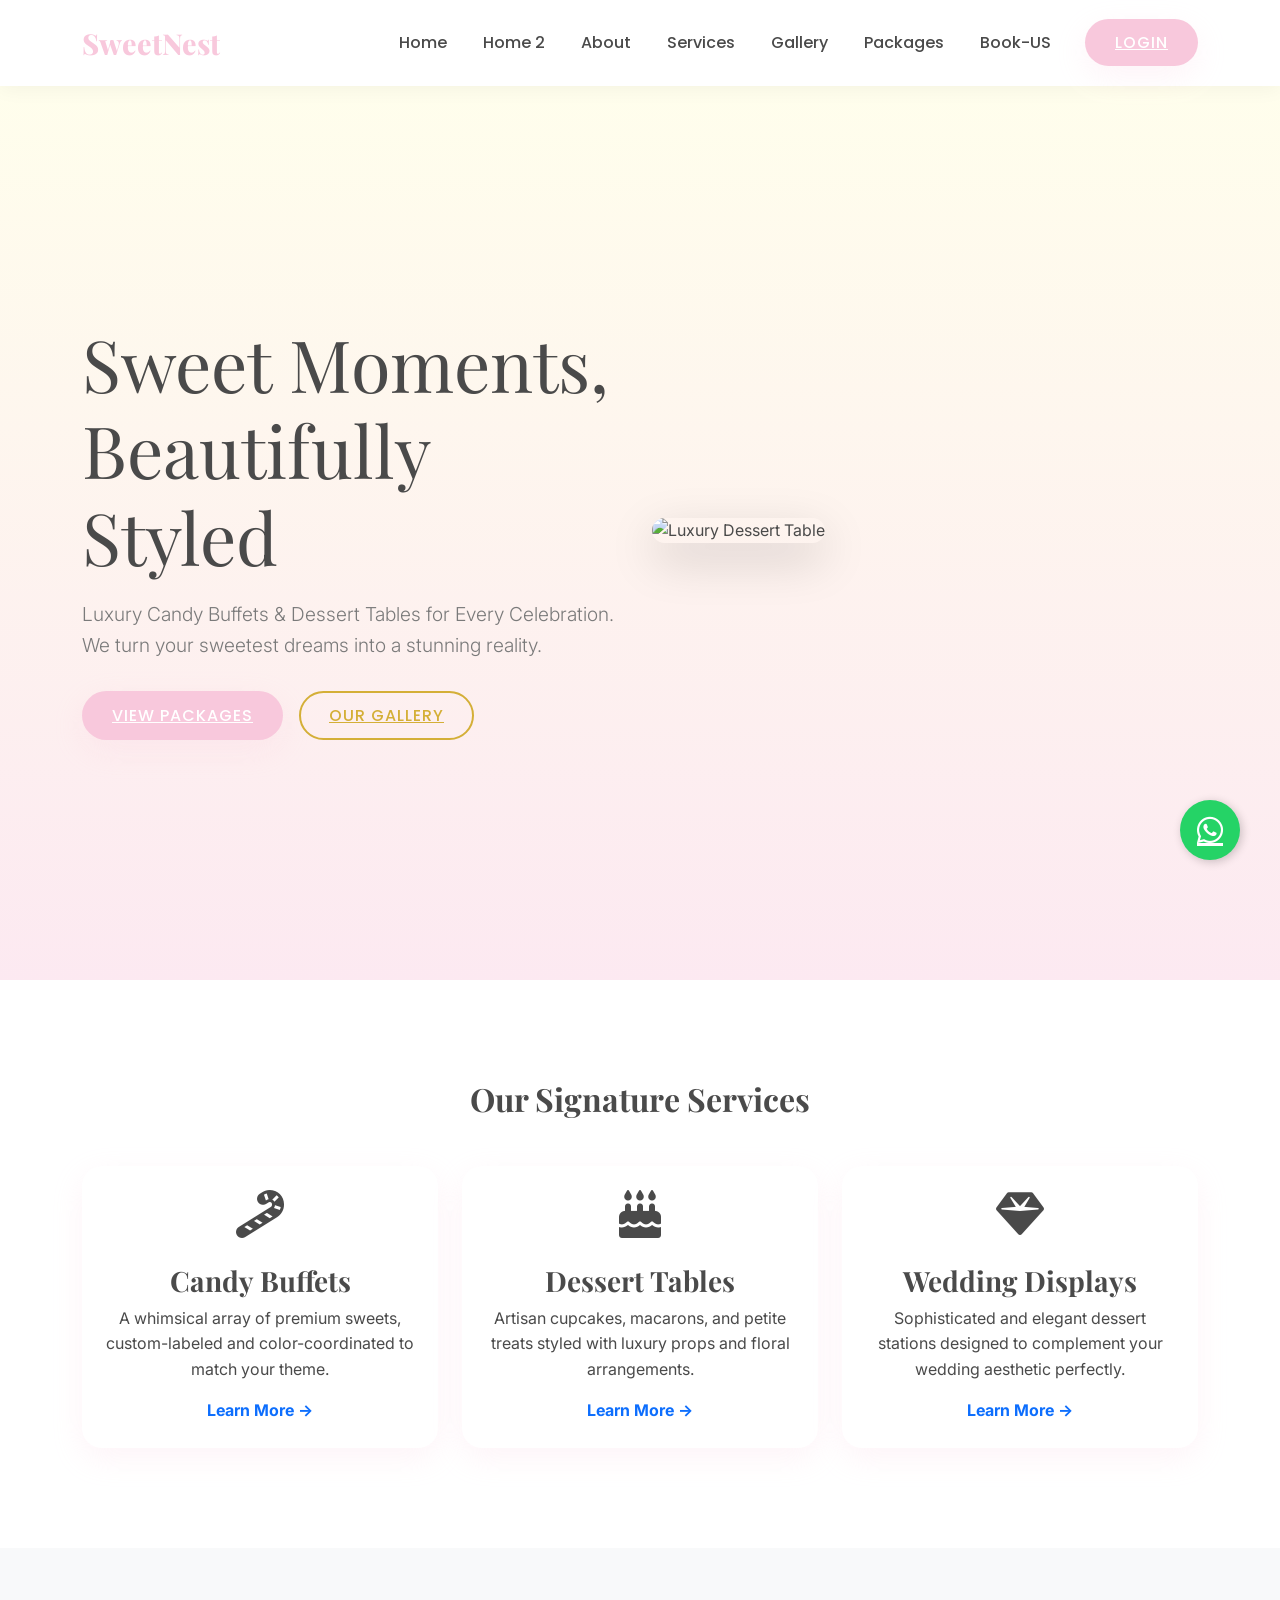
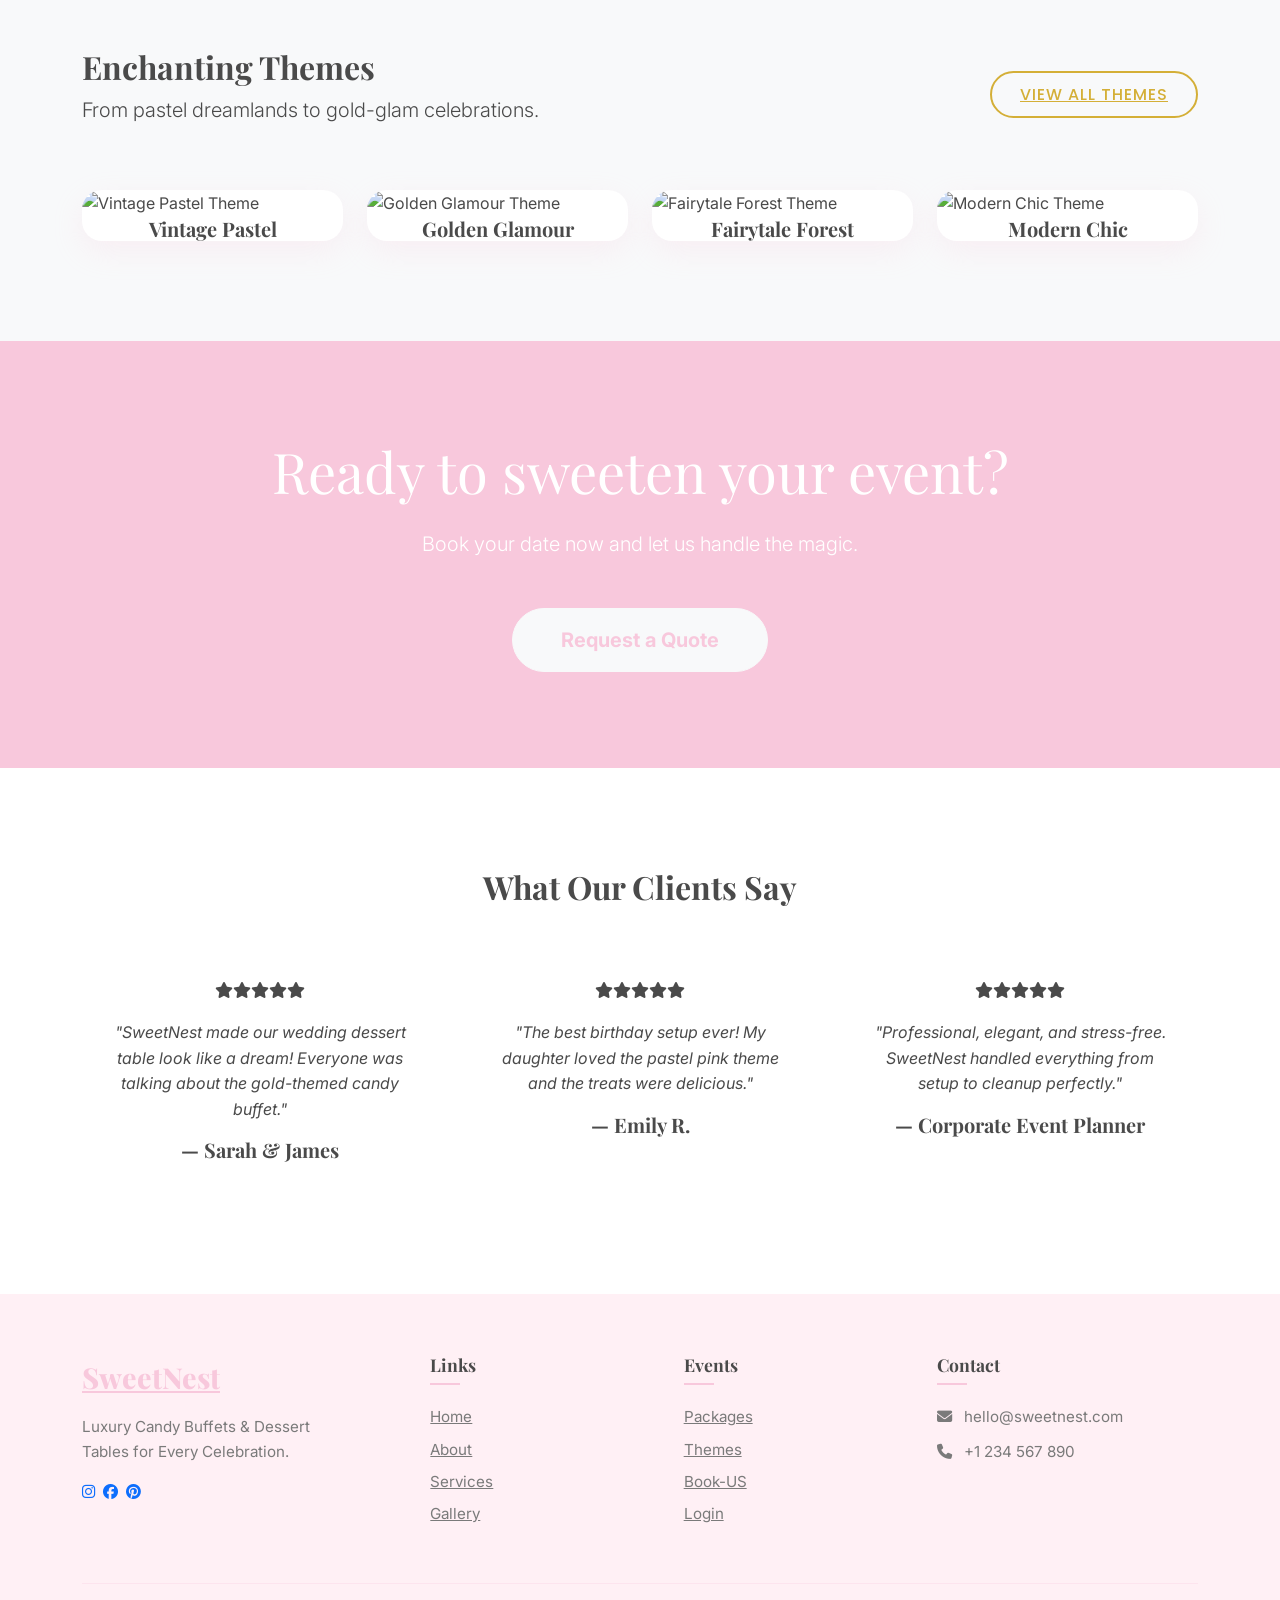
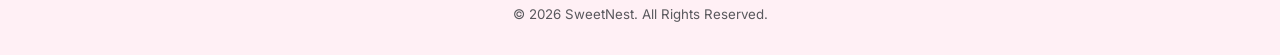
==== index.html @ 3cf1e905 "first Commit" ====
<!DOCTYPE html>
<html lang="en">
<head>
    <meta charset="UTF-8">
    <meta name="viewport" content="width=device-width, initial-scale=1.0">
    <title>SweetNest | Luxury Candy Buffets & Dessert Tables</title>
    <meta name="description" content="Luxury Candy Buffets & Dessert Tables for Every Celebration. Premium catering for weddings, birthdays, and corporate events.">
    
    <!-- Bootstrap 5 CSS -->
    <link href="https://cdn.jsdelivr.net/npm/bootstrap@5.3.0/dist/css/bootstrap.min.css" rel="stylesheet">
    
    <!-- Font Awesome -->
    <link rel="stylesheet" href="https://cdnjs.cloudflare.com/ajax/libs/font-awesome/6.4.0/css/all.min.css">
    
    <!-- Custom CSS -->
    <link rel="stylesheet" href="assets/css/style.css">
</head>
<body>

    <!-- Navbar -->
    <nav class="navbar navbar-expand-lg fixed-top">
        <div class="container">
            <a class="navbar-brand" href="index.html">SweetNest</a>
            <button class="navbar-toggler" type="button" data-bs-toggle="collapse" data-bs-target="#navbarNav">
                <span class="navbar-toggler-icon"></span>
            </button>
            <div class="collapse navbar-collapse" id="navbarNav">
                <ul class="navbar-nav ms-auto align-items-center">
                    <li class="nav-item"><a class="nav-link active" href="index.html">Home</a></li>
                    <li class="nav-item"><a class="nav-link" href="index2.html">Home 2</a></li>
                    <li class="nav-item"><a class="nav-link" href="about.html">About</a></li>
                    <li class="nav-item"><a class="nav-link" href="services.html">Services</a></li>
                    <li class="nav-item"><a class="nav-link" href="gallery.html">Gallery</a></li>
                    <li class="nav-item"><a class="nav-link" href="packages.html">Packages</a></li>
                    <li class="nav-item"><a class="nav-link" href="contact.html">Book-US</a></li>
                    <li class="nav-item ms-lg-3">
                        <a href="login.html" class="btn-luxury">Login</a>
                    </li>
                </ul>
            </div>
        </div>
    </nav>

    <!-- Hero Section -->
    <header class="hero">
        <div class="container">
            <div class="row align-items-center">
                <div class="col-lg-6 hero-content">
                    <h1 class="display-1">Sweet Moments, <br><span class="text-primary-pink">Beautifully Styled</span></h1>
                    <p class="lead">Luxury Candy Buffets & Dessert Tables for Every Celebration. We turn your sweetest dreams into a stunning reality.</p>
                    <div class="d-flex gap-3">
                        <a href="packages.html" class="btn-luxury">View Packages</a>
                        <a href="gallery.html" class="btn-luxury-outline">Our Gallery</a>
                    </div>
                </div>
                <div class="col-lg-6 d-none d-lg-block">
                    <div class="position-relative">
                        <img src="https://images.unsplash.com/photo-1535141192574-5d4897c12636?auto=format&fit=crop&q=80&w=800" alt="Luxury Dessert Table" class="img-fluid rounded-pill shadow-lg floating-candy">
                    </div>
                </div>
            </div>
        </div>
    </header>

    <!-- Featured Services -->
    <section class="services-featured">
        <div class="container text-center">
            <h2 class="mb-5">Our Signature Services</h2>
            <div class="row g-4">
                <div class="col-md-4">
                    <div class="luxury-card p-4 h-100">
                        <div class="icon-box mb-4">
                            <i class="fas fa-candy-cane fa-3x text-primary-pink"></i>
                        </div>
                        <h3>Candy Buffets</h3>
                        <p>A whimsical array of premium sweets, custom-labeled and color-coordinated to match your theme.</p>
                        <a href="services.html" class="text-gold text-decoration-none fw-bold">Learn More →</a>
                    </div>
                </div>
                <div class="col-md-4">
                    <div class="luxury-card p-4 h-100">
                        <div class="icon-box mb-4">
                            <i class="fas fa-birthday-cake fa-3x text-primary-pink"></i>
                        </div>
                        <h3>Dessert Tables</h3>
                        <p>Artisan cupcakes, macarons, and petite treats styled with luxury props and floral arrangements.</p>
                        <a href="services.html" class="text-gold text-decoration-none fw-bold">Learn More →</a>
                    </div>
                </div>
                <div class="col-md-4">
                    <div class="luxury-card p-4 h-100">
                        <div class="icon-box mb-4">
                            <i class="fas fa-gem fa-3x text-primary-pink"></i>
                        </div>
                        <h3>Wedding Displays</h3>
                        <p>Sophisticated and elegant dessert stations designed to complement your wedding aesthetic perfectly.</p>
                        <a href="services.html" class="text-gold text-decoration-none fw-bold">Learn More →</a>
                    </div>
                </div>
            </div>
        </div>
    </section>

    <!-- Themes Carousel -->
    <section class="themes bg-light">
        <div class="container">
            <div class="row align-items-center mb-5">
                <div class="col-md-8">
                    <h2>Enchanting Themes</h2>
                    <p class="lead">From pastel dreamlands to gold-glam celebrations.</p>
                </div>
                <div class="col-md-4 text-md-end">
                    <a href="themes.html" class="btn-luxury-outline">View All Themes</a>
                </div>
            </div>
            
            <div class="row g-4">
                <div class="col-md-6 col-lg-3">
                    <div class="luxury-card">
                        <img src="https://images.unsplash.com/photo-1519225421980-715cb0215aed?auto=format&fit=crop&q=80&w=400" class="card-img-top" alt="Vintage Pastel Theme">
                        <div class="card-body text-center">
                            <h5 class="card-title">Vintage Pastel</h5>
                        </div>
                    </div>
                </div>
                <div class="col-md-6 col-lg-3">
                    <div class="luxury-card">
                        <img src="https://images.unsplash.com/photo-1464349095431-e9a21285b5f3?auto=format&fit=crop&q=80&w=400" class="card-img-top" alt="Golden Glamour Theme">
                        <div class="card-body text-center">
                            <h5 class="card-title">Golden Glamour</h5>
                        </div>
                    </div>
                </div>
                <div class="col-md-6 col-lg-3">
                    <div class="luxury-card">
                        <img src="https://images.unsplash.com/photo-1513151233558-d860c5398176?auto=format&fit=crop&q=80&w=400" class="card-img-top" alt="Fairytale Forest Theme">
                        <div class="card-body text-center">
                            <h5 class="card-title">Fairytale Forest</h5>
                        </div>
                    </div>
                </div>
                <div class="col-md-6 col-lg-3">
                    <div class="luxury-card">
                        <img src="https://images.unsplash.com/photo-1530103862676-fa8c91bbe17d?auto=format&fit=crop&q=80&w=400" class="card-img-top" alt="Modern Chic Theme">
                        <div class="card-body text-center">
                            <h5 class="card-title">Modern Chic</h5>
                        </div>
                    </div>
                </div>
            </div>
        </div>
    </section>

    <!-- Booking CTA -->
    <section class="cta-section text-center py-5" style="background-color: var(--primary-pink); color: white;">
        <div class="container py-5">
            <h2 class="display-4 text-white mb-4">Ready to sweeten your event?</h2>
            <p class="lead mb-5">Book your date now and let us handle the magic.</p>
            <a href="contact.html" class="btn btn-light btn-lg rounded-pill px-5 py-3 fw-bold" style="color: var(--primary-pink);">Request a Quote</a>
        </div>
    </section>

    <!-- Testimonials -->
    <section class="testimonials">
        <div class="container">
            <h2 class="text-center mb-5">What Our Clients Say</h2>
            <div class="row g-4">
                <div class="col-md-4">
                    <div class="testimonial-card p-4 text-center">
                        <div class="stars mb-3 text-gold">
                            <i class="fas fa-star"></i><i class="fas fa-star"></i><i class="fas fa-star"></i><i class="fas fa-star"></i><i class="fas fa-star"></i>
                        </div>
                        <p class="fst-italic">"SweetNest made our wedding dessert table look like a dream! Everyone was talking about the gold-themed candy buffet."</p>
                        <h5 class="mt-3">— Sarah & James</h5>
                    </div>
                </div>
                <div class="col-md-4">
                    <div class="testimonial-card p-4 text-center">
                        <div class="stars mb-3 text-gold">
                            <i class="fas fa-star"></i><i class="fas fa-star"></i><i class="fas fa-star"></i><i class="fas fa-star"></i><i class="fas fa-star"></i>
                        </div>
                        <p class="fst-italic">"The best birthday setup ever! My daughter loved the pastel pink theme and the treats were delicious."</p>
                        <h5 class="mt-3">— Emily R.</h5>
                    </div>
                </div>
                <div class="col-md-4">
                    <div class="testimonial-card p-4 text-center">
                        <div class="stars mb-3 text-gold">
                            <i class="fas fa-star"></i><i class="fas fa-star"></i><i class="fas fa-star"></i><i class="fas fa-star"></i><i class="fas fa-star"></i>
                        </div>
                        <p class="fst-italic">"Professional, elegant, and stress-free. SweetNest handled everything from setup to cleanup perfectly."</p>
                        <h5 class="mt-3">— Corporate Event Planner</h5>
                    </div>
                </div>
            </div>
        </div>
    </section>

    <!-- Compact Footer -->
    <footer>
        <div class="container">
            <div class="row g-4 justify-content-between">
                <div class="col-lg-3">
                    <a href="index.html" class="footer-logo">SweetNest</a>
                    <p>Luxury Candy Buffets & Dessert Tables for Every Celebration.</p>
                    <div class="social-links d-flex gap-2 mt-3">
                        <a href="#" class="text-primary-pink"><i class="fab fa-instagram"></i></a>
                        <a href="#" class="text-primary-pink"><i class="fab fa-facebook"></i></a>
                        <a href="#" class="text-primary-pink"><i class="fab fa-pinterest"></i></a>
                    </div>
                </div>
                <div class="col-lg-2">
                    <h5>Links</h5>
                    <ul class="list-unstyled">
                        <li><a href="index.html">Home</a></li>
                        <li><a href="about.html">About</a></li>
                        <li><a href="services.html">Services</a></li>
                        <li><a href="gallery.html">Gallery</a></li>
                    </ul>
                </div>
                <div class="col-lg-2">
                    <h5>Events</h5>
                    <ul class="list-unstyled">
                        <li><a href="packages.html">Packages</a></li>
                        <li><a href="themes.html">Themes</a></li>
                        <li><a href="contact.html">Book-US</a></li>
                        <li><a href="login.html">Login</a></li>
                    </ul>
                </div>
                <div class="col-lg-3">
                    <h5>Contact</h5>
                    <p><i class="fas fa-envelope me-2 text-primary-pink"></i> hello@sweetnest.com</p>
                    <p><i class="fas fa-phone me-2 text-primary-pink"></i> +1 234 567 890</p>
                </div>
            </div>
            <div class="footer-bottom text-center">
                <p class="mb-0 small text-muted">&copy; 2026 SweetNest. All Rights Reserved.</p>
            </div>
        </div>
    </footer>

    <!-- WhatsApp Floating Button -->
    <a href="https://wa.me/1234567890" class="whatsapp-float" target="_blank">
        <i class="fab fa-whatsapp"></i>
    </a>

    <!-- Scripts -->
    <script src="https://cdn.jsdelivr.net/npm/bootstrap@5.3.0/dist/js/bootstrap.bundle.min.js"></script>
    <script src="assets/js/main.js"></script>
</body>
</html>
---- assets/css/style.css ----
/* 
   SweetNest - Luxury Candy Buffets & Dessert Tables 
   Design System: Luxury Pastel
*/

@import url('https://fonts.googleapis.com/css2?family=Playfair+Display:ital,wght@0,400..900;1,400..900&family=Poppins:wght@300;400;500;600;700&family=Inter:wght@300;400;500;600&display=swap');

:root {
    --primary-pink: #F8C8DC;
    --soft-pink: #FFF0F5;
    --cream-white: #FFFDD0;
    --gold: #D4AF37;
    --gold-hover: #B8860B;
    --text-dark: #4A4A4A;
    --text-muted: #7A7A7A;
    --white: #FFFFFF;
    
    --font-heading: 'Playfair Display', serif;
    --font-subheading: 'Poppins', sans-serif;
    --font-body: 'Inter', sans-serif;
    
    --transition: all 0.3s ease;
    --shadow-soft: 0 10px 30px rgba(248, 200, 220, 0.2);
    --shadow-hover: 0 15px 40px rgba(248, 200, 220, 0.4);
}

/* General Styles */
body {
    font-family: var(--font-body);
    color: var(--text-dark);
    background-color: var(--white);
    line-height: 1.6;
    overflow-x: hidden;
}

h1, h2, h3, h4, h5, h6 {
    font-family: var(--font-heading);
    font-weight: 700;
    color: var(--text-dark);
}

.heading-poppins {
    font-family: var(--font-subheading);
}

/* Luxury Section Spacing */
section {
    padding: 100px 0;
}

@media (max-width: 768px) {
    section {
        padding: 60px 0;
    }
}

/* Custom Buttons */
.btn-luxury {
    background-color: var(--primary-pink);
    color: var(--white);
    border: none;
    padding: 12px 30px;
    border-radius: 50px;
    font-family: var(--font-subheading);
    font-weight: 500;
    transition: var(--transition);
    text-transform: uppercase;
    letter-spacing: 1px;
    box-shadow: var(--shadow-soft);
}

.btn-luxury:hover {
    background-color: var(--white);
    color: var(--primary-pink);
    transform: translateY(-3px);
    box-shadow: var(--shadow-hover);
}

.btn-luxury-outline {
    background-color: transparent;
    color: var(--gold);
    border: 2px solid var(--gold);
    padding: 10px 28px;
    border-radius: 50px;
    font-family: var(--font-subheading);
    font-weight: 500;
    transition: var(--transition);
    text-transform: uppercase;
    letter-spacing: 1px;
}

.btn-luxury-outline:hover {
    background-color: var(--gold);
    color: var(--white);
    transform: translateY(-3px);
}

/* Navbar Customization */
.navbar {
    padding: 15px 0;
    transition: var(--transition);
    background-color: var(--white); /* Always visible, not transparent */
    box-shadow: 0 2px 20px rgba(0,0,0,0.05);
}

body {
    padding-top: 80px; /* Prevent content overlap with sticky header */
}

.nav-link {
    font-family: var(--font-subheading);
    font-weight: 500;
    color: var(--text-dark) !important;
    margin: 0 10px;
    position: relative;
    white-space: nowrap; /* Prevent text wrapping in menu */
}

.navbar-nav {
    flex-wrap: nowrap; /* Ensure navbar items stay on one line */
}

@media (max-width: 1200px) {
    .nav-link {
        margin: 0 5px;
        font-size: 0.9rem;
    }
}

.nav-link::after {
    content: '';
    position: absolute;
    bottom: 0;
    left: 50%;
    width: 0;
    height: 2px;
    background-color: var(--primary-pink);
    transition: var(--transition);
    transform: translateX(-50%);
}

.nav-link:hover::after {
    width: 100%;
}

.navbar-brand {
    font-family: var(--font-heading);
    font-size: 1.8rem;
    font-weight: 800;
    color: var(--primary-pink) !important;
}

/* Hero Section */
.hero {
    height: 100vh;
    display: flex;
    align-items: center;
    background: linear-gradient(rgba(255, 253, 208, 0.4), rgba(248, 200, 220, 0.4)), url('../images/hero-bg.jpg');
    background-size: cover;
    background-position: center;
    position: relative;
}

.hero-content h1 {
    font-size: 4.5rem;
    margin-bottom: 20px;
}

.hero-content p {
    font-size: 1.2rem;
    margin-bottom: 30px;
    color: var(--text-muted);
}

@media (max-width: 768px) {
    .hero-content h1 {
        font-size: 2.5rem;
    }
}

/* Card Styles */
.luxury-card {
    border: none;
    border-radius: 20px;
    overflow: hidden;
    transition: var(--transition);
    box-shadow: var(--shadow-soft);
    background-color: var(--white);
}

.luxury-card:hover {
    transform: translateY(-10px);
    box-shadow: var(--shadow-hover);
}

.luxury-card img {
    transition: var(--transition);
}

.luxury-card:hover img {
    transform: scale(1.1);
}

/* Floating Elements Animation */
@keyframes float {
    0% { transform: translateY(0px); }
    50% { transform: translateY(-20px); }
    100% { transform: translateY(0px); }
}

.floating-candy {
    animation: float 6s ease-in-out infinite;
}

/* WhatsApp Floating Button */
.whatsapp-float {
    position: fixed;
    bottom: 40px;
    right: 40px;
    background-color: #25d366;
    color: white;
    width: 60px;
    height: 60px;
    border-radius: 50px;
    display: flex;
    align-items: center;
    justify-content: center;
    font-size: 30px;
    box-shadow: 2px 2px 10px rgba(0,0,0,0.2);
    z-index: 1000;
    transition: var(--transition);
}

.whatsapp-float:hover {
    transform: scale(1.1);
    color: white;
}

/* Compact & Elegant Footer */
footer {
    background-color: var(--soft-pink);
    padding: 60px 0 30px;
    font-size: 0.95rem;
}

.footer-logo {
    font-family: var(--font-heading);
    font-size: 1.8rem;
    color: var(--primary-pink);
    margin-bottom: 15px;
    display: block;
    font-weight: 800;
}

footer h5 {
    font-size: 1.1rem;
    margin-bottom: 20px;
    position: relative;
    padding-bottom: 10px;
}

footer h5::after {
    content: '';
    position: absolute;
    bottom: 0;
    left: 0;
    width: 30px;
    height: 2px;
    background-color: var(--primary-pink);
}

footer p {
    color: var(--text-muted);
    margin-bottom: 10px;
}

footer .list-unstyled li {
    margin-bottom: 8px;
}

footer .list-unstyled a {
    color: var(--text-muted);
    transition: var(--transition);
}

footer .list-unstyled a:hover {
    color: var(--primary-pink);
    padding-left: 5px;
}

.footer-bottom {
    border-top: 1px solid rgba(248, 200, 220, 0.3);
    margin-top: 40px;
    padding-top: 20px;
}
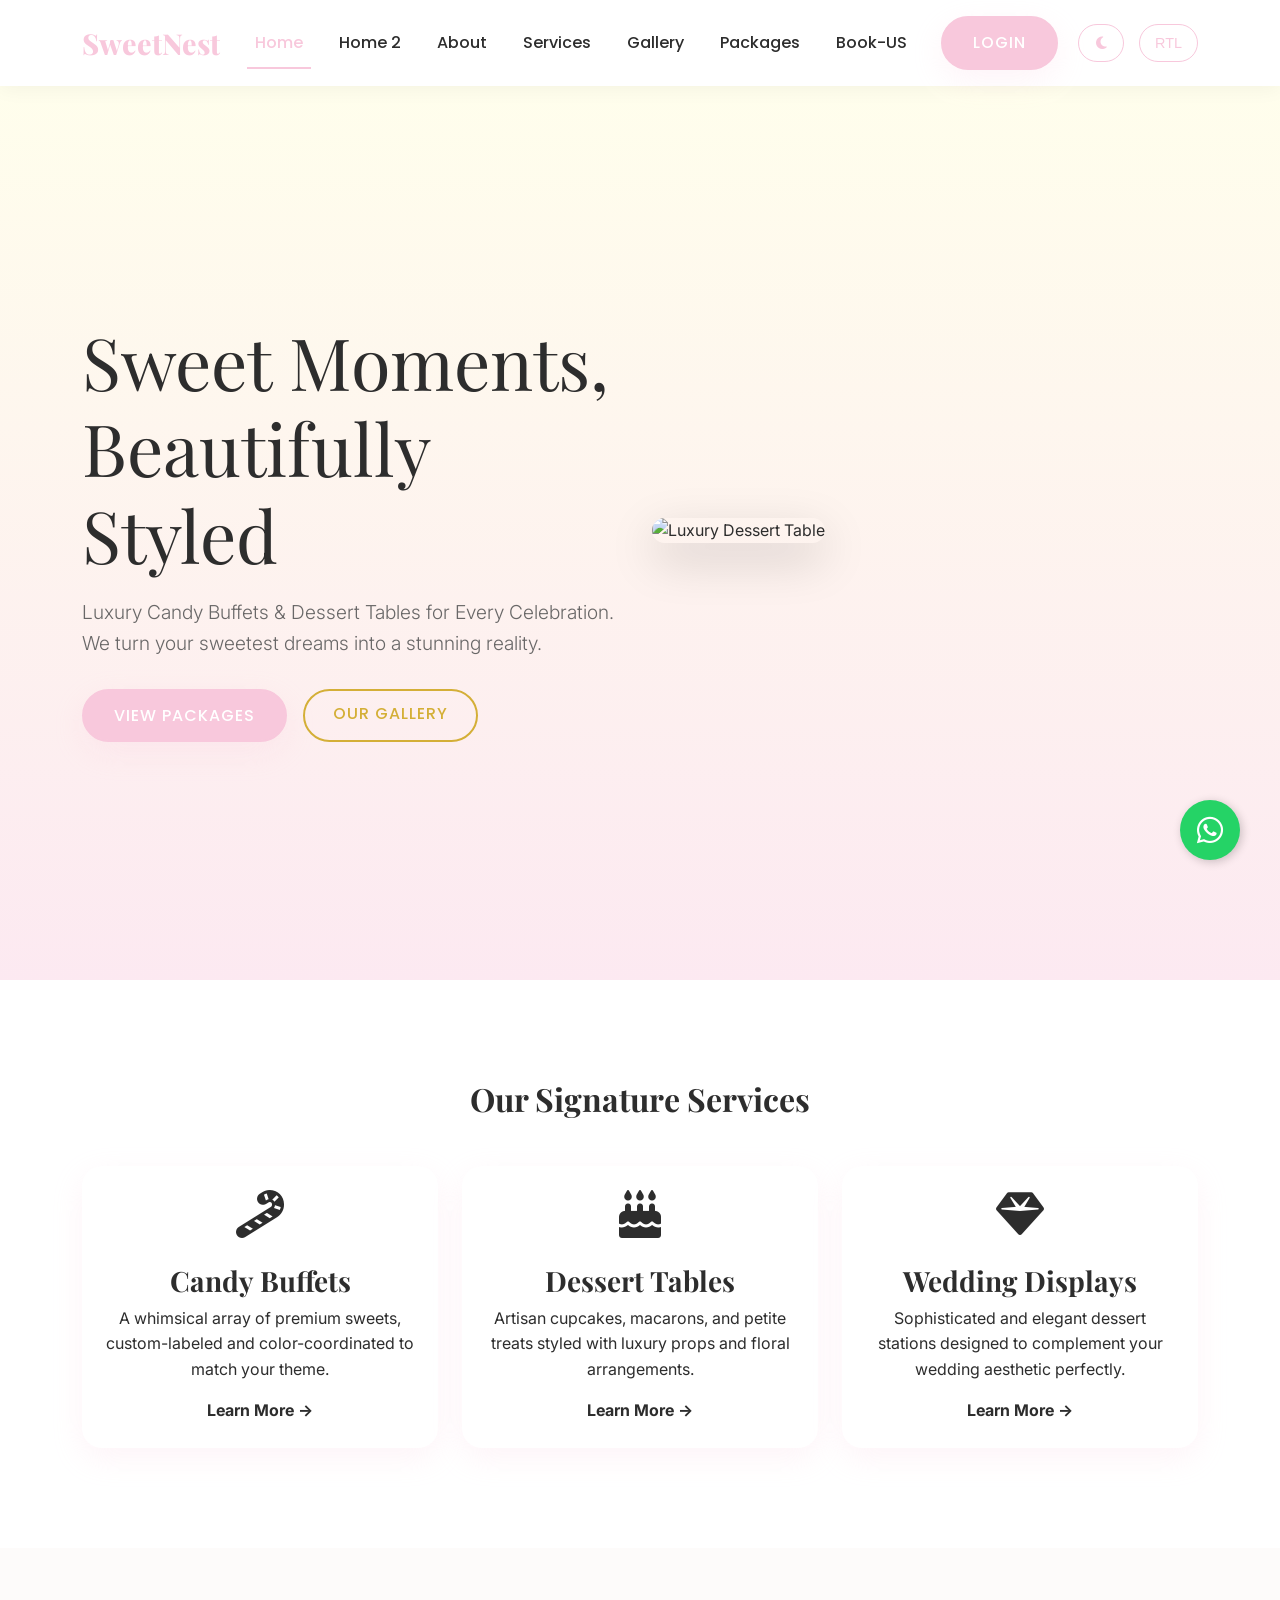
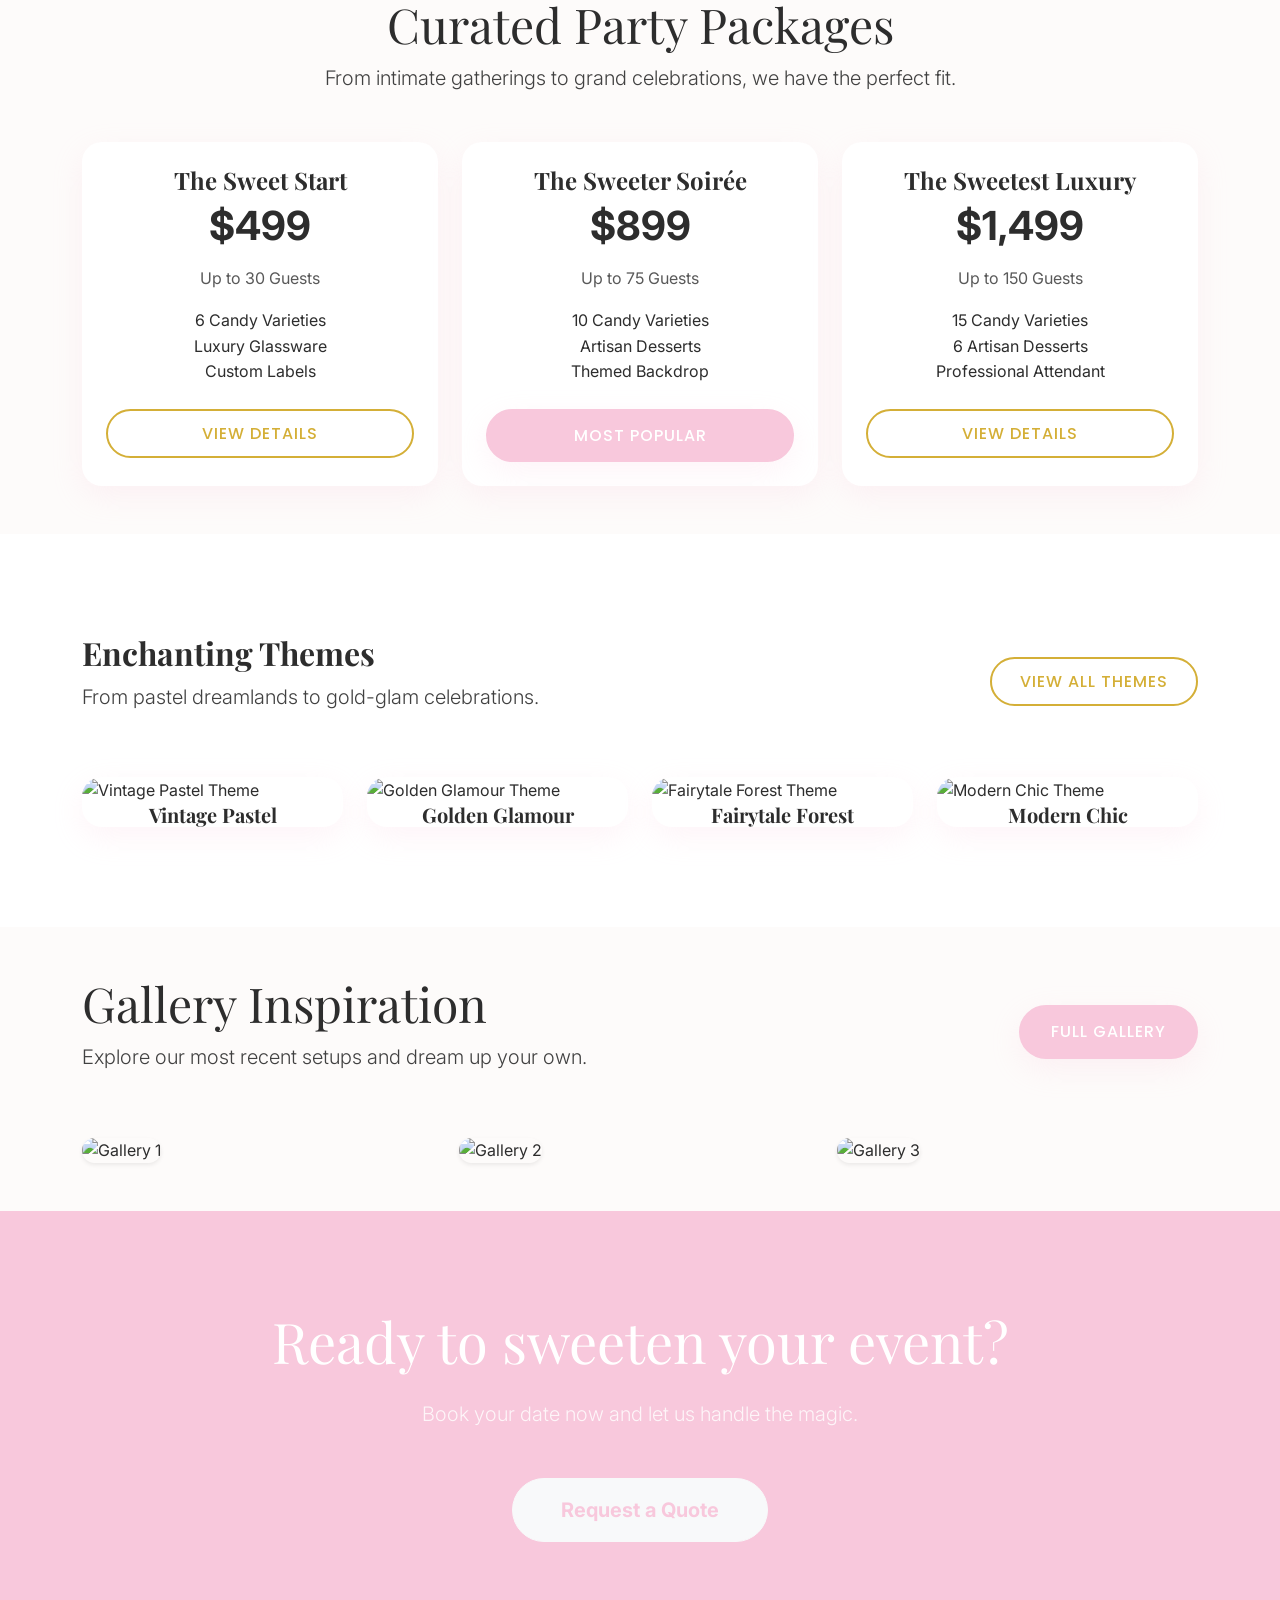
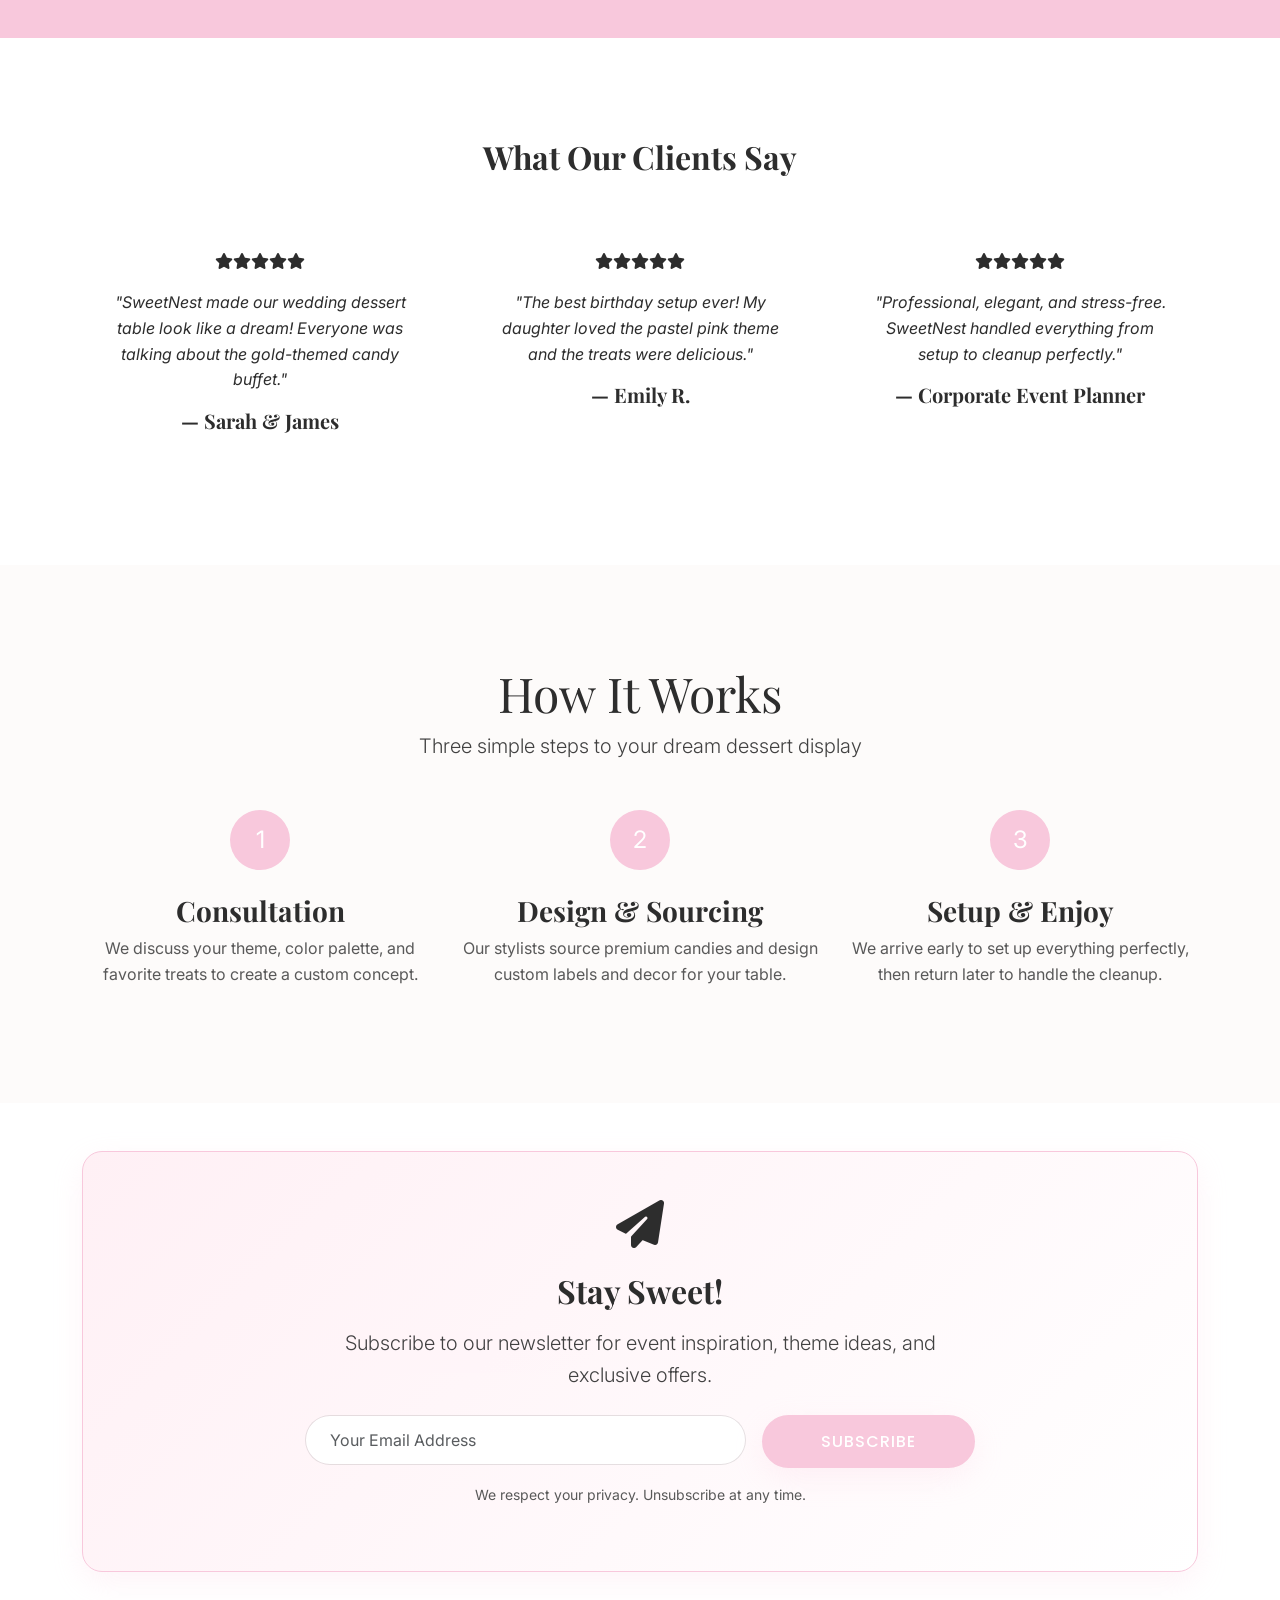
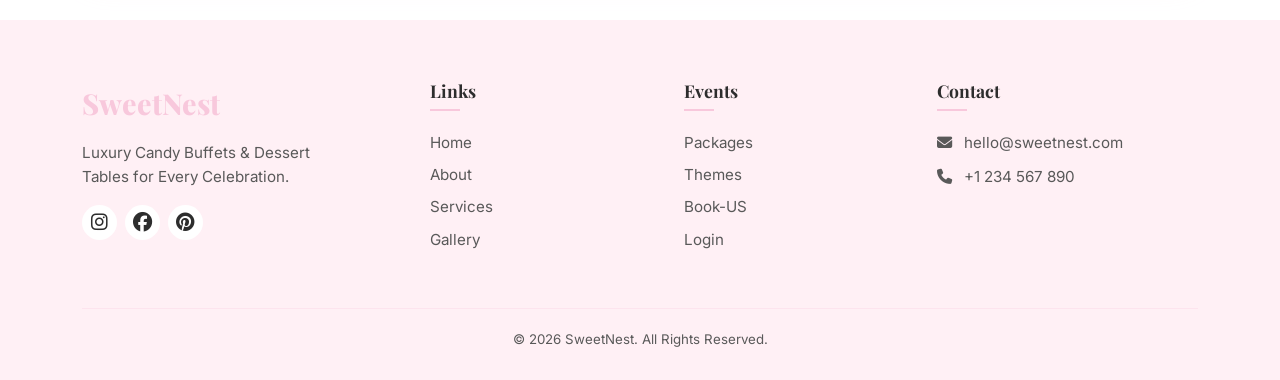
==== commit 775deb7b: "30CentCreation" ====
--- a/index.html
+++ b/index.html
@@ -36,6 +36,17 @@
                     <li class="nav-item ms-lg-3">
                         <a href="login.html" class="btn-luxury">Login</a>
                     </li>
+                    <li class="nav-item">
+                        <div class="toggle-group">
+                            <button id="theme-toggle" class="theme-toggle" title="Toggle Theme">
+                                <i class="fas fa-moon"></i>
+                                <i class="fas fa-sun"></i>
+                            </button>
+                            <button id="rtl-toggle" class="rtl-toggle" title="Toggle RTL">
+                                <span>RTL</span>
+                            </button>
+                        </div>
+                    </li>
                 </ul>
             </div>
         </div>
@@ -101,8 +112,59 @@
         </div>
     </section>
 
+    <!-- Signature Packages Preview -->
+    <section class="packages-preview bg-light py-5">
+        <div class="container">
+            <div class="text-center mb-5">
+                <h2 class="display-5">Curated Party Packages</h2>
+                <p class="lead">From intimate gatherings to grand celebrations, we have the perfect fit.</p>
+            </div>
+            <div class="row g-4">
+                <div class="col-lg-4">
+                    <div class="luxury-card p-4 h-100 text-center">
+                        <h4 class="text-primary-pink">The Sweet Start</h4>
+                        <p class="price display-6 fw-bold">$499</p>
+                        <p class="text-muted">Up to 30 Guests</p>
+                        <ul class="list-unstyled mb-4">
+                            <li>6 Candy Varieties</li>
+                            <li>Luxury Glassware</li>
+                            <li>Custom Labels</li>
+                        </ul>
+                        <a href="packages.html" class="btn-luxury-outline w-100">View Details</a>
+                    </div>
+                </div>
+                <div class="col-lg-4">
+                    <div class="luxury-card p-4 h-100 text-center border-primary-pink">
+                        <h4 class="text-primary-pink">The Sweeter Soirée</h4>
+                        <p class="price display-6 fw-bold">$899</p>
+                        <p class="text-muted">Up to 75 Guests</p>
+                        <ul class="list-unstyled mb-4">
+                            <li>10 Candy Varieties</li>
+                            <li>Artisan Desserts</li>
+                            <li>Themed Backdrop</li>
+                        </ul>
+                        <a href="packages.html" class="btn-luxury w-100">Most Popular</a>
+                    </div>
+                </div>
+                <div class="col-lg-4">
+                    <div class="luxury-card p-4 h-100 text-center">
+                        <h4 class="text-primary-pink">The Sweetest Luxury</h4>
+                        <p class="price display-6 fw-bold">$1,499</p>
+                        <p class="text-muted">Up to 150 Guests</p>
+                        <ul class="list-unstyled mb-4">
+                            <li>15 Candy Varieties</li>
+                            <li>6 Artisan Desserts</li>
+                            <li>Professional Attendant</li>
+                        </ul>
+                        <a href="packages.html" class="btn-luxury-outline w-100">View Details</a>
+                    </div>
+                </div>
+            </div>
+        </div>
+    </section>
+
     <!-- Themes Carousel -->
-    <section class="themes bg-light">
+    <section class="themes">
         <div class="container">
             <div class="row align-items-center mb-5">
                 <div class="col-md-8">
@@ -151,11 +213,37 @@
         </div>
     </section>
 
+    <!-- Recent Gallery Peek -->
+    <section class="gallery-peek bg-light py-5">
+        <div class="container">
+            <div class="row align-items-center mb-5">
+                <div class="col-md-8">
+                    <h2 class="display-5">Gallery Inspiration</h2>
+                    <p class="lead">Explore our most recent setups and dream up your own.</p>
+                </div>
+                <div class="col-md-4 text-md-end">
+                    <a href="gallery.html" class="btn-luxury">Full Gallery</a>
+                </div>
+            </div>
+            <div class="row g-3">
+                <div class="col-md-4">
+                    <img src="https://images.unsplash.com/photo-1535141192574-5d4897c12636?auto=format&fit=crop&q=80&w=600" alt="Gallery 1" class="img-fluid rounded-4 shadow-sm">
+                </div>
+                <div class="col-md-4">
+                    <img src="https://images.unsplash.com/photo-1515934751635-c81c6bc9a2d8?auto=format&fit=crop&q=80&w=600" alt="Gallery 2" class="img-fluid rounded-4 shadow-sm">
+                </div>
+                <div class="col-md-4">
+                    <img src="https://images.unsplash.com/photo-1534073828943-f801091bb18c?auto=format&fit=crop&q=80&w=600" alt="Gallery 3" class="img-fluid rounded-4 shadow-sm">
+                </div>
+            </div>
+        </div>
+    </section>
+
     <!-- Booking CTA -->
-    <section class="cta-section text-center py-5" style="background-color: var(--primary-pink); color: white;">
+    <section class="cta-section text-center py-5" style="background-color: var(--primary-pink); color: #FFFFFF;">
         <div class="container py-5">
             <h2 class="display-4 text-white mb-4">Ready to sweeten your event?</h2>
-            <p class="lead mb-5">Book your date now and let us handle the magic.</p>
+            <p class="lead mb-5" style="color: rgba(255, 255, 255, 0.9);">Book your date now and let us handle the magic.</p>
             <a href="contact.html" class="btn btn-light btn-lg rounded-pill px-5 py-3 fw-bold" style="color: var(--primary-pink);">Request a Quote</a>
         </div>
     </section>
@@ -190,6 +278,63 @@
                         </div>
                         <p class="fst-italic">"Professional, elegant, and stress-free. SweetNest handled everything from setup to cleanup perfectly."</p>
                         <h5 class="mt-3">— Corporate Event Planner</h5>
+                    </div>
+                </div>
+            </div>
+        </div>
+    </section>
+
+    <!-- Our Process Section -->
+    <section class="process-section bg-light">
+        <div class="container">
+            <div class="text-center mb-5">
+                <h2 class="display-5">How It Works</h2>
+                <p class="lead">Three simple steps to your dream dessert display</p>
+            </div>
+            <div class="row g-4 text-center">
+                <div class="col-md-4">
+                    <div class="process-step">
+                        <div class="step-number mb-4 mx-auto d-flex align-items-center justify-content-center bg-primary-pink text-white rounded-circle" style="width: 60px; height: 60px; font-size: 1.5rem; background-color: var(--primary-pink);">1</div>
+                        <h3>Consultation</h3>
+                        <p class="text-muted">We discuss your theme, color palette, and favorite treats to create a custom concept.</p>
+                    </div>
+                </div>
+                <div class="col-md-4">
+                    <div class="process-step">
+                        <div class="step-number mb-4 mx-auto d-flex align-items-center justify-content-center bg-primary-pink text-white rounded-circle" style="width: 60px; height: 60px; font-size: 1.5rem; background-color: var(--primary-pink);">2</div>
+                        <h3>Design & Sourcing</h3>
+                        <p class="text-muted">Our stylists source premium candies and design custom labels and decor for your table.</p>
+                    </div>
+                </div>
+                <div class="col-md-4">
+                    <div class="process-step">
+                        <div class="step-number mb-4 mx-auto d-flex align-items-center justify-content-center bg-primary-pink text-white rounded-circle" style="width: 60px; height: 60px; font-size: 1.5rem; background-color: var(--primary-pink);">3</div>
+                        <h3>Setup & Enjoy</h3>
+                        <p class="text-muted">We arrive early to set up everything perfectly, then return later to handle the cleanup.</p>
+                    </div>
+                </div>
+            </div>
+        </div>
+    </section>
+
+    <!-- Newsletter Section -->
+    <section class="newsletter-section py-5">
+        <div class="container">
+            <div class="luxury-card p-5 text-center" style="background: linear-gradient(135deg, var(--soft-pink) 0%, #ffffff 100%); border: 1px solid var(--primary-pink);">
+                <div class="row justify-content-center">
+                    <div class="col-lg-8">
+                        <i class="fas fa-paper-plane fa-3x text-primary-pink mb-4"></i>
+                        <h2 class="mb-3">Stay Sweet!</h2>
+                        <p class="lead mb-4">Subscribe to our newsletter for event inspiration, theme ideas, and exclusive offers.</p>
+                        <form class="row g-3 justify-content-center">
+                            <div class="col-md-8">
+                                <input type="email" class="form-control rounded-pill px-4" placeholder="Your Email Address" required>
+                            </div>
+                            <div class="col-md-4">
+                                <button type="submit" class="btn-luxury w-100">Subscribe</button>
+                            </div>
+                        </form>
+                        <p class="small text-muted mt-3">We respect your privacy. Unsubscribe at any time.</p>
                     </div>
                 </div>
             </div>
--- a/assets/css/style.css
+++ b/assets/css/style.css
@@ -11,9 +11,12 @@
     --cream-white: #FFFDD0;
     --gold: #D4AF37;
     --gold-hover: #B8860B;
-    --text-dark: #4A4A4A;
-    --text-muted: #7A7A7A;
+    --text-dark: #2D2D2D; /* Darkened from #4A4A4A for better contrast */
+    --text-muted: #595959; /* Darkened from #7A7A7A for better contrast */
     --white: #FFFFFF;
+    --bg-light: #FDFBFA; /* Slightly off-white for better luxury feel */
+    --card-bg: #FFFFFF;
+    --navbar-bg: #FFFFFF;
     
     --font-heading: 'Playfair Display', serif;
     --font-subheading: 'Poppins', sans-serif;
@@ -24,6 +27,127 @@
     --shadow-hover: 0 15px 40px rgba(248, 200, 220, 0.4);
 }
 
+[data-theme="dark"] {
+    --primary-pink: #FFB7CE;
+    --soft-pink: #2D1B22;
+    --cream-white: #1A1A1A;
+    --gold: #E5C100;
+    --gold-hover: #FFD700;
+    --text-dark: #FFFFFF; /* Pure white for max contrast */
+    --text-muted: #D1D1D1; /* Lightened from #B0B0B0 for better contrast */
+    --white: #121212;
+    --bg-light: #1A1A1A;
+    --card-bg: #242424; /* Slightly lighter than background for depth */
+    --navbar-bg: #121212;
+    --shadow-soft: 0 10px 30px rgba(0, 0, 0, 0.5);
+    --shadow-hover: 0 15px 40px rgba(0, 0, 0, 0.7);
+}
+
+/* Bootstrap Utility Overrides for Theme Support */
+.text-muted {
+    color: var(--text-muted) !important;
+}
+
+.lead {
+    color: var(--text-dark);
+    opacity: 0.9;
+}
+
+.bg-light {
+    background-color: var(--bg-light) !important;
+}
+
+.text-white {
+    color: #FFFFFF !important;
+}
+
+[data-theme="dark"] .text-white-50 {
+    color: rgba(255, 255, 255, 0.6) !important;
+}
+
+[data-theme="dark"] .bg-white {
+    background-color: var(--card-bg) !important;
+}
+
+[data-theme="dark"] .border {
+    border-color: rgba(255, 255, 255, 0.1) !important;
+}
+
+[data-theme="dark"] hr {
+    border-color: rgba(255, 255, 255, 0.1);
+    opacity: 0.2;
+}
+
+
+/* RTL Support */
+[dir="rtl"] {
+    text-align: right;
+}
+
+[dir="rtl"] .ms-auto {
+    margin-right: auto !important;
+    margin-left: 0 !important;
+}
+
+[dir="rtl"] .me-2 {
+    margin-left: 0.5rem !important;
+    margin-right: 0 !important;
+}
+
+[dir="rtl"] .ms-lg-3 {
+    margin-right: 1rem !important;
+    margin-left: 0 !important;
+}
+
+[dir="rtl"] footer h5::after {
+    left: auto;
+    right: 0;
+}
+
+[dir="rtl"] .whatsapp-float {
+    right: auto;
+    left: 40px;
+}
+
+/* Form Controls Theme Support */
+.form-label {
+    font-family: var(--font-subheading);
+    font-weight: 500;
+    color: var(--text-dark);
+}
+
+.form-control, .form-select {
+    background-color: var(--white);
+    border: 1px solid rgba(0, 0, 0, 0.1);
+    color: var(--text-dark);
+    padding: 12px 15px;
+    border-radius: 10px;
+    transition: var(--transition);
+}
+
+[data-theme="dark"] .form-control, 
+[data-theme="dark"] .form-select {
+    background-color: #2d2d2d;
+    border-color: rgba(255, 255, 255, 0.1);
+    color: var(--text-dark);
+}
+
+.form-control:focus, .form-select:focus {
+    background-color: var(--white);
+    color: var(--text-dark);
+    border-color: var(--primary-pink);
+    box-shadow: 0 0 0 0.25rem rgba(248, 200, 220, 0.25);
+}
+
+[data-theme="dark"] .form-control:focus, 
+[data-theme="dark"] .form-select:focus {
+    background-color: #333333;
+}
+
+.form-check-label {
+    color: var(--text-dark);
+}
+
 /* General Styles */
 body {
     font-family: var(--font-body);
@@ -31,6 +155,18 @@
     background-color: var(--white);
     line-height: 1.6;
     overflow-x: hidden;
+    transition: background-color 0.3s ease, color 0.3s ease;
+}
+
+a {
+    text-decoration: none;
+    transition: var(--transition);
+    color: inherit;
+}
+
+a:hover {
+    text-decoration: none;
+    color: var(--primary-pink);
 }
 
 h1, h2, h3, h4, h5, h6 {
@@ -58,7 +194,7 @@
 .btn-luxury {
     background-color: var(--primary-pink);
     color: var(--white);
-    border: none;
+    border: 2px solid var(--primary-pink);
     padding: 12px 30px;
     border-radius: 50px;
     font-family: var(--font-subheading);
@@ -67,13 +203,15 @@
     text-transform: uppercase;
     letter-spacing: 1px;
     box-shadow: var(--shadow-soft);
+    display: inline-block;
 }
 
 .btn-luxury:hover {
-    background-color: var(--white);
+    background-color: transparent;
     color: var(--primary-pink);
-    transform: translateY(-3px);
+    transform: translateY(-3px) scale(1.05);
     box-shadow: var(--shadow-hover);
+    border-color: var(--primary-pink);
 }
 
 .btn-luxury-outline {
@@ -87,19 +225,21 @@
     transition: var(--transition);
     text-transform: uppercase;
     letter-spacing: 1px;
+    display: inline-block;
 }
 
 .btn-luxury-outline:hover {
     background-color: var(--gold);
     color: var(--white);
-    transform: translateY(-3px);
+    transform: translateY(-3px) scale(1.05);
+    box-shadow: 0 5px 15px rgba(212, 175, 55, 0.3);
 }
 
 /* Navbar Customization */
 .navbar {
     padding: 15px 0;
     transition: var(--transition);
-    background-color: var(--white); /* Always visible, not transparent */
+    background-color: var(--navbar-bg); /* Use variable */
     box-shadow: 0 2px 20px rgba(0,0,0,0.05);
 }
 
@@ -114,10 +254,17 @@
     margin: 0 10px;
     position: relative;
     white-space: nowrap; /* Prevent text wrapping in menu */
+    transition: var(--transition);
+}
+
+.nav-link:hover,
+.nav-link.active {
+    color: var(--primary-pink) !important;
 }
 
 .navbar-nav {
     flex-wrap: nowrap; /* Ensure navbar items stay on one line */
+    align-items: center;
 }
 
 @media (max-width: 1200px) {
@@ -130,7 +277,7 @@
 .nav-link::after {
     content: '';
     position: absolute;
-    bottom: 0;
+    bottom: -5px;
     left: 50%;
     width: 0;
     height: 2px;
@@ -139,7 +286,8 @@
     transform: translateX(-50%);
 }
 
-.nav-link:hover::after {
+.nav-link:hover::after,
+.nav-link.active::after {
     width: 100%;
 }
 
@@ -185,7 +333,7 @@
     overflow: hidden;
     transition: var(--transition);
     box-shadow: var(--shadow-soft);
-    background-color: var(--white);
+    background-color: var(--card-bg);
 }
 
 .luxury-card:hover {
@@ -210,6 +358,57 @@
 
 .floating-candy {
     animation: float 6s ease-in-out infinite;
+}
+
+/* Theme & RTL Toggles */
+.toggle-group {
+    display: flex;
+    gap: 15px;
+    align-items: center;
+    margin-left: 20px;
+}
+
+[dir="rtl"] .toggle-group {
+    margin-left: 0;
+    margin-right: 20px;
+}
+
+.theme-toggle, .rtl-toggle {
+    background: none;
+    border: 1px solid var(--primary-pink);
+    color: var(--primary-pink);
+    padding: 0 15px;
+    height: 38px; /* Fixed height to match RTL text height */
+    border-radius: 20px;
+    cursor: pointer;
+    font-family: var(--font-subheading);
+    font-size: 0.9rem;
+    transition: var(--transition);
+    display: flex;
+    align-items: center;
+    justify-content: center;
+    gap: 8px;
+    line-height: 1;
+}
+
+.theme-toggle i {
+    font-size: 0.9rem;
+    width: 14px; /* Ensure icon doesn't affect button width/height differently */
+    display: flex;
+    justify-content: center;
+}
+
+.theme-toggle:hover, .rtl-toggle:hover {
+    background-color: var(--primary-pink);
+    color: var(--white);
+}
+
+[data-theme="dark"] .fa-moon {
+    display: none;
+}
+
+[data-theme="light"] .fa-sun {
+    display: none;
 }
 
 /* WhatsApp Floating Button */
@@ -288,6 +487,24 @@
     padding-left: 5px;
 }
 
+.social-links a {
+    font-size: 1.2rem;
+    width: 35px;
+    height: 35px;
+    display: flex;
+    align-items: center;
+    justify-content: center;
+    border-radius: 50%;
+    background-color: var(--white);
+    transition: var(--transition);
+}
+
+.social-links a:hover {
+    background-color: var(--primary-pink);
+    color: var(--white) !important;
+    transform: translateY(-3px);
+}
+
 .footer-bottom {
     border-top: 1px solid rgba(248, 200, 220, 0.3);
     margin-top: 40px;
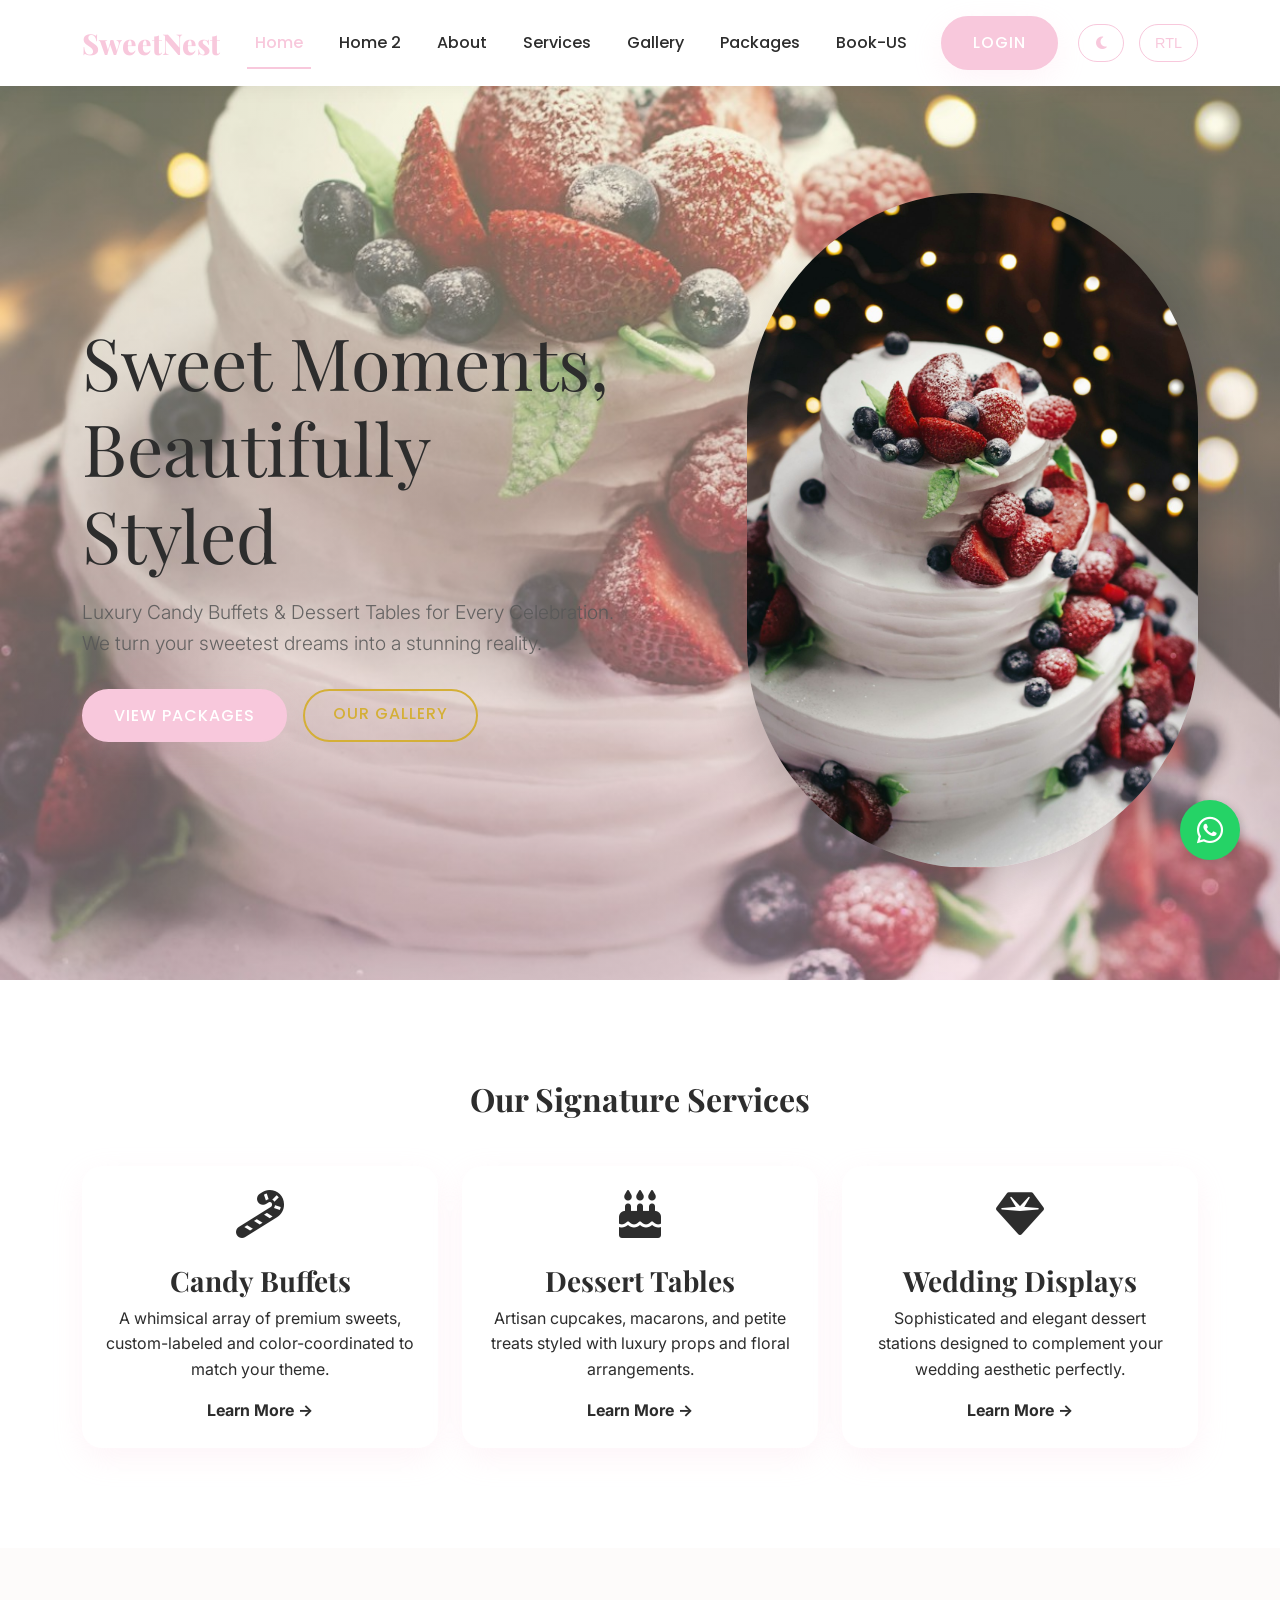
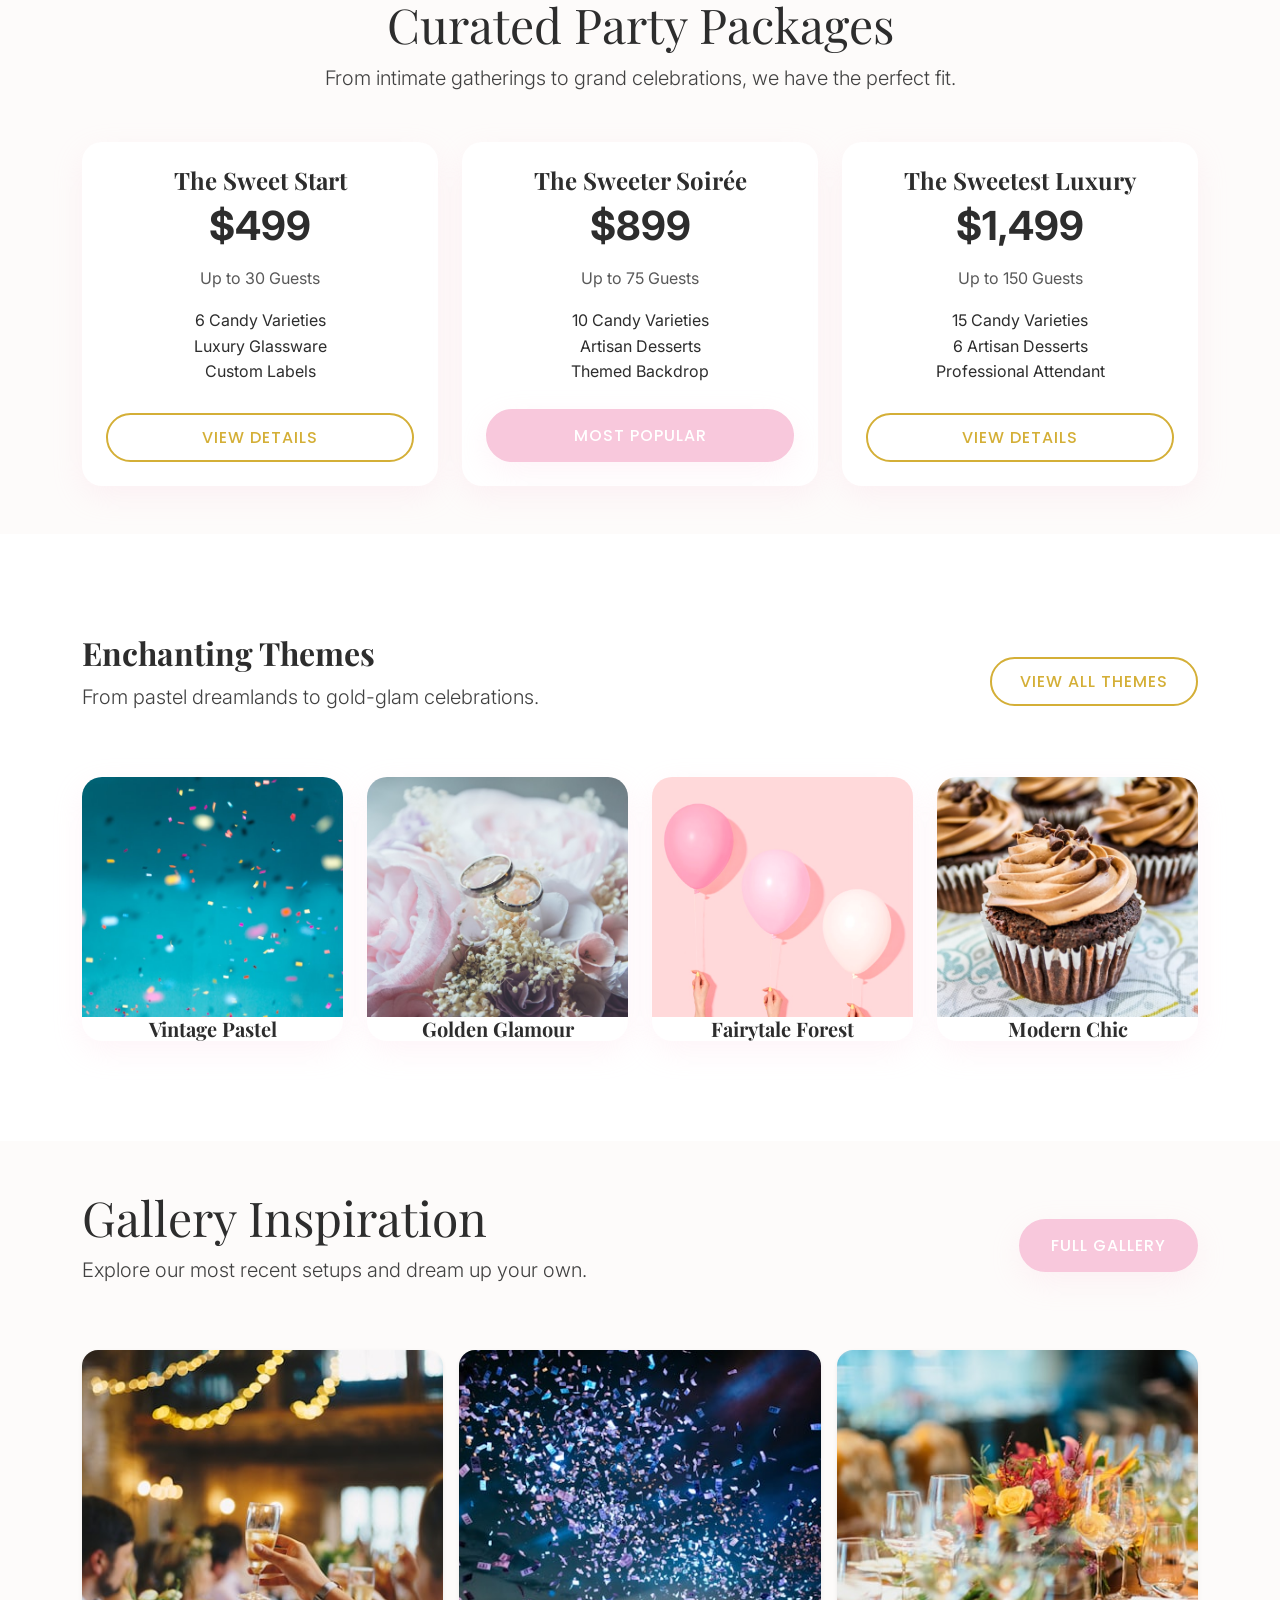
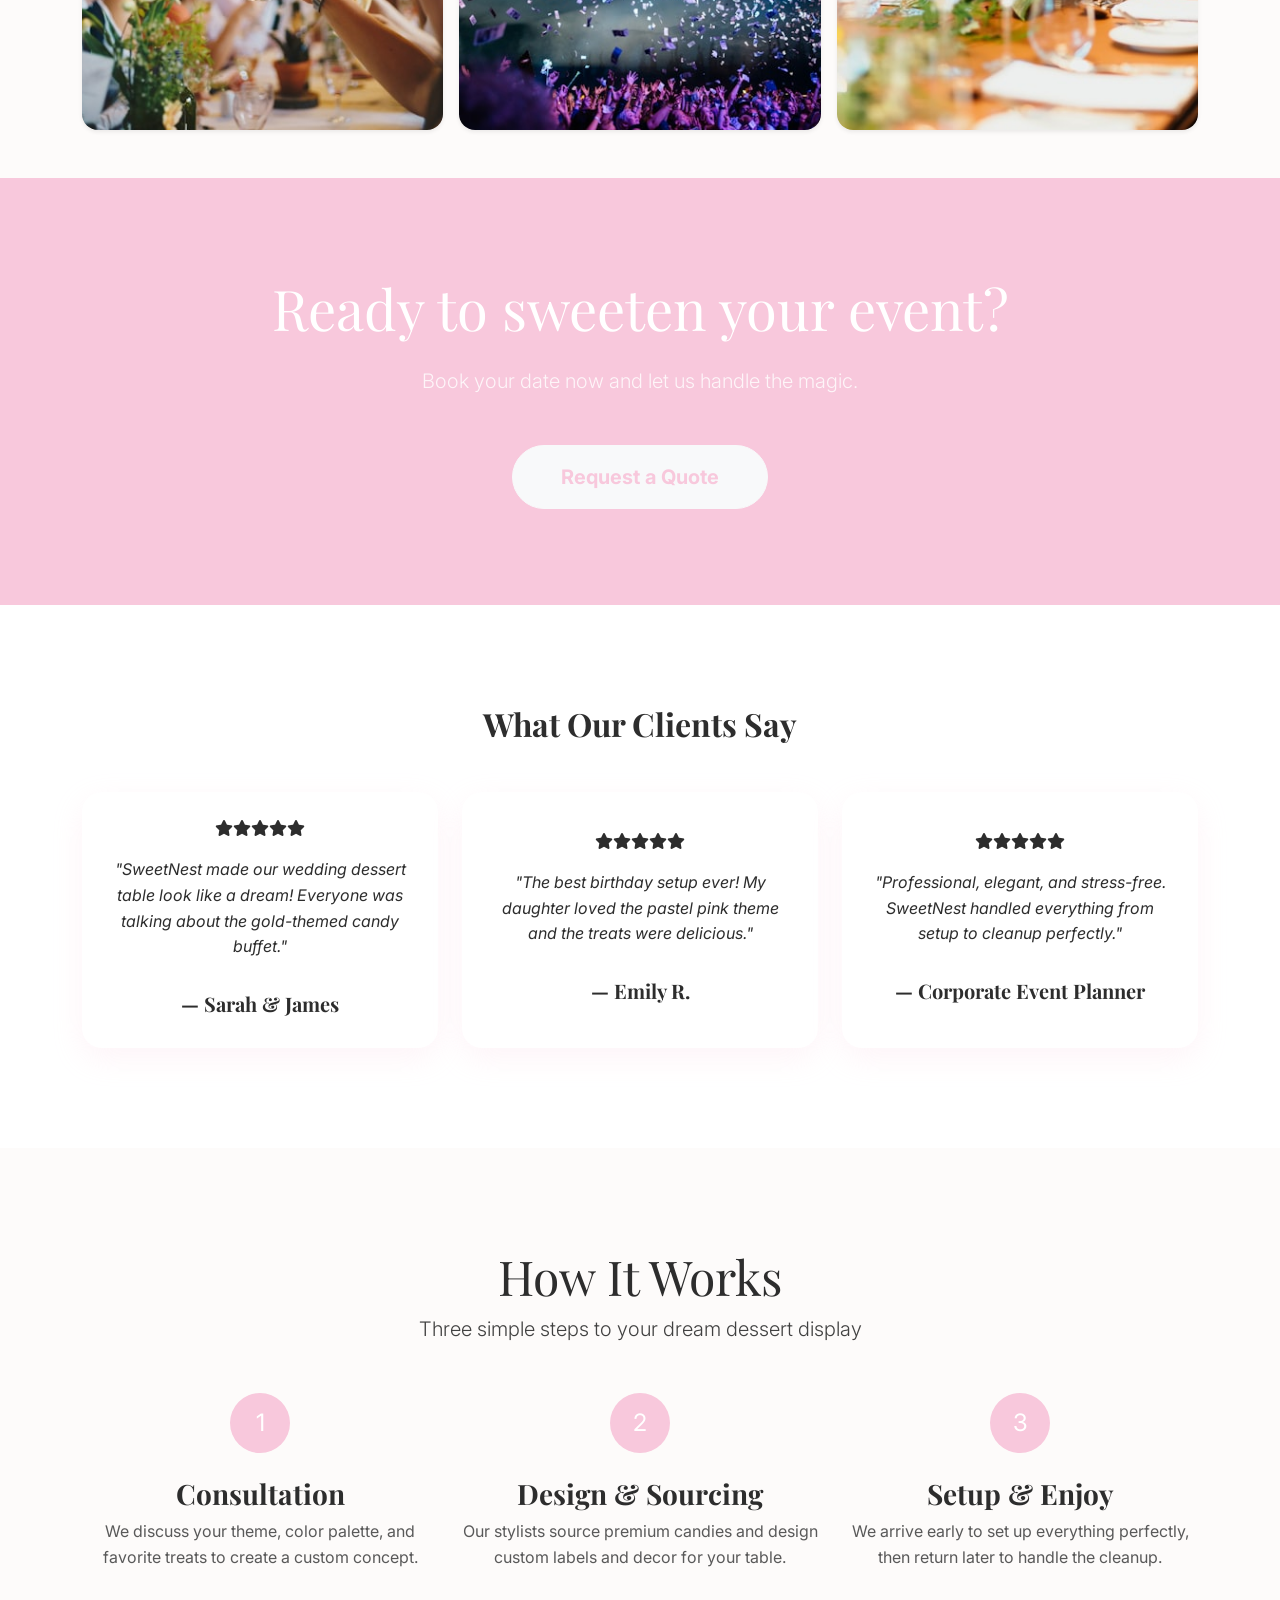
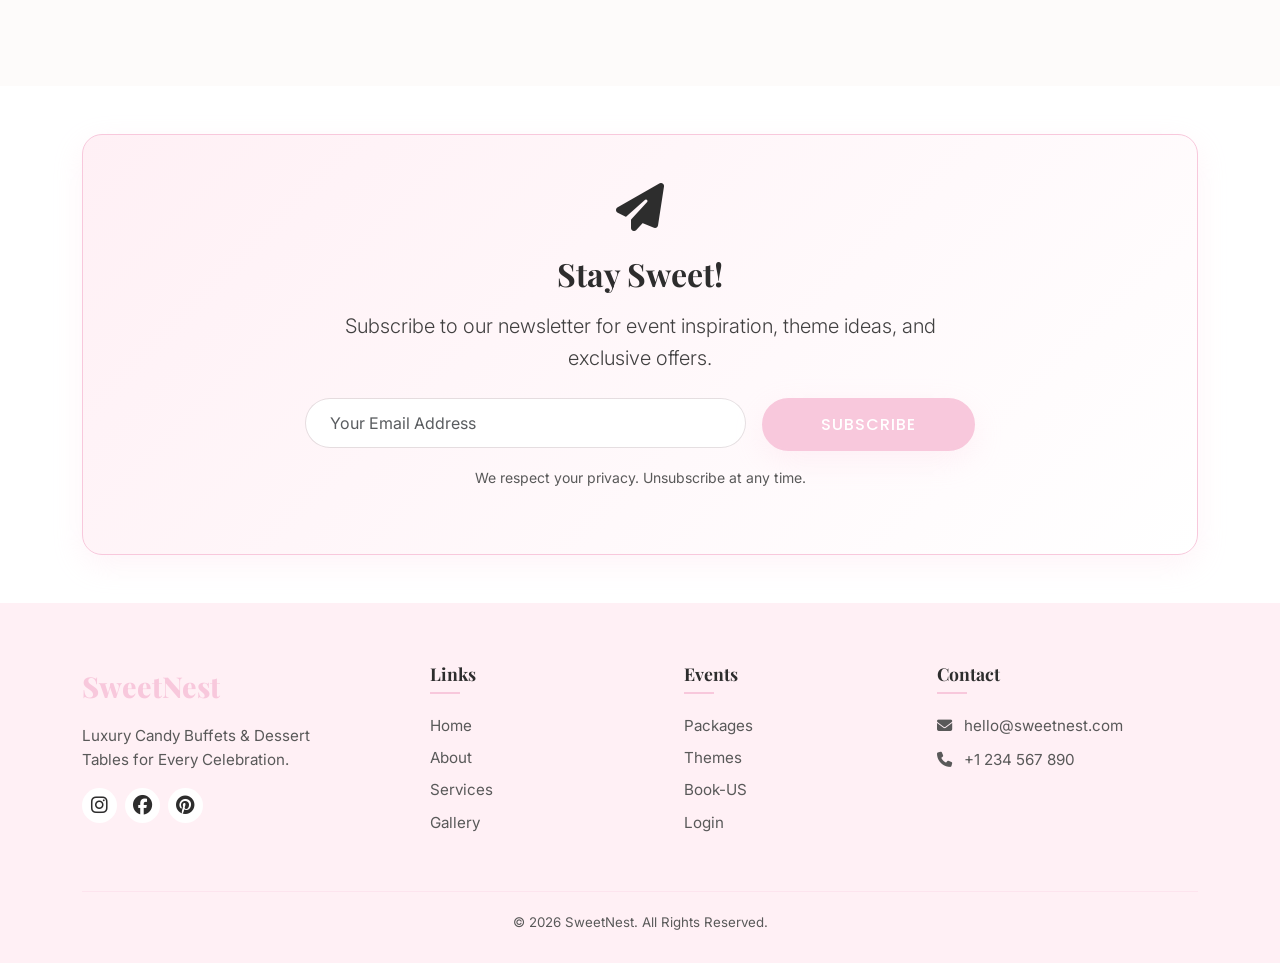
==== commit d67ac516: "70centcompleted" ====
--- a/index.html
+++ b/index.html
@@ -66,7 +66,7 @@
                 </div>
                 <div class="col-lg-6 d-none d-lg-block">
                     <div class="position-relative">
-                        <img src="https://images.unsplash.com/photo-1535141192574-5d4897c12636?auto=format&fit=crop&q=80&w=800" alt="Luxury Dessert Table" class="img-fluid rounded-pill shadow-lg floating-candy">
+                        <img src="assets/images/hero.jpg" alt="Luxury Dessert Table" class="img-fluid rounded-pill shadow-lg floating-candy hero-img-main">
                     </div>
                 </div>
             </div>
@@ -179,7 +179,7 @@
             <div class="row g-4">
                 <div class="col-md-6 col-lg-3">
                     <div class="luxury-card">
-                        <img src="https://images.unsplash.com/photo-1519225421980-715cb0215aed?auto=format&fit=crop&q=80&w=400" class="card-img-top" alt="Vintage Pastel Theme">
+                        <img src="assets/images/theme-vintage.jpg" class="card-img-top" alt="Vintage Pastel Theme">
                         <div class="card-body text-center">
                             <h5 class="card-title">Vintage Pastel</h5>
                         </div>
@@ -187,7 +187,7 @@
                 </div>
                 <div class="col-md-6 col-lg-3">
                     <div class="luxury-card">
-                        <img src="https://images.unsplash.com/photo-1464349095431-e9a21285b5f3?auto=format&fit=crop&q=80&w=400" class="card-img-top" alt="Golden Glamour Theme">
+                        <img src="assets/images/theme-gold.jpg" class="card-img-top" alt="Golden Glamour Theme">
                         <div class="card-body text-center">
                             <h5 class="card-title">Golden Glamour</h5>
                         </div>
@@ -195,7 +195,7 @@
                 </div>
                 <div class="col-md-6 col-lg-3">
                     <div class="luxury-card">
-                        <img src="https://images.unsplash.com/photo-1513151233558-d860c5398176?auto=format&fit=crop&q=80&w=400" class="card-img-top" alt="Fairytale Forest Theme">
+                        <img src="assets/images/theme-fairytale.jpg" class="card-img-top" alt="Fairytale Forest Theme">
                         <div class="card-body text-center">
                             <h5 class="card-title">Fairytale Forest</h5>
                         </div>
@@ -203,7 +203,7 @@
                 </div>
                 <div class="col-md-6 col-lg-3">
                     <div class="luxury-card">
-                        <img src="https://images.unsplash.com/photo-1530103862676-fa8c91bbe17d?auto=format&fit=crop&q=80&w=400" class="card-img-top" alt="Modern Chic Theme">
+                        <img src="assets/images/theme-modern.jpg" class="card-img-top" alt="Modern Chic Theme">
                         <div class="card-body text-center">
                             <h5 class="card-title">Modern Chic</h5>
                         </div>
@@ -227,13 +227,13 @@
             </div>
             <div class="row g-3">
                 <div class="col-md-4">
-                    <img src="https://images.unsplash.com/photo-1535141192574-5d4897c12636?auto=format&fit=crop&q=80&w=600" alt="Gallery 1" class="img-fluid rounded-4 shadow-sm">
-                </div>
-                <div class="col-md-4">
-                    <img src="https://images.unsplash.com/photo-1515934751635-c81c6bc9a2d8?auto=format&fit=crop&q=80&w=600" alt="Gallery 2" class="img-fluid rounded-4 shadow-sm">
-                </div>
-                <div class="col-md-4">
-                    <img src="https://images.unsplash.com/photo-1534073828943-f801091bb18c?auto=format&fit=crop&q=80&w=600" alt="Gallery 3" class="img-fluid rounded-4 shadow-sm">
+                    <img src="assets/images/gallery-1.jpg" alt="Gallery 1" class="img-fluid rounded-4 shadow-sm">
+                </div>
+                <div class="col-md-4">
+                    <img src="assets/images/gallery-2.jpg" alt="Gallery 2" class="img-fluid rounded-4 shadow-sm">
+                </div>
+                <div class="col-md-4">
+                    <img src="assets/images/gallery-3.jpg" alt="Gallery 3" class="img-fluid rounded-4 shadow-sm">
                 </div>
             </div>
         </div>
--- a/assets/css/style.css
+++ b/assets/css/style.css
@@ -303,10 +303,11 @@
     height: 100vh;
     display: flex;
     align-items: center;
-    background: linear-gradient(rgba(255, 253, 208, 0.4), rgba(248, 200, 220, 0.4)), url('../images/hero-bg.jpg');
+    background: linear-gradient(rgba(255, 253, 208, 0.4), rgba(248, 200, 220, 0.4)), url('../images/hero.jpg');
     background-size: cover;
     background-position: center;
     position: relative;
+    overflow: hidden;
 }
 
 .hero-content h1 {
@@ -318,6 +319,14 @@
     font-size: 1.2rem;
     margin-bottom: 30px;
     color: var(--text-muted);
+}
+
+.hero-img-main {
+    max-height: 75vh;
+    width: auto;
+    object-fit: contain;
+    margin-left: auto;
+    display: block;
 }
 
 @media (max-width: 768px) {
@@ -334,6 +343,9 @@
     transition: var(--transition);
     box-shadow: var(--shadow-soft);
     background-color: var(--card-bg);
+    display: flex;
+    flex-direction: column;
+    height: 100%;
 }
 
 .luxury-card:hover {
@@ -341,11 +353,33 @@
     box-shadow: var(--shadow-hover);
 }
 
-.luxury-card img {
-    transition: var(--transition);
-}
-
-.luxury-card:hover img {
+.luxury-card .card-body,
+.luxury-card.p-4 {
+    flex: 1;
+    display: flex;
+    flex-direction: column;
+    align-items: center;
+    text-align: center;
+    justify-content: flex-start; /* Start from top, but push button to bottom */
+}
+
+/* Ensure buttons/links at the bottom of the card are pushed down */
+.luxury-card .btn-luxury,
+.luxury-card .btn-luxury-outline,
+.luxury-card .text-gold {
+    margin-top: auto;
+}
+
+.luxury-card img,
+.luxury-card .card-img-top {
+    height: 240px; /* Consistent height for all card images */
+    object-fit: cover;
+    width: 100%;
+    transition: var(--transition);
+}
+
+.luxury-card:hover img,
+.luxury-card:hover .card-img-top {
     transform: scale(1.1);
 }
 
@@ -358,6 +392,49 @@
 
 .floating-candy {
     animation: float 6s ease-in-out infinite;
+}
+
+/* Testimonial Card Styles */
+.testimonial-card {
+    background-color: var(--card-bg);
+    border-radius: 20px;
+    box-shadow: var(--shadow-soft);
+    height: 100%;
+    display: flex;
+    flex-direction: column;
+    justify-content: center;
+    transition: var(--transition);
+}
+
+.testimonial-card:hover {
+    transform: translateY(-5px);
+    box-shadow: var(--shadow-hover);
+}
+
+/* Universal Gallery/Highlight Image Styles */
+.gallery-peek img,
+.gallery-highlights img,
+.featured-gallery img,
+.gallery-card img {
+    height: 380px; /* Increased height to fill space better */
+    width: 100%;
+    object-fit: cover;
+    transition: var(--transition);
+    border-radius: 20px; /* Ensure uniform rounded corners */
+}
+
+.gallery-peek img:hover,
+.gallery-highlights img:hover,
+.featured-gallery img:hover,
+.gallery-card img:hover {
+    transform: scale(1.03);
+    box-shadow: var(--shadow-hover);
+}
+
+.stylist-img {
+    height: 500px;
+    width: 100%;
+    object-fit: cover;
 }
 
 /* Theme & RTL Toggles */
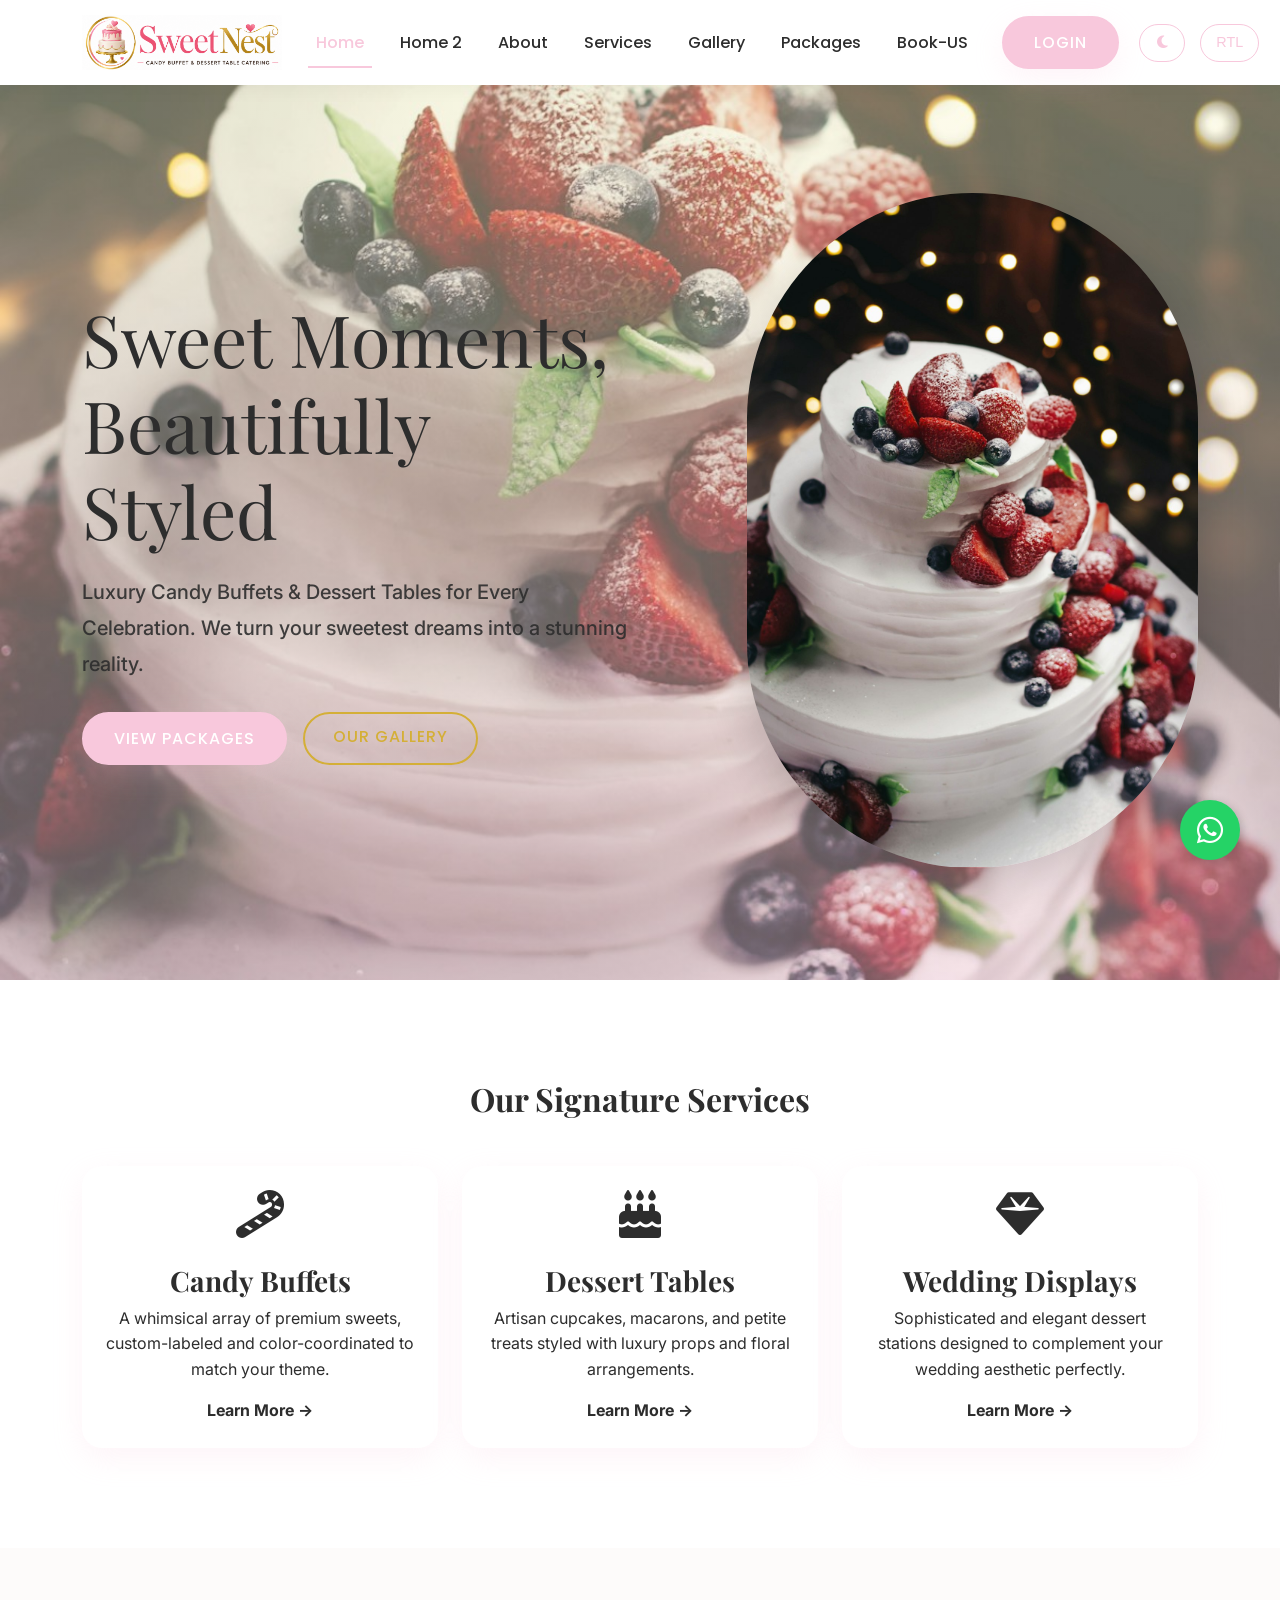
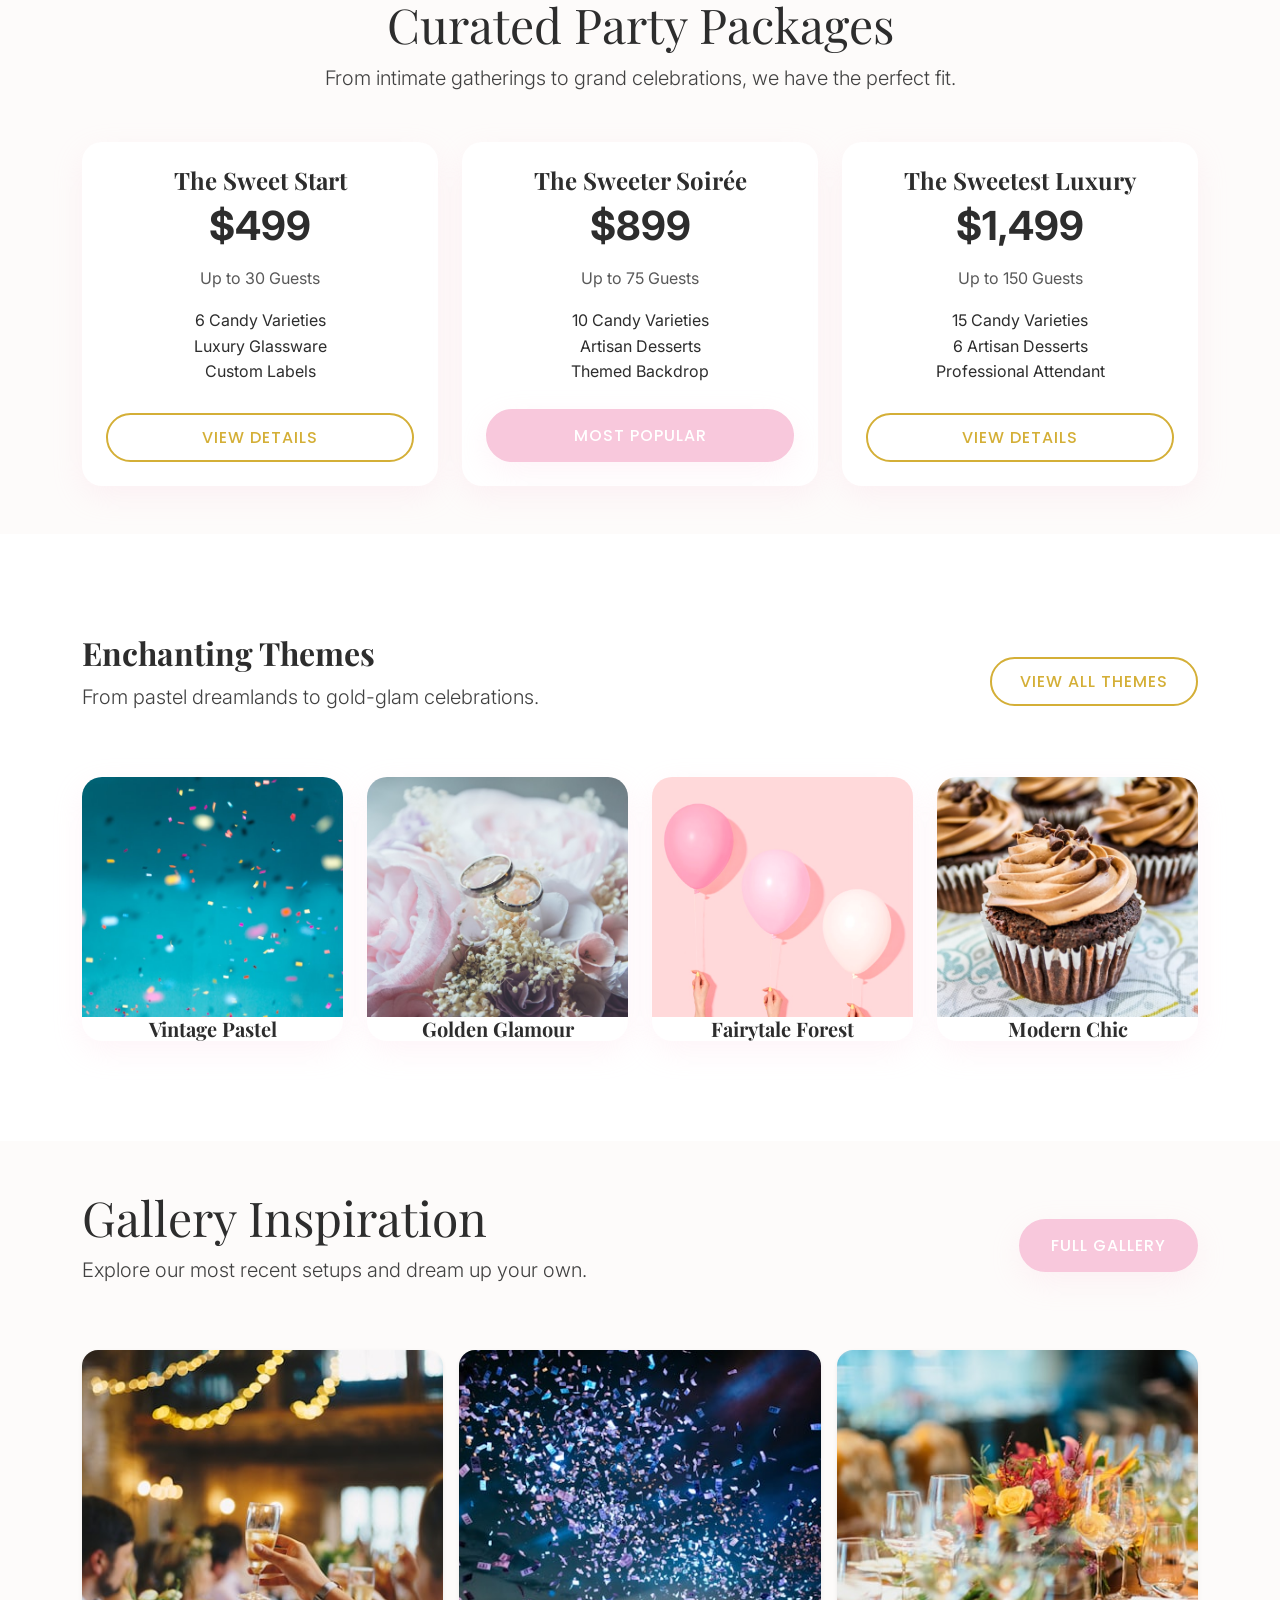
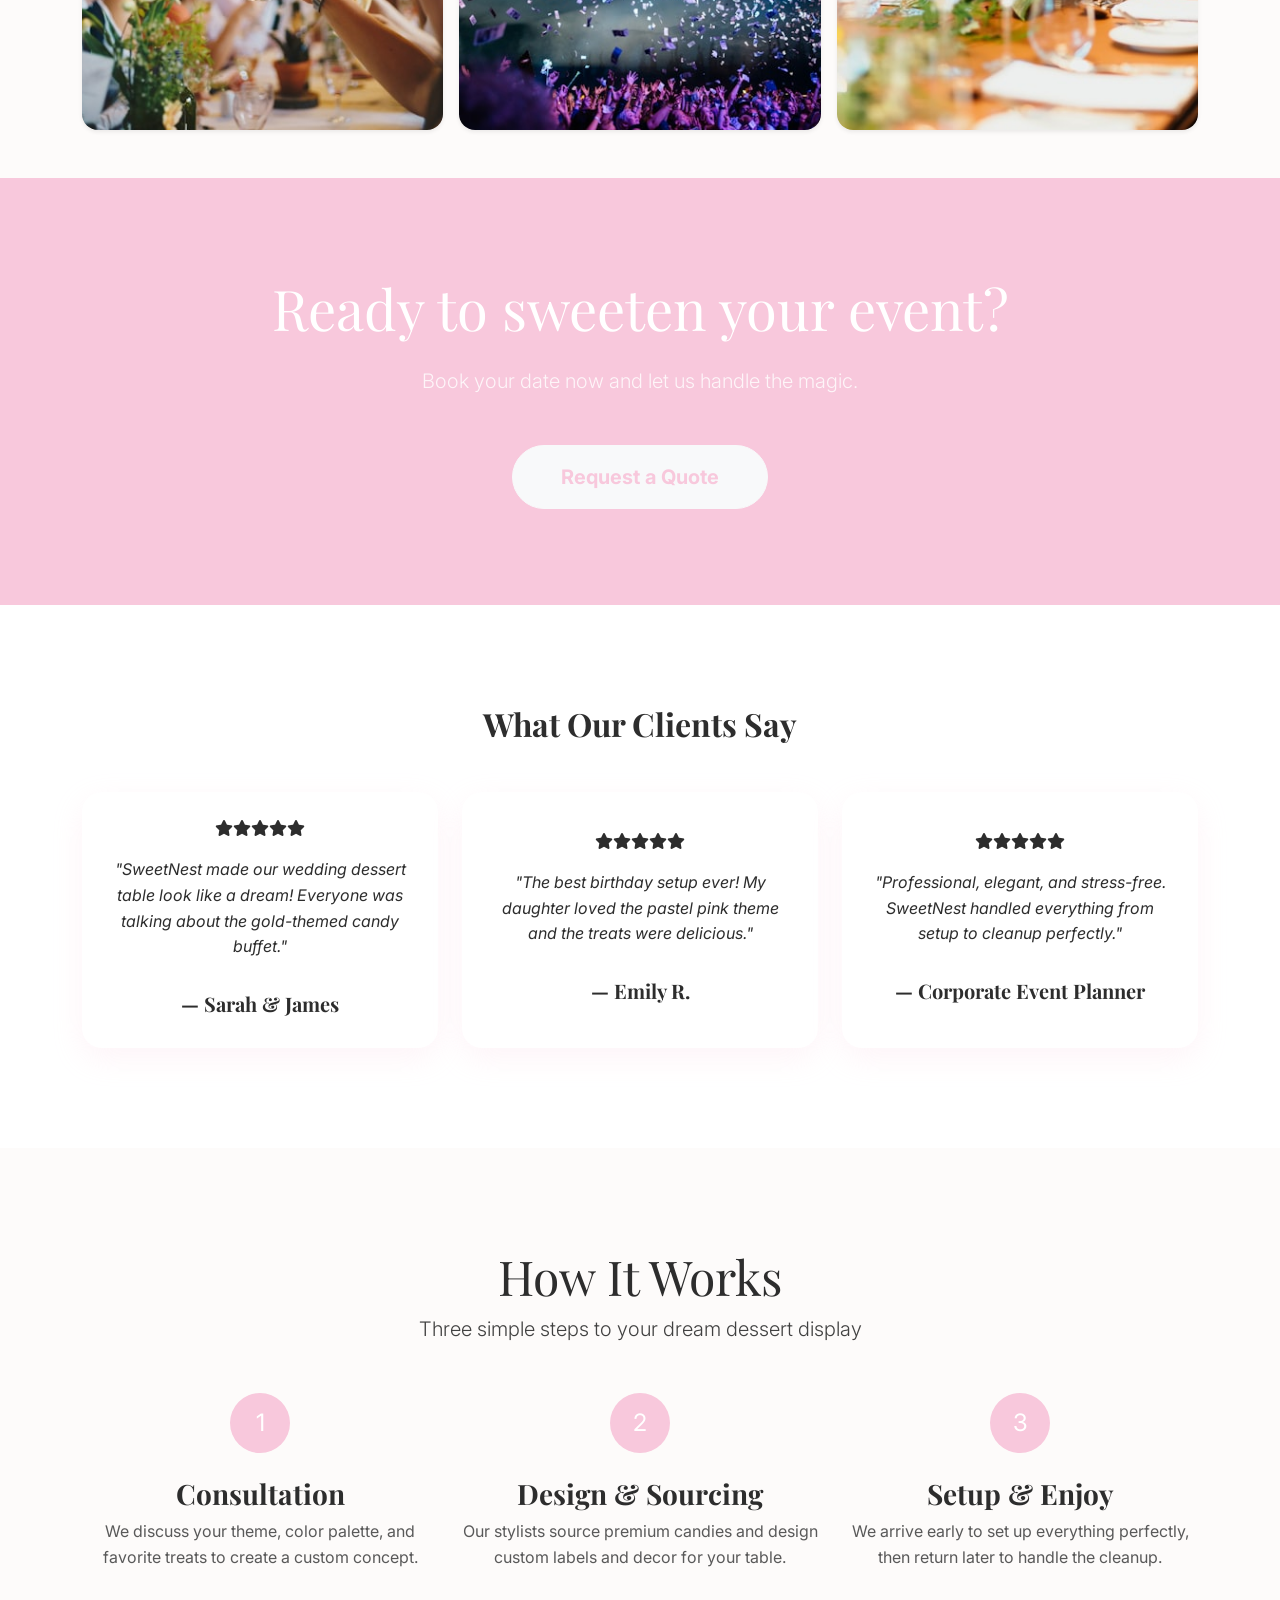
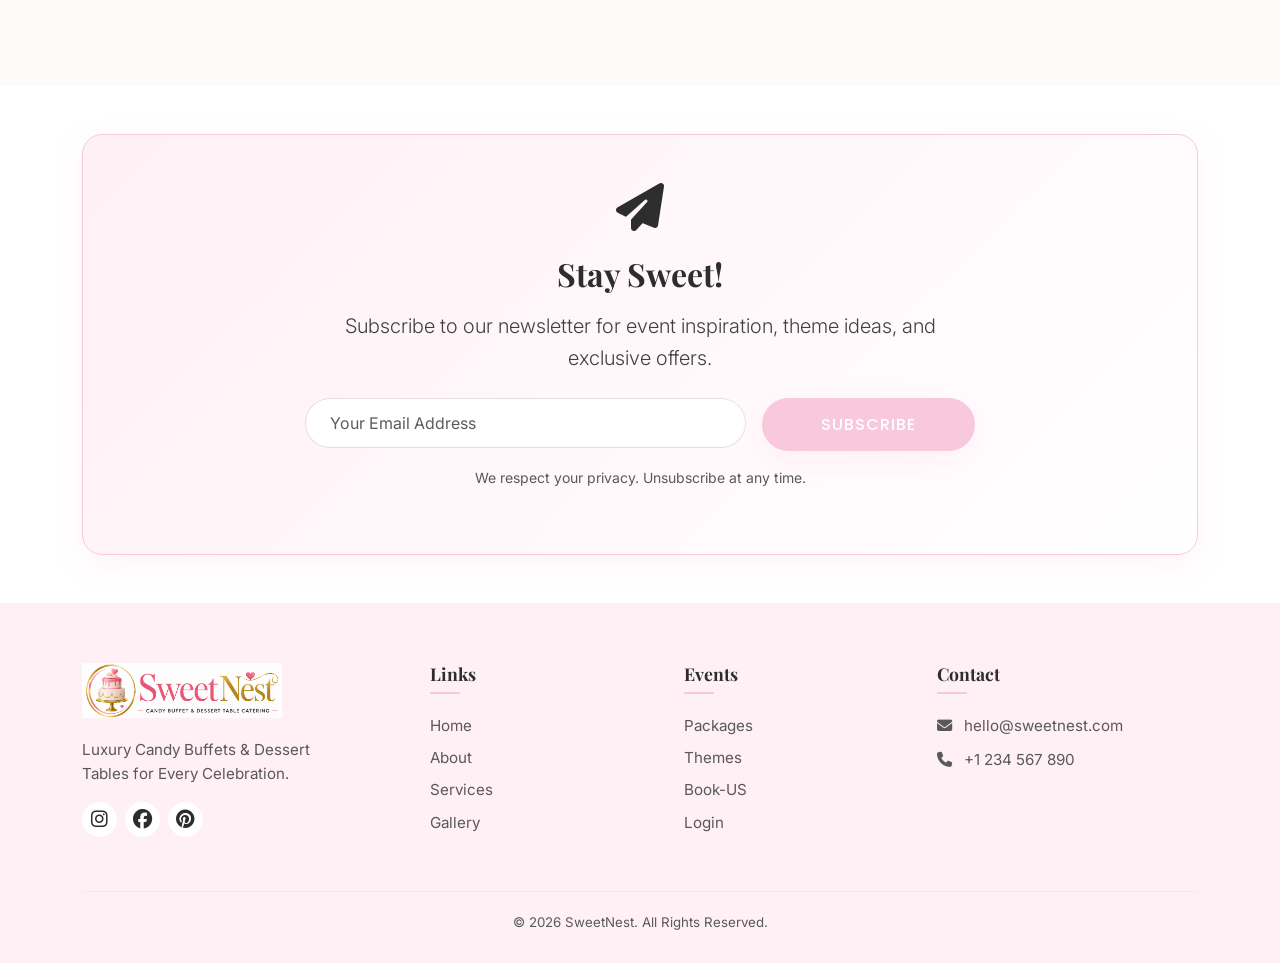
==== commit ab863085: "90cent" ====
--- a/index.html
+++ b/index.html
@@ -14,13 +14,18 @@
     
     <!-- Custom CSS -->
     <link rel="stylesheet" href="assets/css/style.css">
+    
+    <!-- Favicon -->
+    <link rel="icon" type="image/png" href="assets/images/favicon.png">
 </head>
 <body>
 
     <!-- Navbar -->
     <nav class="navbar navbar-expand-lg fixed-top">
         <div class="container">
-            <a class="navbar-brand" href="index.html">SweetNest</a>
+            <a class="navbar-brand" href="index.html">
+                <img src="assets/images/logo.png" alt="SweetNest Logo">
+            </a>
             <button class="navbar-toggler" type="button" data-bs-toggle="collapse" data-bs-target="#navbarNav">
                 <span class="navbar-toggler-icon"></span>
             </button>
@@ -179,7 +184,9 @@
             <div class="row g-4">
                 <div class="col-md-6 col-lg-3">
                     <div class="luxury-card">
-                        <img src="assets/images/theme-vintage.jpg" class="card-img-top" alt="Vintage Pastel Theme">
+                        <div class="luxury-card-img">
+                            <img src="assets/images/theme-vintage.jpg" class="card-img-top" alt="Vintage Pastel Theme">
+                        </div>
                         <div class="card-body text-center">
                             <h5 class="card-title">Vintage Pastel</h5>
                         </div>
@@ -187,7 +194,9 @@
                 </div>
                 <div class="col-md-6 col-lg-3">
                     <div class="luxury-card">
-                        <img src="assets/images/theme-gold.jpg" class="card-img-top" alt="Golden Glamour Theme">
+                        <div class="luxury-card-img">
+                            <img src="assets/images/theme-gold.jpg" class="card-img-top" alt="Golden Glamour Theme">
+                        </div>
                         <div class="card-body text-center">
                             <h5 class="card-title">Golden Glamour</h5>
                         </div>
@@ -195,7 +204,9 @@
                 </div>
                 <div class="col-md-6 col-lg-3">
                     <div class="luxury-card">
-                        <img src="assets/images/theme-fairytale.jpg" class="card-img-top" alt="Fairytale Forest Theme">
+                        <div class="luxury-card-img">
+                            <img src="assets/images/theme-fairytale.jpg" class="card-img-top" alt="Fairytale Forest Theme">
+                        </div>
                         <div class="card-body text-center">
                             <h5 class="card-title">Fairytale Forest</h5>
                         </div>
@@ -203,7 +214,9 @@
                 </div>
                 <div class="col-md-6 col-lg-3">
                     <div class="luxury-card">
-                        <img src="assets/images/theme-modern.jpg" class="card-img-top" alt="Modern Chic Theme">
+                        <div class="luxury-card-img">
+                            <img src="assets/images/theme-modern.jpg" class="card-img-top" alt="Modern Chic Theme">
+                        </div>
                         <div class="card-body text-center">
                             <h5 class="card-title">Modern Chic</h5>
                         </div>
@@ -346,7 +359,9 @@
         <div class="container">
             <div class="row g-4 justify-content-between">
                 <div class="col-lg-3">
-                    <a href="index.html" class="footer-logo">SweetNest</a>
+                    <a href="index.html" class="footer-logo">
+                        <img src="assets/images/logo.png" alt="SweetNest Logo">
+                    </a>
                     <p>Luxury Candy Buffets & Dessert Tables for Every Celebration.</p>
                     <div class="social-links d-flex gap-2 mt-3">
                         <a href="#" class="text-primary-pink"><i class="fab fa-instagram"></i></a>
--- a/assets/css/style.css
+++ b/assets/css/style.css
@@ -25,6 +25,9 @@
     --transition: all 0.3s ease;
     --shadow-soft: 0 10px 30px rgba(248, 200, 220, 0.2);
     --shadow-hover: 0 15px 40px rgba(248, 200, 220, 0.4);
+    
+    --google-blue: #4285F4;
+    --apple-black: #000000;
 }
 
 [data-theme="dark"] {
@@ -292,10 +295,17 @@
 }
 
 .navbar-brand {
-    font-family: var(--font-heading);
-    font-size: 1.8rem;
-    font-weight: 800;
-    color: var(--primary-pink) !important;
+    padding: 0;
+}
+
+.navbar-brand img {
+    max-height: 55px; /* Consistent height */
+    width: auto;
+    transition: var(--transition);
+}
+
+.navbar-brand img:hover {
+    transform: scale(1.05);
 }
 
 /* Hero Section */
@@ -316,9 +326,11 @@
 }
 
 .hero-content p {
-    font-size: 1.2rem;
+    font-size: 1.25rem;
     margin-bottom: 30px;
-    color: var(--text-muted);
+    color: var(--text-dark);
+    font-weight: 500;
+    line-height: 1.8;
 }
 
 .hero-img-main {
@@ -370,9 +382,15 @@
     margin-top: auto;
 }
 
+.luxury-card-img {
+    height: 240px;
+    overflow: hidden;
+    width: 100%;
+}
+
 .luxury-card img,
 .luxury-card .card-img-top {
-    height: 240px; /* Consistent height for all card images */
+    height: 100%;
     object-fit: cover;
     width: 100%;
     transition: var(--transition);
@@ -395,6 +413,95 @@
 }
 
 /* Testimonial Card Styles */
+.auth-card {
+    background-color: var(--card-bg);
+    padding: 40px;
+    border-radius: 20px;
+    box-shadow: var(--shadow-soft);
+    width: 100%;
+    max-width: 450px;
+    border: 1px solid rgba(248, 200, 220, 0.2);
+    position: relative; /* For absolute positioning of toggles */
+}
+
+.auth-toggles {
+    position: absolute;
+    top: 20px;
+    right: 20px;
+}
+
+.social-separator {
+    display: flex;
+    align-items: center;
+    text-align: center;
+    margin: 25px 0;
+}
+
+.social-separator::before,
+.social-separator::after {
+    content: '';
+    flex: 1;
+    border-bottom: 1px solid rgba(0, 0, 0, 0.1);
+}
+
+[data-theme="dark"] .social-separator::before,
+[data-theme="dark"] .social-separator::after {
+    border-bottom-color: rgba(255, 255, 255, 0.1);
+}
+
+.social-separator:not(:empty)::before {
+    margin-right: .5em;
+}
+
+.social-separator:not(:empty)::after {
+    margin-left: .5em;
+}
+
+.social-buttons {
+    display: flex;
+    gap: 15px;
+}
+
+.btn-social {
+    flex: 1;
+    display: flex;
+    align-items: center;
+    justify-content: center;
+    gap: 10px;
+    padding: 10px;
+    border-radius: 10px;
+    font-size: 0.9rem;
+    font-weight: 600;
+    transition: var(--transition);
+    border: 1px solid rgba(0, 0, 0, 0.1);
+    background-color: var(--white);
+    color: var(--text-dark);
+}
+
+[data-theme="dark"] .btn-social {
+    border-color: rgba(255, 255, 255, 0.1);
+}
+
+.btn-social:hover {
+    transform: translateY(-2px);
+    box-shadow: 0 5px 15px rgba(0,0,0,0.05);
+}
+
+.btn-google:hover {
+    border-color: var(--google-blue);
+    color: var(--google-blue);
+}
+
+.btn-apple:hover {
+    border-color: var(--apple-black);
+    color: var(--apple-black);
+}
+
+[data-theme="dark"] .btn-apple:hover {
+    border-color: #ffffff;
+    color: #ffffff;
+}
+
 .testimonial-card {
     background-color: var(--card-bg);
     border-radius: 20px;
@@ -520,12 +627,18 @@
 }
 
 .footer-logo {
-    font-family: var(--font-heading);
-    font-size: 1.8rem;
-    color: var(--primary-pink);
-    margin-bottom: 15px;
     display: block;
-    font-weight: 800;
+    margin-bottom: 20px;
+}
+
+.footer-logo img {
+    max-height: 55px; /* Consistent height */
+    width: auto;
+    transition: var(--transition);
+}
+
+.footer-logo img:hover {
+    transform: scale(1.05);
 }
 
 footer h5 {
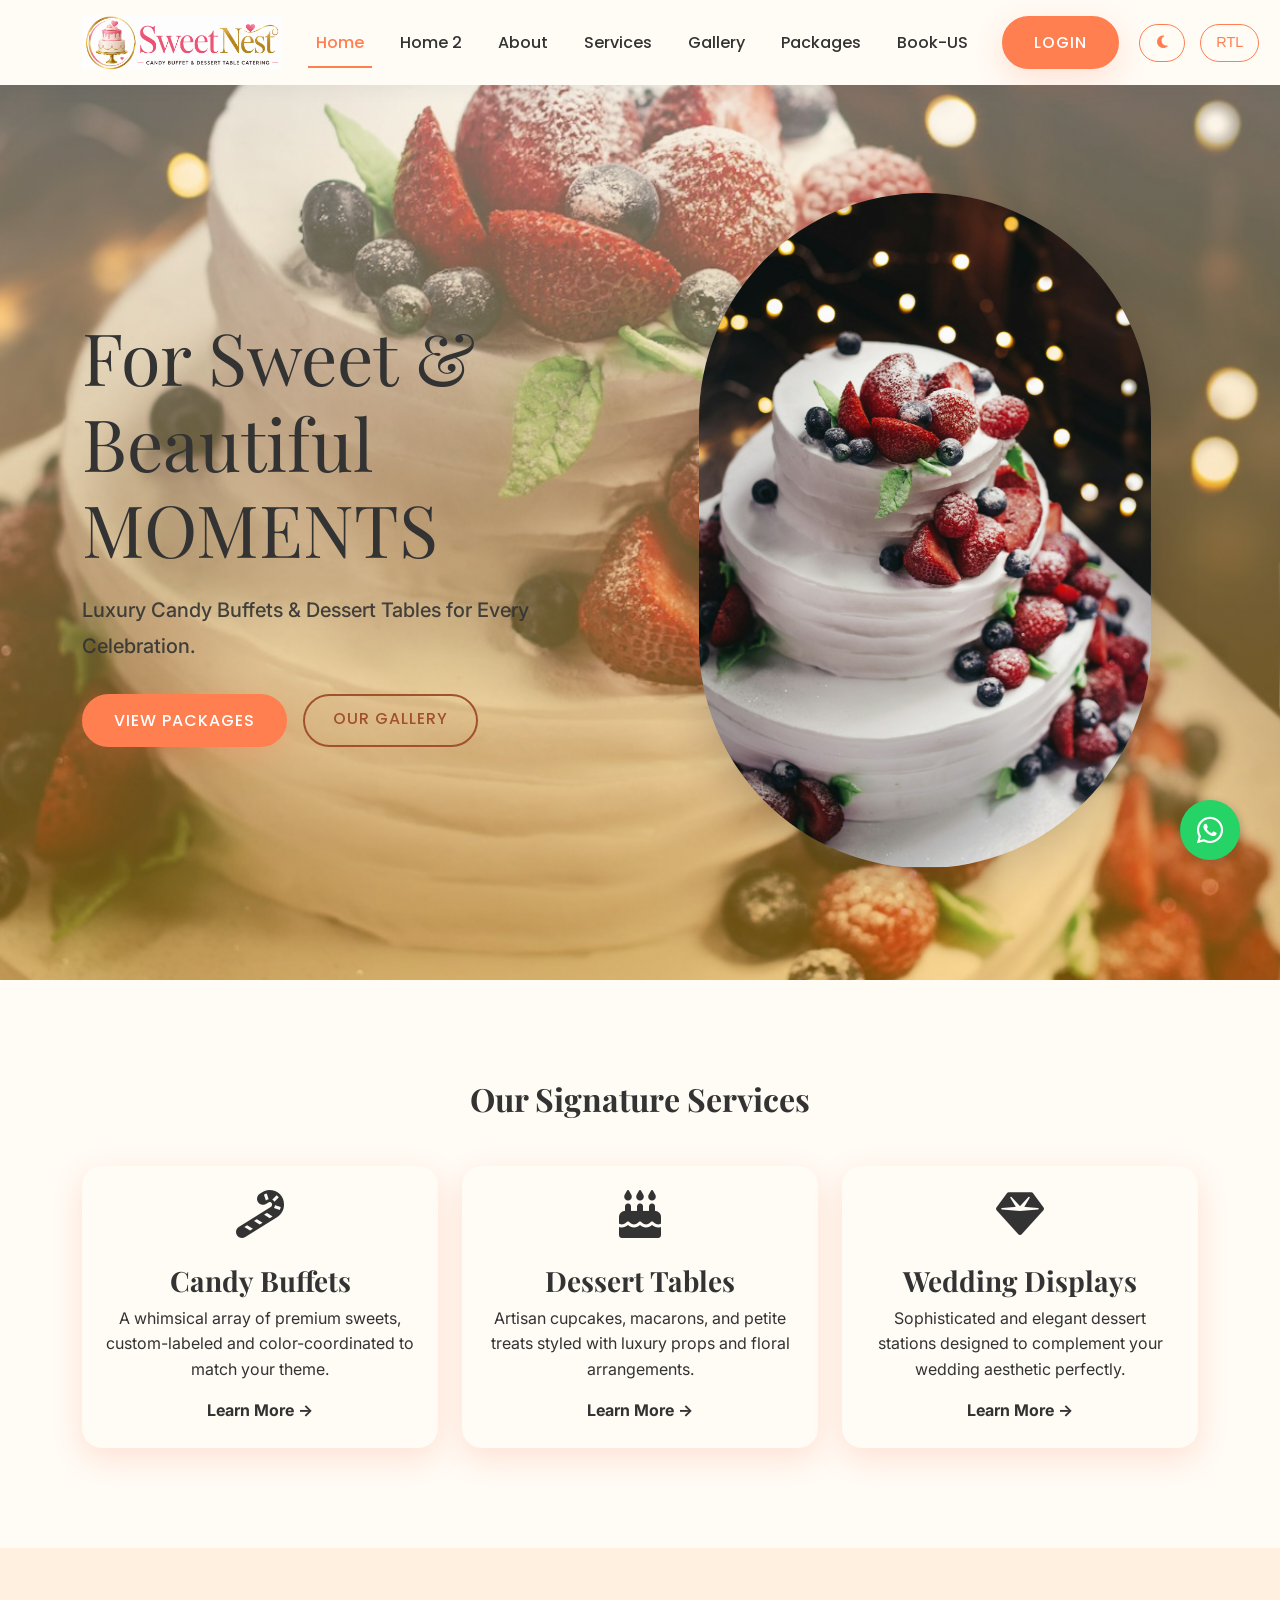
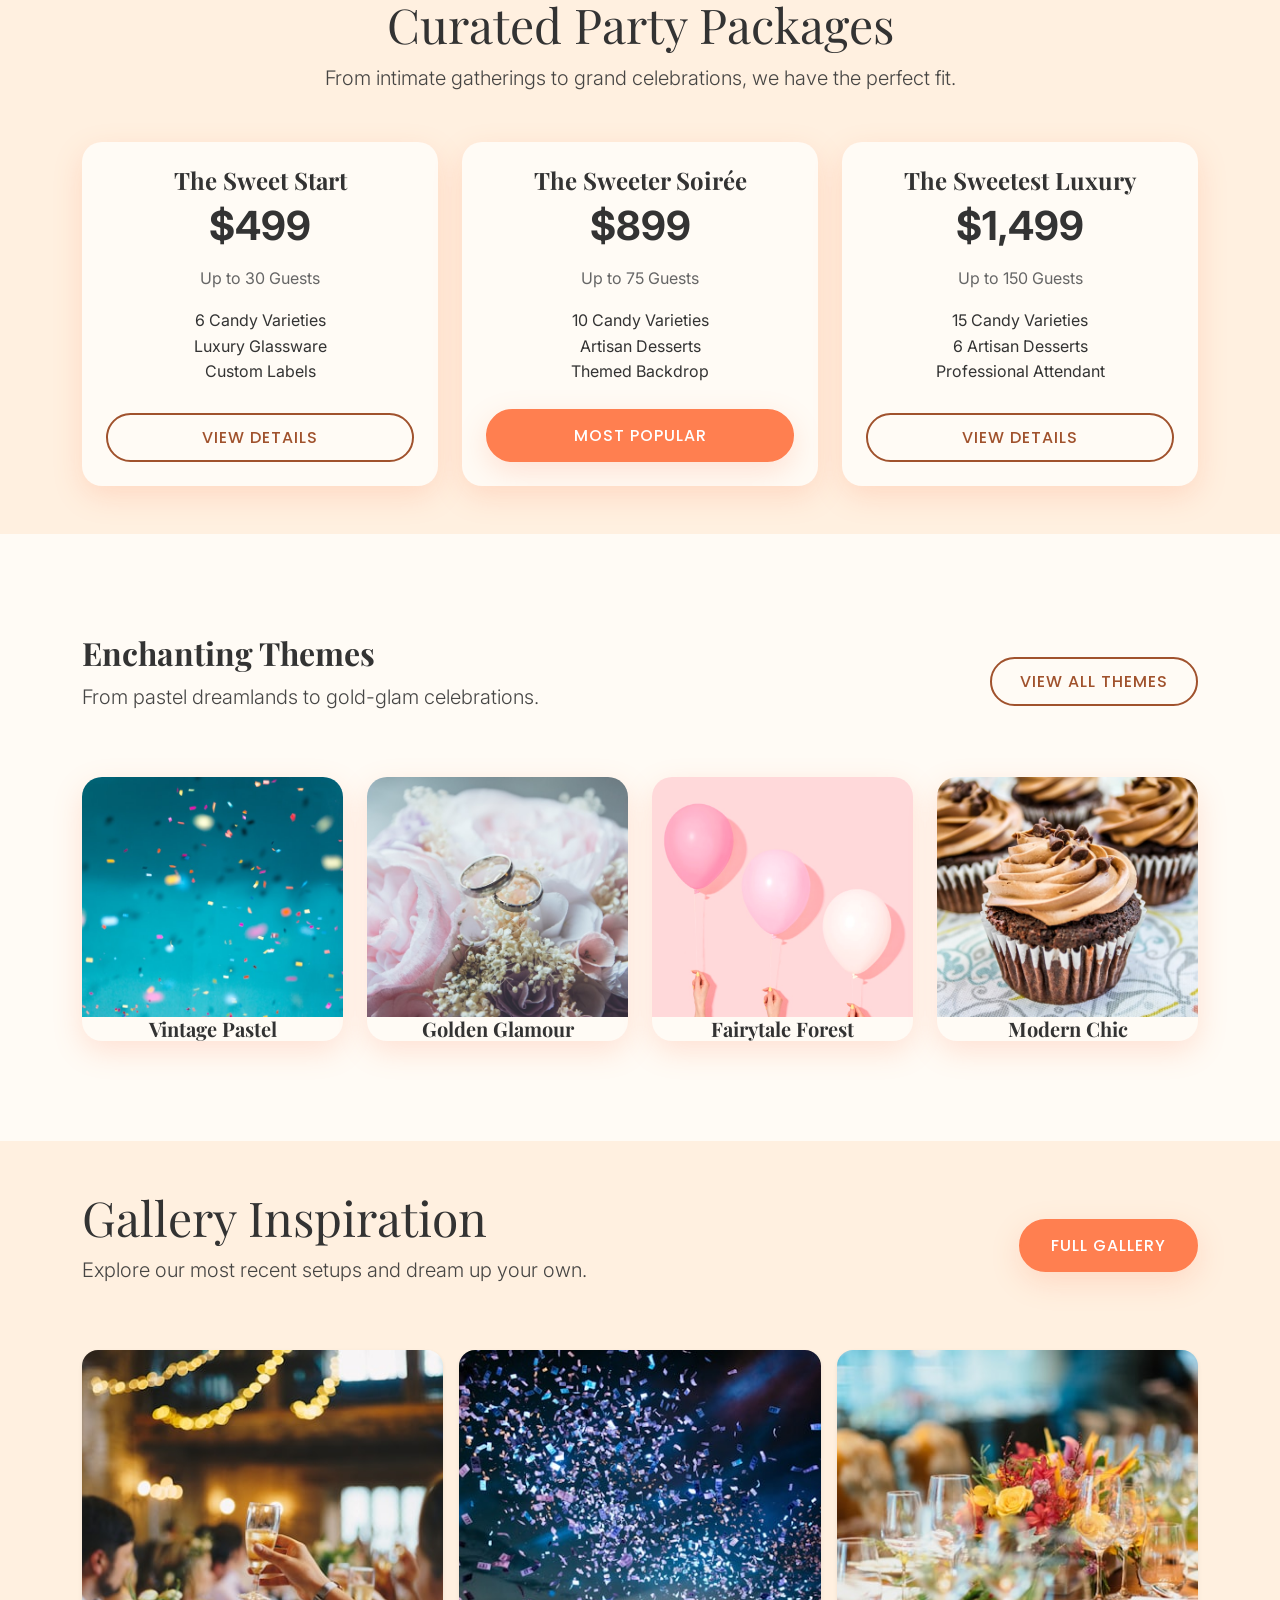
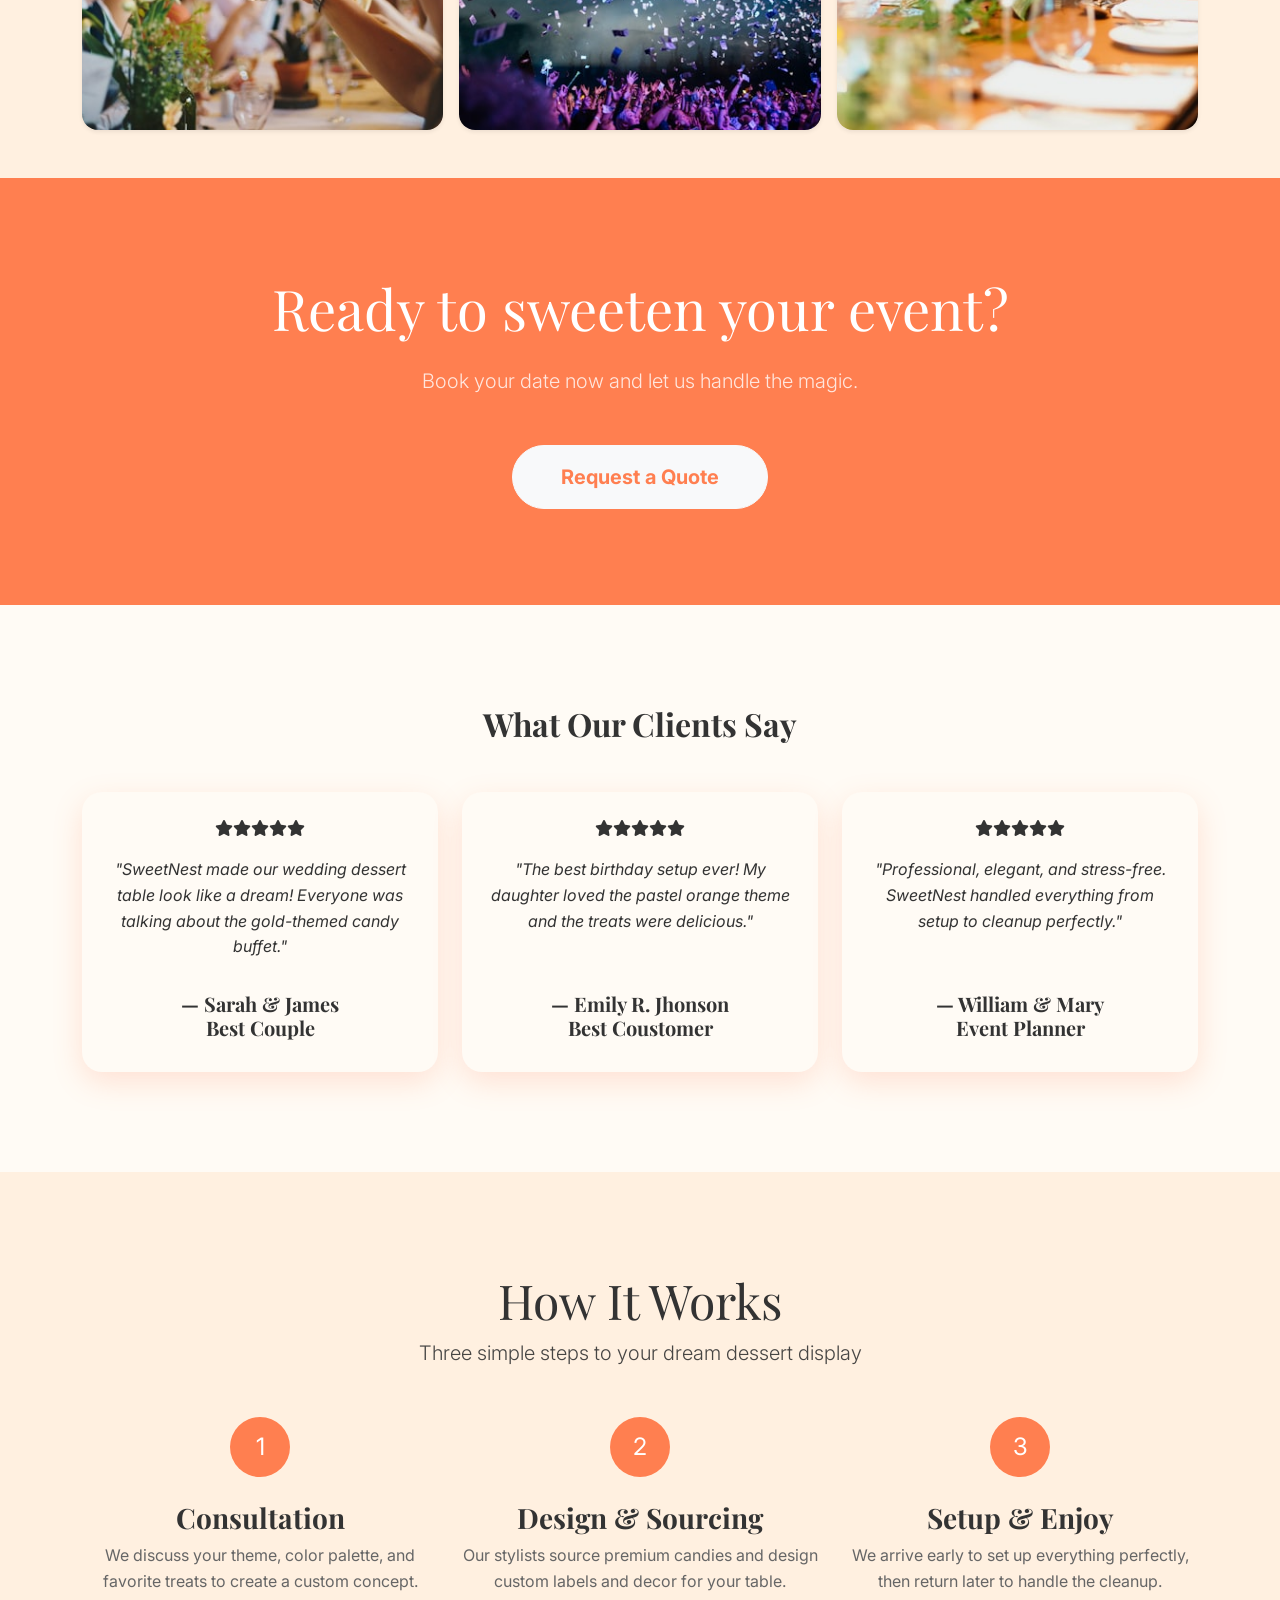
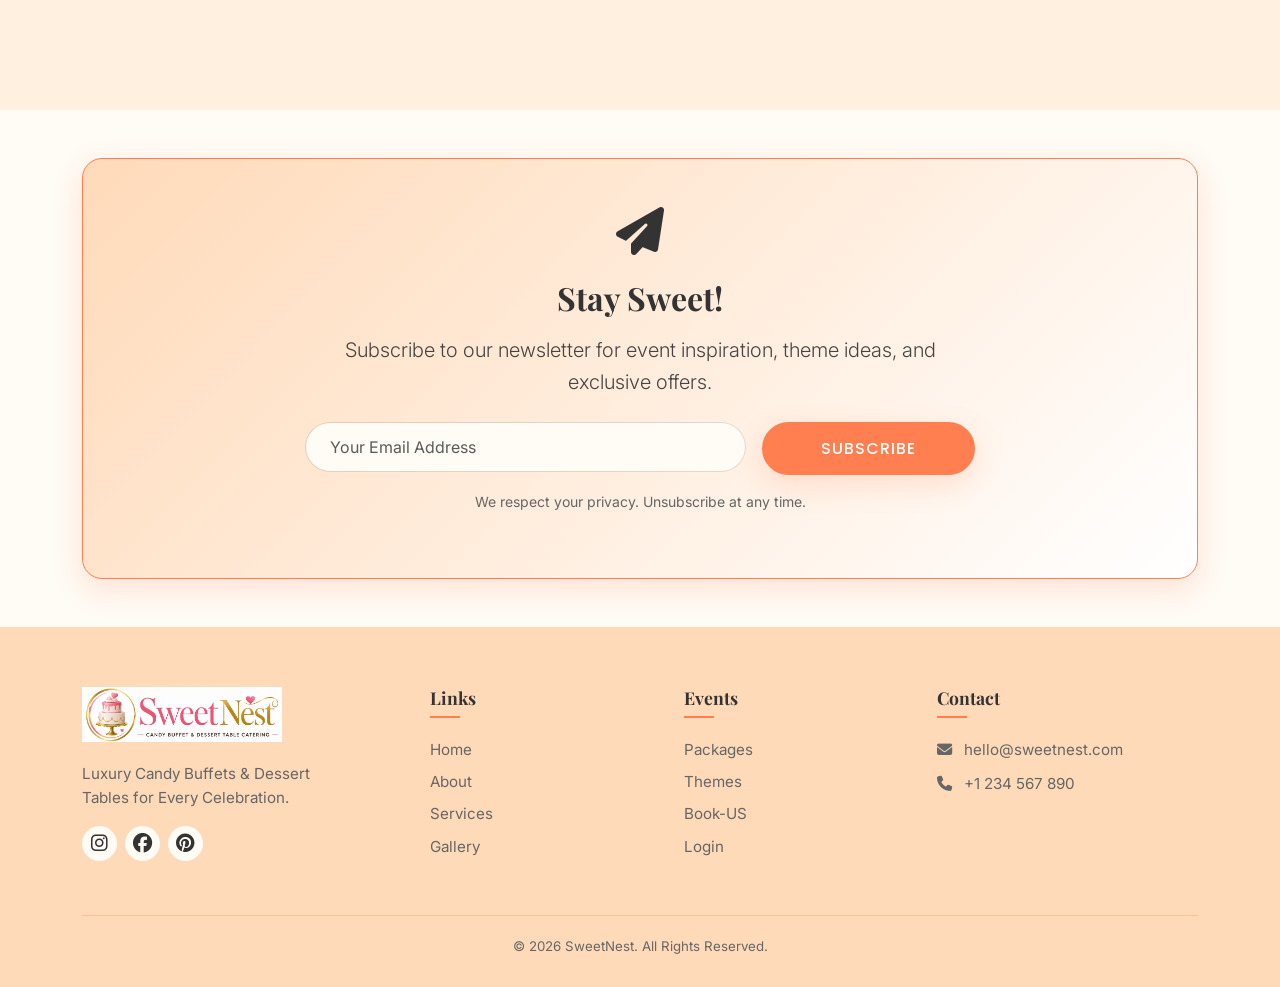
==== commit b37d9026: "internalcorrections1" ====
--- a/index.html
+++ b/index.html
@@ -21,7 +21,7 @@
 <body>
 
     <!-- Navbar -->
-    <nav class="navbar navbar-expand-lg fixed-top">
+    <nav class="navbar navbar-expand-xl fixed-top">
         <div class="container">
             <a class="navbar-brand" href="index.html">
                 <img src="assets/images/logo.png" alt="SweetNest Logo">
@@ -62,14 +62,14 @@
         <div class="container">
             <div class="row align-items-center">
                 <div class="col-lg-6 hero-content">
-                    <h1 class="display-1">Sweet Moments, <br><span class="text-primary-pink">Beautifully Styled</span></h1>
-                    <p class="lead">Luxury Candy Buffets & Dessert Tables for Every Celebration. We turn your sweetest dreams into a stunning reality.</p>
+                    <h1 class="display-1">For Sweet & Beautiful<br><span class="text-primary-orange">MOMENTS</span></h1>
+                    <p class="lead">Luxury Candy Buffets & Dessert Tables for Every Celebration.</p>
                     <div class="d-flex gap-3">
                         <a href="packages.html" class="btn-luxury">View Packages</a>
                         <a href="gallery.html" class="btn-luxury-outline">Our Gallery</a>
                     </div>
                 </div>
-                <div class="col-lg-6 d-none d-lg-block">
+                <div class="col-lg-6">
                     <div class="position-relative">
                         <img src="assets/images/hero.jpg" alt="Luxury Dessert Table" class="img-fluid rounded-pill shadow-lg floating-candy hero-img-main">
                     </div>
@@ -86,7 +86,7 @@
                 <div class="col-md-4">
                     <div class="luxury-card p-4 h-100">
                         <div class="icon-box mb-4">
-                            <i class="fas fa-candy-cane fa-3x text-primary-pink"></i>
+                            <i class="fas fa-candy-cane fa-3x text-primary-orange"></i>
                         </div>
                         <h3>Candy Buffets</h3>
                         <p>A whimsical array of premium sweets, custom-labeled and color-coordinated to match your theme.</p>
@@ -96,7 +96,7 @@
                 <div class="col-md-4">
                     <div class="luxury-card p-4 h-100">
                         <div class="icon-box mb-4">
-                            <i class="fas fa-birthday-cake fa-3x text-primary-pink"></i>
+                            <i class="fas fa-birthday-cake fa-3x text-primary-orange"></i>
                         </div>
                         <h3>Dessert Tables</h3>
                         <p>Artisan cupcakes, macarons, and petite treats styled with luxury props and floral arrangements.</p>
@@ -106,7 +106,7 @@
                 <div class="col-md-4">
                     <div class="luxury-card p-4 h-100">
                         <div class="icon-box mb-4">
-                            <i class="fas fa-gem fa-3x text-primary-pink"></i>
+                            <i class="fas fa-gem fa-3x text-primary-orange"></i>
                         </div>
                         <h3>Wedding Displays</h3>
                         <p>Sophisticated and elegant dessert stations designed to complement your wedding aesthetic perfectly.</p>
@@ -127,7 +127,7 @@
             <div class="row g-4">
                 <div class="col-lg-4">
                     <div class="luxury-card p-4 h-100 text-center">
-                        <h4 class="text-primary-pink">The Sweet Start</h4>
+                        <h4 class="text-primary-orange">The Sweet Start</h4>
                         <p class="price display-6 fw-bold">$499</p>
                         <p class="text-muted">Up to 30 Guests</p>
                         <ul class="list-unstyled mb-4">
@@ -139,8 +139,8 @@
                     </div>
                 </div>
                 <div class="col-lg-4">
-                    <div class="luxury-card p-4 h-100 text-center border-primary-pink">
-                        <h4 class="text-primary-pink">The Sweeter Soirée</h4>
+                    <div class="luxury-card p-4 h-100 text-center border-primary-orange">
+                        <h4 class="text-primary-orange">The Sweeter Soirée</h4>
                         <p class="price display-6 fw-bold">$899</p>
                         <p class="text-muted">Up to 75 Guests</p>
                         <ul class="list-unstyled mb-4">
@@ -153,7 +153,7 @@
                 </div>
                 <div class="col-lg-4">
                     <div class="luxury-card p-4 h-100 text-center">
-                        <h4 class="text-primary-pink">The Sweetest Luxury</h4>
+                        <h4 class="text-primary-orange">The Sweetest Luxury</h4>
                         <p class="price display-6 fw-bold">$1,499</p>
                         <p class="text-muted">Up to 150 Guests</p>
                         <ul class="list-unstyled mb-4">
@@ -253,11 +253,11 @@
     </section>
 
     <!-- Booking CTA -->
-    <section class="cta-section text-center py-5" style="background-color: var(--primary-pink); color: #FFFFFF;">
+    <section class="cta-section text-center py-5" style="background-color: var(--primary-orange); color: #FFFFFF;">
         <div class="container py-5">
             <h2 class="display-4 text-white mb-4">Ready to sweeten your event?</h2>
             <p class="lead mb-5" style="color: rgba(255, 255, 255, 0.9);">Book your date now and let us handle the magic.</p>
-            <a href="contact.html" class="btn btn-light btn-lg rounded-pill px-5 py-3 fw-bold" style="color: var(--primary-pink);">Request a Quote</a>
+            <a href="contact.html" class="btn btn-light btn-lg rounded-pill px-5 py-3 fw-bold" style="color: var(--primary-orange);">Request a Quote</a>
         </div>
     </section>
 
@@ -272,7 +272,7 @@
                             <i class="fas fa-star"></i><i class="fas fa-star"></i><i class="fas fa-star"></i><i class="fas fa-star"></i><i class="fas fa-star"></i>
                         </div>
                         <p class="fst-italic">"SweetNest made our wedding dessert table look like a dream! Everyone was talking about the gold-themed candy buffet."</p>
-                        <h5 class="mt-3">— Sarah & James</h5>
+                        <h5 class="mt-3">— Sarah & James<br>Best Couple</h5>
                     </div>
                 </div>
                 <div class="col-md-4">
@@ -280,8 +280,8 @@
                         <div class="stars mb-3 text-gold">
                             <i class="fas fa-star"></i><i class="fas fa-star"></i><i class="fas fa-star"></i><i class="fas fa-star"></i><i class="fas fa-star"></i>
                         </div>
-                        <p class="fst-italic">"The best birthday setup ever! My daughter loved the pastel pink theme and the treats were delicious."</p>
-                        <h5 class="mt-3">— Emily R.</h5>
+                        <p class="fst-italic">"The best birthday setup ever! My daughter loved the pastel orange theme and the treats were delicious."</p>
+                        <h5 class="mt-3">— Emily R. Jhonson<br>Best Coustomer</h5>
                     </div>
                 </div>
                 <div class="col-md-4">
@@ -290,7 +290,7 @@
                             <i class="fas fa-star"></i><i class="fas fa-star"></i><i class="fas fa-star"></i><i class="fas fa-star"></i><i class="fas fa-star"></i>
                         </div>
                         <p class="fst-italic">"Professional, elegant, and stress-free. SweetNest handled everything from setup to cleanup perfectly."</p>
-                        <h5 class="mt-3">— Corporate Event Planner</h5>
+                        <h5 class="mt-3">— William & Mary<br>Event Planner</h5>
                     </div>
                 </div>
             </div>
@@ -307,21 +307,21 @@
             <div class="row g-4 text-center">
                 <div class="col-md-4">
                     <div class="process-step">
-                        <div class="step-number mb-4 mx-auto d-flex align-items-center justify-content-center bg-primary-pink text-white rounded-circle" style="width: 60px; height: 60px; font-size: 1.5rem; background-color: var(--primary-pink);">1</div>
+                        <div class="step-number mb-4 mx-auto d-flex align-items-center justify-content-center bg-primary-orange text-white rounded-circle" style="width: 60px; height: 60px; font-size: 1.5rem; background-color: var(--primary-orange);">1</div>
                         <h3>Consultation</h3>
                         <p class="text-muted">We discuss your theme, color palette, and favorite treats to create a custom concept.</p>
                     </div>
                 </div>
                 <div class="col-md-4">
                     <div class="process-step">
-                        <div class="step-number mb-4 mx-auto d-flex align-items-center justify-content-center bg-primary-pink text-white rounded-circle" style="width: 60px; height: 60px; font-size: 1.5rem; background-color: var(--primary-pink);">2</div>
+                        <div class="step-number mb-4 mx-auto d-flex align-items-center justify-content-center bg-primary-orange text-white rounded-circle" style="width: 60px; height: 60px; font-size: 1.5rem; background-color: var(--primary-orange);">2</div>
                         <h3>Design & Sourcing</h3>
                         <p class="text-muted">Our stylists source premium candies and design custom labels and decor for your table.</p>
                     </div>
                 </div>
                 <div class="col-md-4">
                     <div class="process-step">
-                        <div class="step-number mb-4 mx-auto d-flex align-items-center justify-content-center bg-primary-pink text-white rounded-circle" style="width: 60px; height: 60px; font-size: 1.5rem; background-color: var(--primary-pink);">3</div>
+                        <div class="step-number mb-4 mx-auto d-flex align-items-center justify-content-center bg-primary-orange text-white rounded-circle" style="width: 60px; height: 60px; font-size: 1.5rem; background-color: var(--primary-orange);">3</div>
                         <h3>Setup & Enjoy</h3>
                         <p class="text-muted">We arrive early to set up everything perfectly, then return later to handle the cleanup.</p>
                     </div>
@@ -333,10 +333,10 @@
     <!-- Newsletter Section -->
     <section class="newsletter-section py-5">
         <div class="container">
-            <div class="luxury-card p-5 text-center" style="background: linear-gradient(135deg, var(--soft-pink) 0%, #ffffff 100%); border: 1px solid var(--primary-pink);">
+            <div class="luxury-card p-5 text-center" style="background: linear-gradient(135deg, var(--soft-orange) 0%, #ffffff 100%); border: 1px solid var(--primary-orange);">
                 <div class="row justify-content-center">
                     <div class="col-lg-8">
-                        <i class="fas fa-paper-plane fa-3x text-primary-pink mb-4"></i>
+                        <i class="fas fa-paper-plane fa-3x text-primary-orange mb-4"></i>
                         <h2 class="mb-3">Stay Sweet!</h2>
                         <p class="lead mb-4">Subscribe to our newsletter for event inspiration, theme ideas, and exclusive offers.</p>
                         <form class="row g-3 justify-content-center">
@@ -364,9 +364,9 @@
                     </a>
                     <p>Luxury Candy Buffets & Dessert Tables for Every Celebration.</p>
                     <div class="social-links d-flex gap-2 mt-3">
-                        <a href="#" class="text-primary-pink"><i class="fab fa-instagram"></i></a>
-                        <a href="#" class="text-primary-pink"><i class="fab fa-facebook"></i></a>
-                        <a href="#" class="text-primary-pink"><i class="fab fa-pinterest"></i></a>
+                        <a href="#" class="text-primary-orange"><i class="fab fa-instagram"></i></a>
+                        <a href="#" class="text-primary-orange"><i class="fab fa-facebook"></i></a>
+                        <a href="#" class="text-primary-orange"><i class="fab fa-pinterest"></i></a>
                     </div>
                 </div>
                 <div class="col-lg-2">
@@ -389,8 +389,8 @@
                 </div>
                 <div class="col-lg-3">
                     <h5>Contact</h5>
-                    <p><i class="fas fa-envelope me-2 text-primary-pink"></i> hello@sweetnest.com</p>
-                    <p><i class="fas fa-phone me-2 text-primary-pink"></i> +1 234 567 890</p>
+                    <p><i class="fas fa-envelope me-2 text-primary-orange"></i> hello@sweetnest.com</p>
+                    <p><i class="fas fa-phone me-2 text-primary-orange"></i> +1 234 567 890</p>
                 </div>
             </div>
             <div class="footer-bottom text-center">
--- a/assets/css/style.css
+++ b/assets/css/style.css
@@ -6,44 +6,49 @@
 @import url('https://fonts.googleapis.com/css2?family=Playfair+Display:ital,wght@0,400..900;1,400..900&family=Poppins:wght@300;400;500;600;700&family=Inter:wght@300;400;500;600&display=swap');
 
 :root {
-    --primary-pink: #F8C8DC;
-    --soft-pink: #FFF0F5;
-    --cream-white: #FFFDD0;
-    --gold: #D4AF37;
-    --gold-hover: #B8860B;
-    --text-dark: #2D2D2D; /* Darkened from #4A4A4A for better contrast */
-    --text-muted: #595959; /* Darkened from #7A7A7A for better contrast */
-    --white: #FFFFFF;
-    --bg-light: #FDFBFA; /* Slightly off-white for better luxury feel */
-    --card-bg: #FFFFFF;
-    --navbar-bg: #FFFFFF;
+    --primary-orange: #FF7F50;
+    --soft-orange: #FFDAB9;
+    --cream-white: #FFF8E1;
+    --gold: #A0522D;
+    --gold-hover: #8B4513;
+    --text-dark: #333333;
+    --text-muted: #666666;
+    --white: #FFFBF5;
+    --bg-light: #FFF0E0;
+    --card-bg: #FFFBF5;
+    --navbar-bg: #FFFBF5;
     
     --font-heading: 'Playfair Display', serif;
     --font-subheading: 'Poppins', sans-serif;
     --font-body: 'Inter', sans-serif;
     
     --transition: all 0.3s ease;
-    --shadow-soft: 0 10px 30px rgba(248, 200, 220, 0.2);
-    --shadow-hover: 0 15px 40px rgba(248, 200, 220, 0.4);
+    --shadow-soft: 0 10px 30px rgba(255, 127, 80, 0.2);
+    --shadow-hover: 0 15px 40px rgba(255, 127, 80, 0.4);
     
     --google-blue: #4285F4;
     --apple-black: #000000;
 }
 
 [data-theme="dark"] {
-    --primary-pink: #FFB7CE;
-    --soft-pink: #2D1B22;
-    --cream-white: #1A1A1A;
-    --gold: #E5C100;
-    --gold-hover: #FFD700;
-    --text-dark: #FFFFFF; /* Pure white for max contrast */
-    --text-muted: #D1D1D1; /* Lightened from #B0B0B0 for better contrast */
+    --primary-orange: #FF8C00;
+    --soft-orange: #361C00;
+    --cream-white: #1F1F1F;
+    --gold: #8B4513;
+    --gold-hover: #5C2F00;
+    --text-dark: #FFFFFF;
+    --text-muted: #D1D1D1;
     --white: #121212;
     --bg-light: #1A1A1A;
-    --card-bg: #242424; /* Slightly lighter than background for depth */
+    --card-bg: #242424;
     --navbar-bg: #121212;
-    --shadow-soft: 0 10px 30px rgba(0, 0, 0, 0.5);
-    --shadow-hover: 0 15px 40px rgba(0, 0, 0, 0.7);
+    --shadow-soft: 0 10px 30px rgba(255, 140, 0, 0.2);
+    --shadow-hover: 0 15px 40px rgba(255, 140, 0, 0.4);
+}
+
+[data-theme="dark"] a:hover,
+[data-theme="dark"] .text-primary-orange:hover {
+    color: #FFDAB9 !important; /* Peach Puff for high contrast hover in dark mode */
 }
 
 /* Bootstrap Utility Overrides for Theme Support */
@@ -138,8 +143,8 @@
 .form-control:focus, .form-select:focus {
     background-color: var(--white);
     color: var(--text-dark);
-    border-color: var(--primary-pink);
-    box-shadow: 0 0 0 0.25rem rgba(248, 200, 220, 0.25);
+    border-color: #FF7F50;
+    box-shadow: 0 0 0 0.25rem rgba(255, 127, 80, 0.25);
 }
 
 [data-theme="dark"] .form-control:focus, 
@@ -149,6 +154,85 @@
 
 .form-check-label {
     color: var(--text-dark);
+}
+
+/* Floating Labels & Always Visible Placeholders */
+.form-floating {
+    position: relative;
+    margin-bottom: 1.5rem;
+}
+
+.form-floating > .form-control {
+    height: calc(3.5rem + 2px);
+    padding: 1rem 0.75rem;
+}
+
+.form-floating > label {
+    position: absolute;
+    top: 0;
+    left: 0;
+    width: 100%;
+    height: 100%;
+    padding: 1rem 0.75rem;
+    overflow: hidden;
+    text-align: start;
+    text-overflow: ellipsis;
+    white-space: nowrap;
+    pointer-events: none;
+    border: 1px solid transparent;
+    transform-origin: 0 0;
+    transition: opacity .1s ease-in-out,transform .1s ease-in-out;
+    color: var(--text-muted);
+    opacity: 0.8;
+}
+
+.form-floating > .form-control::placeholder {
+    color: transparent;
+}
+
+.form-floating > .form-control:focus,
+.form-floating > .form-control:not(:placeholder-shown) {
+    padding-top: 1.625rem;
+    padding-bottom: .625rem;
+}
+
+.form-floating > .form-control:focus ~ label,
+.form-floating > .form-control:not(:placeholder-shown) ~ label {
+    opacity: 1;
+    transform: scale(.85) translateY(-.5rem) translateX(.15rem);
+    color: #FF7F50;
+    font-weight: 600;
+}
+
+/* Password Toggle Styles */
+.password-field-container {
+    position: relative;
+}
+
+.password-toggle {
+    position: absolute;
+    right: 15px;
+    top: 50%;
+    transform: translateY(-50%);
+    background: none;
+    border: none;
+    color: var(--text-muted);
+    cursor: pointer;
+    z-index: 10;
+    padding: 5px;
+    transition: var(--transition);
+    display: flex;
+    align-items: center;
+    justify-content: center;
+}
+
+.password-toggle:hover {
+    color: #FF7F50;
+}
+
+[dir="rtl"] .password-toggle {
+    right: auto;
+    left: 15px;
 }
 
 /* General Styles */
@@ -169,7 +253,7 @@
 
 a:hover {
     text-decoration: none;
-    color: var(--primary-pink);
+    color: #FF7F50;
 }
 
 h1, h2, h3, h4, h5, h6 {
@@ -195,9 +279,9 @@
 
 /* Custom Buttons */
 .btn-luxury {
-    background-color: var(--primary-pink);
-    color: var(--white);
-    border: 2px solid var(--primary-pink);
+    background-color: #FF7F50;
+    color: #FFFFFF;
+    border: 2px solid #FF7F50;
     padding: 12px 30px;
     border-radius: 50px;
     font-family: var(--font-subheading);
@@ -211,10 +295,10 @@
 
 .btn-luxury:hover {
     background-color: transparent;
-    color: var(--primary-pink);
+    color: #FF7F50;
     transform: translateY(-3px) scale(1.05);
     box-shadow: var(--shadow-hover);
-    border-color: var(--primary-pink);
+    border-color: #FF7F50;
 }
 
 .btn-luxury-outline {
@@ -233,12 +317,22 @@
 
 .btn-luxury-outline:hover {
     background-color: var(--gold);
-    color: var(--white);
+    color: #FFFFFF;
     transform: translateY(-3px) scale(1.05);
     box-shadow: 0 5px 15px rgba(212, 175, 55, 0.3);
 }
 
-/* Navbar Customization */
+[data-theme="dark"] .btn-luxury-outline:hover {
+    color: var(--text-dark);
+}
+
+[data-theme="dark"] .navbar-toggler-icon {
+    background-image: url("data:image/svg+xml,%3csvg xmlns='http://www.w3.org/2000/svg' viewBox='0 0 30 30'%3e%3cpath stroke='rgba%28255, 255, 255, 0.75%29' stroke-linecap='round' stroke-miterlimit='10' stroke-width='2' d='M4 7h22M4 15h22M4 23h22'/%3e%3c/svg%3e");
+}
+
+[data-theme="dark"] .navbar-toggler {
+    border-color: rgba(255, 255, 255, 0.1);
+}
 .navbar {
     padding: 15px 0;
     transition: var(--transition);
@@ -262,7 +356,7 @@
 
 .nav-link:hover,
 .nav-link.active {
-    color: var(--primary-pink) !important;
+    color: #FF7F50 !important;
 }
 
 .navbar-nav {
@@ -274,6 +368,48 @@
     .nav-link {
         margin: 0 5px;
         font-size: 0.9rem;
+    }
+}
+
+@media (max-width: 1199.98px) {
+    .navbar-collapse {
+        max-height: calc(100vh - 80px); /* Adjust based on navbar height */
+        overflow-y: auto;
+        -webkit-overflow-scrolling: touch; /* Smooth scrolling on iOS */
+    }
+
+    .navbar-nav {
+        flex-direction: column; /* Stack items vertically */
+        align-items: center; /* Center items horizontally */
+        padding: 15px 0; /* Add some vertical padding to the whole menu */
+    }
+
+    .navbar-nav .nav-item {
+        width: 100%; /* Make each nav item take full width */
+        text-align: center; /* Center the text within each item */
+    }
+
+    .navbar-nav .nav-link {
+        margin: 10px 0; /* Add vertical margin for spacing */
+        padding: 10px 0; /* Add padding for clickable area */
+        width: 100%; /* Ensure link takes full width of its parent */
+    }
+
+    .navbar-nav .nav-link::after {
+        left: 50%; /* Center the underline */
+        transform: translateX(-50%);
+    }
+
+    .navbar-nav .ms-lg-3 { /* Override specific margin for login button */
+        margin-left: 0 !important;
+        margin-top: 10px; /* Add some top margin */
+    }
+
+    .navbar-nav .toggle-group {
+        margin-left: 0; /* Remove left margin */
+        margin-top: 10px; /* Add some top margin */
+        justify-content: center; /* Center the toggles */
+        width: 100%;
     }
 }
 
@@ -284,7 +420,7 @@
     left: 50%;
     width: 0;
     height: 2px;
-    background-color: var(--primary-pink);
+    background-color: #FF7F50;
     transition: var(--transition);
     transform: translateX(-50%);
 }
@@ -313,7 +449,7 @@
     height: 100vh;
     display: flex;
     align-items: center;
-    background: linear-gradient(rgba(255, 253, 208, 0.4), rgba(248, 200, 220, 0.4)), url('../images/hero.jpg');
+    background: linear-gradient(rgba(255, 240, 220, 0.4), rgba(255, 165, 0, 0.4)), url('../images/hero.jpg');
     background-size: cover;
     background-position: center;
     position: relative;
@@ -338,7 +474,21 @@
     width: auto;
     object-fit: contain;
     margin-left: auto;
+    margin-right: auto; /* Added for centering */
     display: block;
+}
+
+@media (max-width: 991.98px) { /* For tablets and mobile devices */
+    .hero {
+        padding-top: 80px; /* Adjust based on navbar height */
+        height: auto; /* Allow height to adjust based on content */
+    }
+    .hero-content {
+        text-align: center; /* Center content on smaller screens */
+    }
+    .hero-content .d-flex {
+        justify-content: center; /* Center buttons on smaller screens */
+    }
 }
 
 @media (max-width: 768px) {
@@ -413,21 +563,179 @@
 }
 
 /* Testimonial Card Styles */
+/* Authentication Styles */
+body.auth-page {
+    padding-top: 0;
+}
+
+.auth-wrapper {
+    display: flex;
+    width: 100%;
+    min-height: 100vh;
+    background-color: var(--bg-light);
+    position: relative;
+    overflow: hidden;
+}
+
+.auth-image-side {
+    display: none;
+    flex: 1.2;
+    position: relative;
+    background: linear-gradient(rgba(0, 0, 0, 0.3), rgba(0, 0, 0, 0.3)), url('../images/hero.jpg');
+    background-size: cover;
+    background-position: center;
+}
+
+.auth-image-content {
+    position: absolute;
+    top: 50%;
+    left: 50%;
+    transform: translate(-50%, -50%);
+    text-align: center;
+    color: white;
+    width: 80%;
+}
+
+.auth-image-content h1 {
+    color: white;
+    font-size: 3.5rem;
+    margin-bottom: 20px;
+    text-shadow: 2px 2px 10px rgba(0,0,0,0.3);
+}
+
+.auth-form-side {
+    flex: 1;
+    display: flex;
+    align-items: center;
+    justify-content: center;
+    padding: 40px;
+    position: relative;
+    z-index: 2;
+}
+
 .auth-card {
     background-color: var(--card-bg);
-    padding: 40px;
-    border-radius: 20px;
+    padding: 45px;
+    border-radius: 30px;
+    box-shadow: 0 20px 60px rgba(255, 127, 80, 0.15);
+    width: 100%;
+    max-width: 480px;
+    border: 1px solid rgba(255, 127, 80, 0.1);
+    position: relative;
+    animation: authFadeIn 0.8s ease-out;
+}
+
+.bg-blob {
+    position: absolute;
+    width: 400px;
+    height: 400px;
+    background: var(--primary-orange);
+    filter: blur(100px);
+    opacity: 0.1;
+    border-radius: 50%;
+    z-index: 1;
+}
+
+.blob-1 { top: -150px; left: -150px; }
+.blob-2 { bottom: -150px; right: -150px; }
+
+@keyframes authFadeIn {
+    from {
+        opacity: 0;
+        transform: translateY(20px);
+    }
+    to {
+        opacity: 1;
+        transform: translateY(0);
+    }
+}
+
+.auth-remember-forgot {
+    display: flex;
+    flex-direction: column;
+    gap: 12px;
+    align-items: center;
+    text-align: center;
+}
+
+.auth-remember-forgot .form-check {
+    padding-left: 0;
+    display: flex;
+    align-items: center;
+    justify-content: center;
+}
+
+.auth-remember-forgot .form-check-input {
+    margin-left: 0;
+    margin-right: 8px;
+    float: none;
+}
+
+@media (min-width: 480px) {
+    .auth-remember-forgot {
+        flex-direction: row;
+        justify-content: space-between;
+        align-items: center;
+        gap: 0;
+    }
+    
+    .auth-remember-forgot .form-check {
+        padding-left: 1.5rem;
+        justify-content: flex-start;
+    }
+    
+    .auth-remember-forgot .form-check-input {
+        margin-left: -1.5rem;
+        margin-right: 0;
+        float: left;
+    }
+
+    [dir="rtl"] .auth-remember-forgot .form-check {
+        padding-left: 0;
+        padding-right: 1.5rem;
+    }
+
+    [dir="rtl"] .auth-remember-forgot .form-check-input {
+        margin-right: -1.5rem;
+        margin-left: 0;
+        float: right;
+    }
+}
+
+@media (max-width: 576px) {
+    .auth-card {
+        padding: 30px 20px;
+    }
+    
+    .auth-form-side {
+        padding: 90px 20px 40px; /* Increased top padding to avoid toggle overlap */
+    }
+}
+
+@media (min-width: 992px) {
+    .auth-image-side {
+        display: block;
+    }
+}
+
+.auth-toggles {
+    position: fixed;
+    top: 25px;
+    right: 25px;
+    display: flex;
+    gap: 10px;
+    z-index: 1100;
+    background: var(--card-bg);
+    padding: 10px;
+    border-radius: 30px;
     box-shadow: var(--shadow-soft);
-    width: 100%;
-    max-width: 450px;
-    border: 1px solid rgba(248, 200, 220, 0.2);
-    position: relative; /* For absolute positioning of toggles */
-}
-
-.auth-toggles {
-    position: absolute;
-    top: 20px;
-    right: 20px;
+    border: 1px solid rgba(255, 127, 80, 0.2);
+}
+
+/* RTL Adjustment for Fixed Toggles */
+[dir="rtl"] .auth-toggles {
+    right: auto;
+    left: 25px;
 }
 
 .social-separator {
@@ -509,8 +817,12 @@
     height: 100%;
     display: flex;
     flex-direction: column;
-    justify-content: center;
-    transition: var(--transition);
+    justify-content: space-between;
+    transition: var(--transition);
+}
+
+.testimonial-card p {
+    flex-grow: 1;
 }
 
 .testimonial-card:hover {
@@ -559,8 +871,8 @@
 
 .theme-toggle, .rtl-toggle {
     background: none;
-    border: 1px solid var(--primary-pink);
-    color: var(--primary-pink);
+    border: 1px solid #FF7F50;
+    color: #FF7F50;
     padding: 0 15px;
     height: 38px; /* Fixed height to match RTL text height */
     border-radius: 20px;
@@ -583,7 +895,7 @@
 }
 
 .theme-toggle:hover, .rtl-toggle:hover {
-    background-color: var(--primary-pink);
+    background-color: #FF7F50;
     color: var(--white);
 }
 
@@ -621,7 +933,7 @@
 
 /* Compact & Elegant Footer */
 footer {
-    background-color: var(--soft-pink);
+    background-color: var(--soft-orange);
     padding: 60px 0 30px;
     font-size: 0.95rem;
 }
@@ -655,7 +967,7 @@
     left: 0;
     width: 30px;
     height: 2px;
-    background-color: var(--primary-pink);
+    background-color: #FF7F50;
 }
 
 footer p {
@@ -673,7 +985,7 @@
 }
 
 footer .list-unstyled a:hover {
-    color: var(--primary-pink);
+    color: var(--primary-orange);
     padding-left: 5px;
 }
 
@@ -690,13 +1002,13 @@
 }
 
 .social-links a:hover {
-    background-color: var(--primary-pink);
+    background-color: #FF7F50;
     color: var(--white) !important;
     transform: translateY(-3px);
 }
 
 .footer-bottom {
-    border-top: 1px solid rgba(248, 200, 220, 0.3);
+    border-top: 1px solid rgba(255, 127, 80, 0.3);
     margin-top: 40px;
     padding-top: 20px;
-}
+}
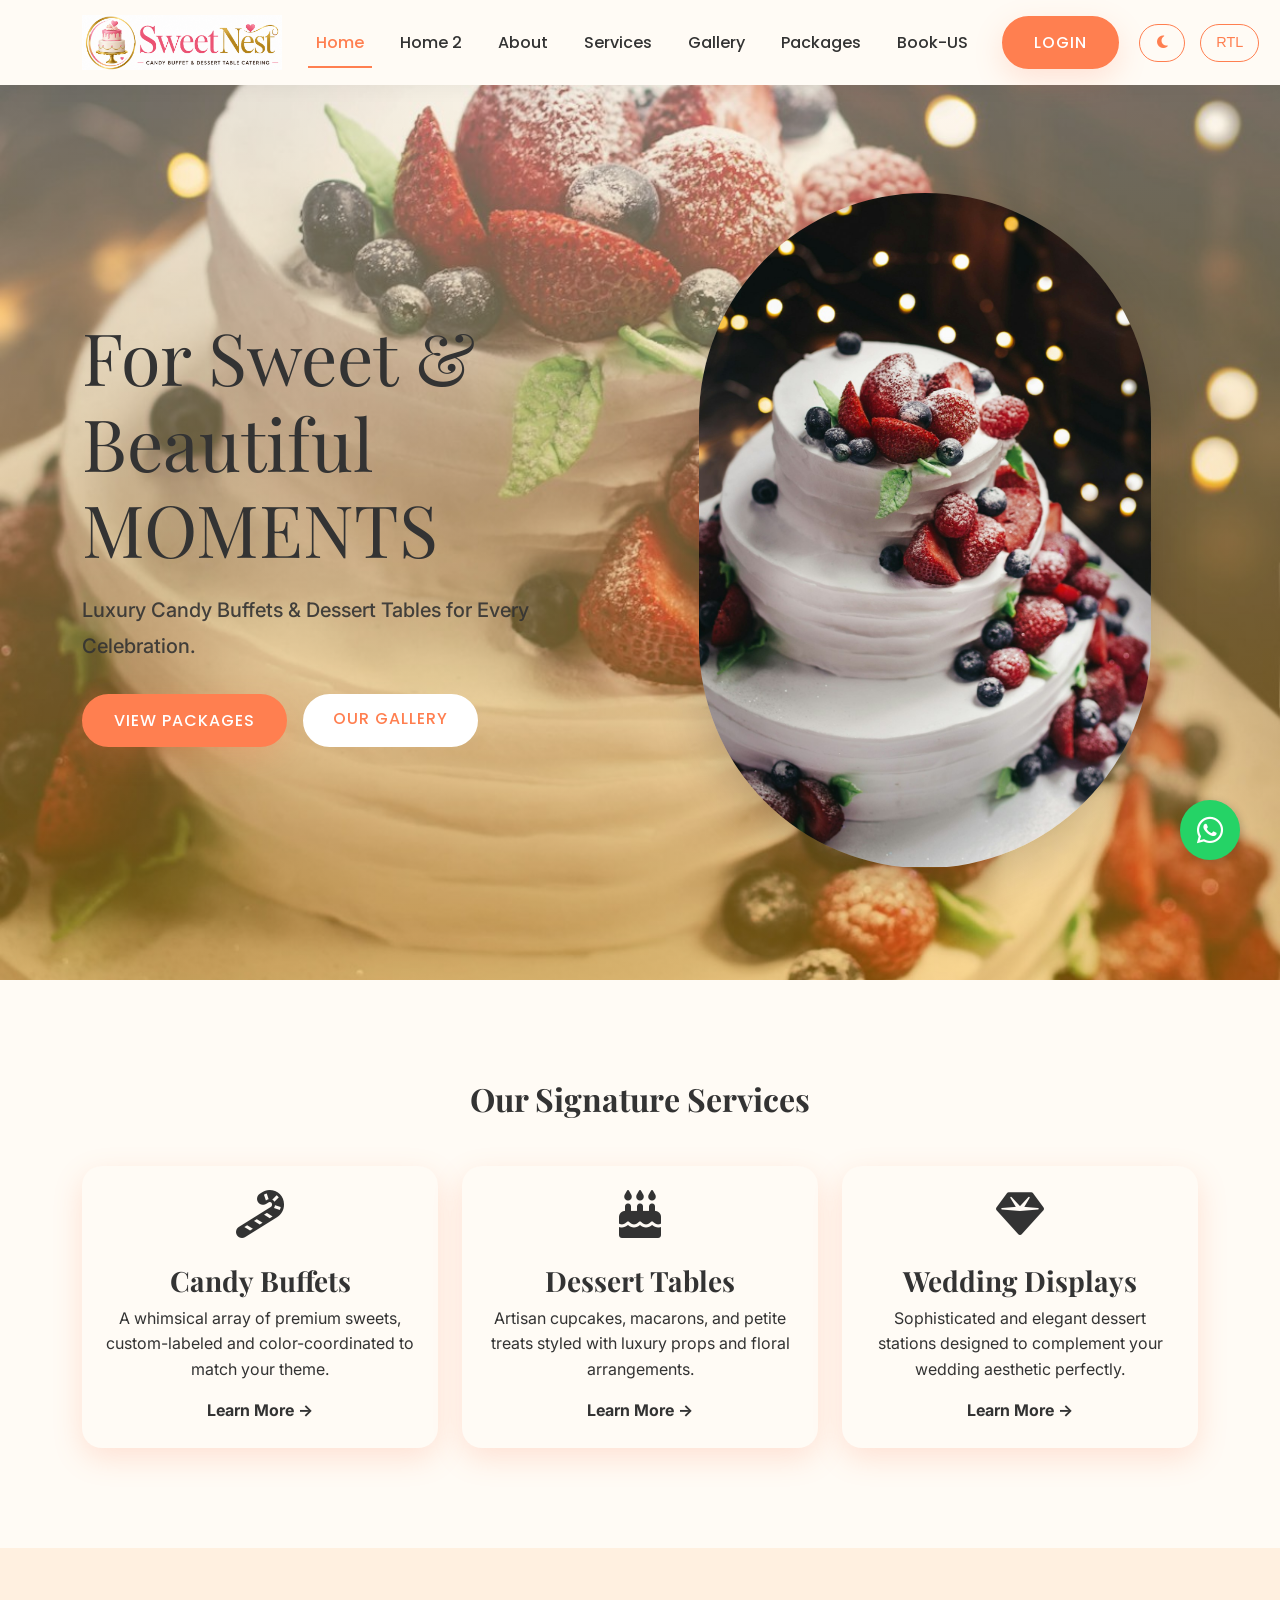
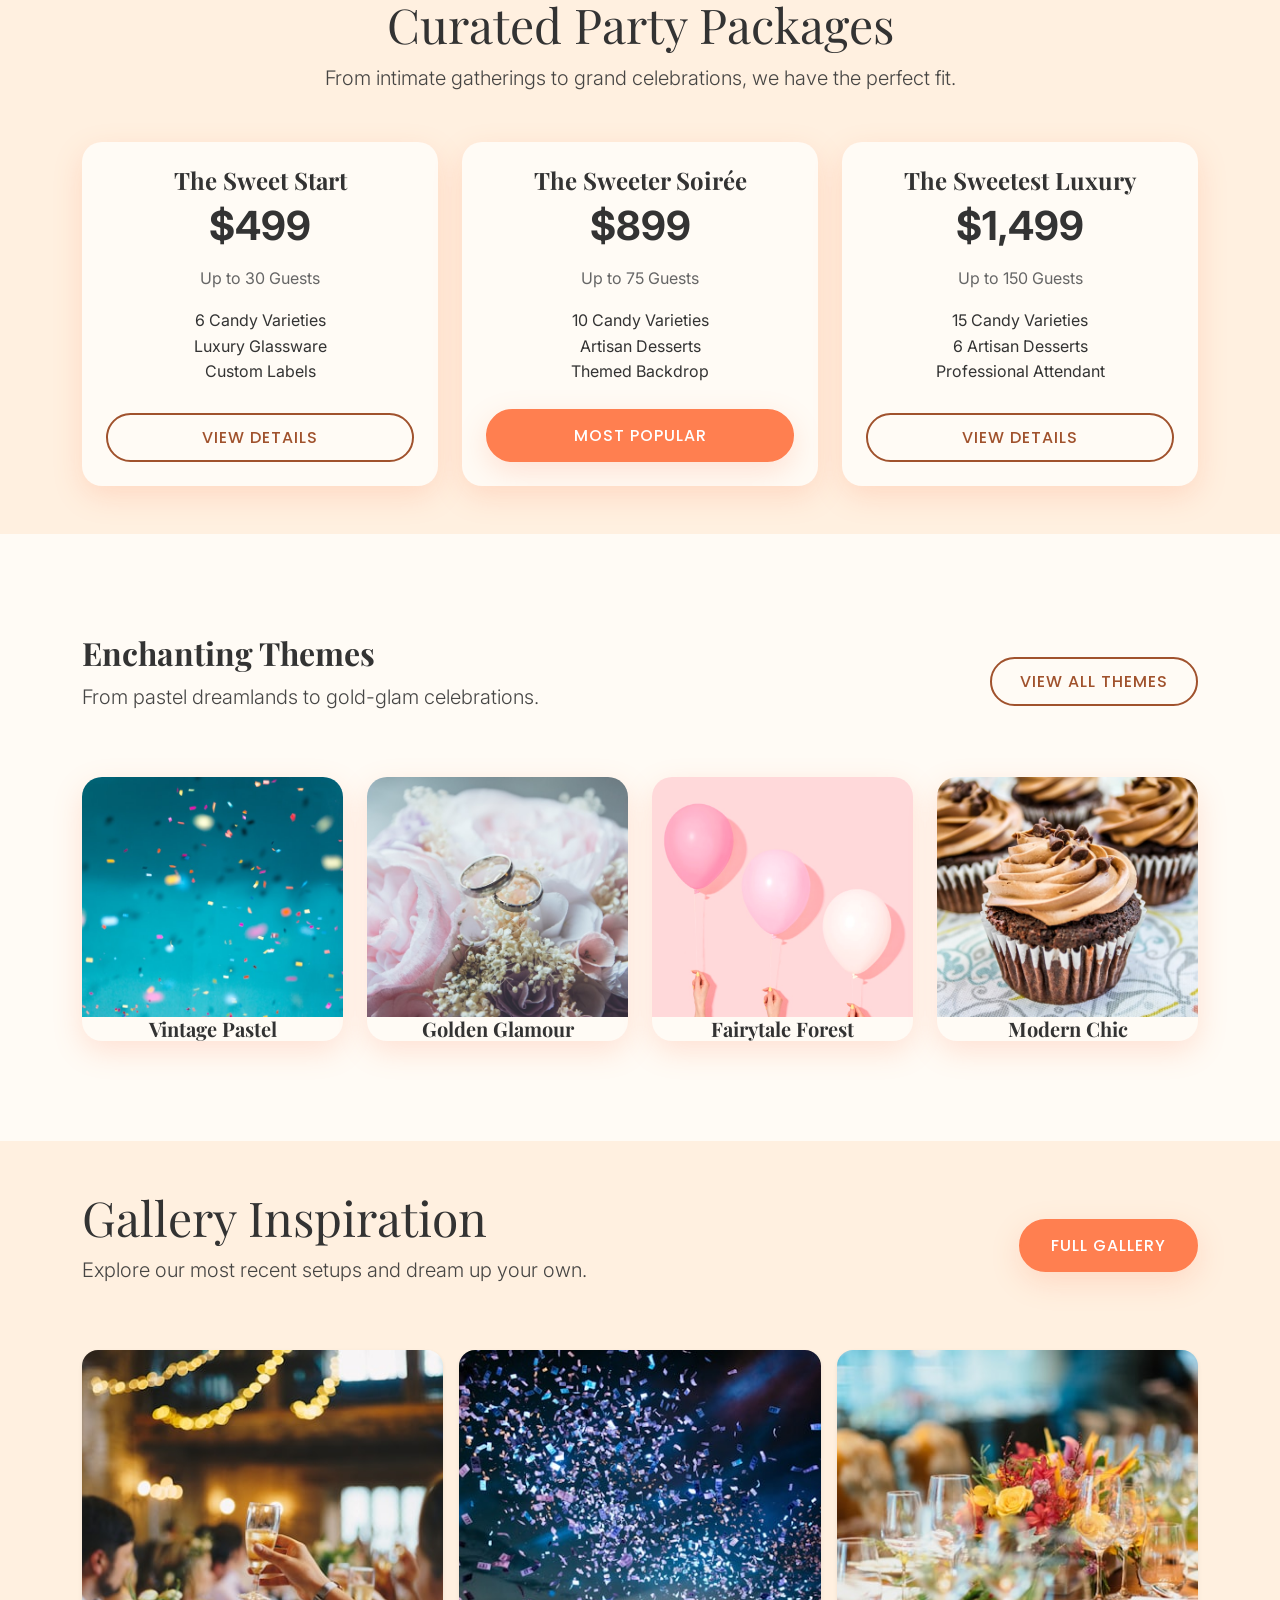
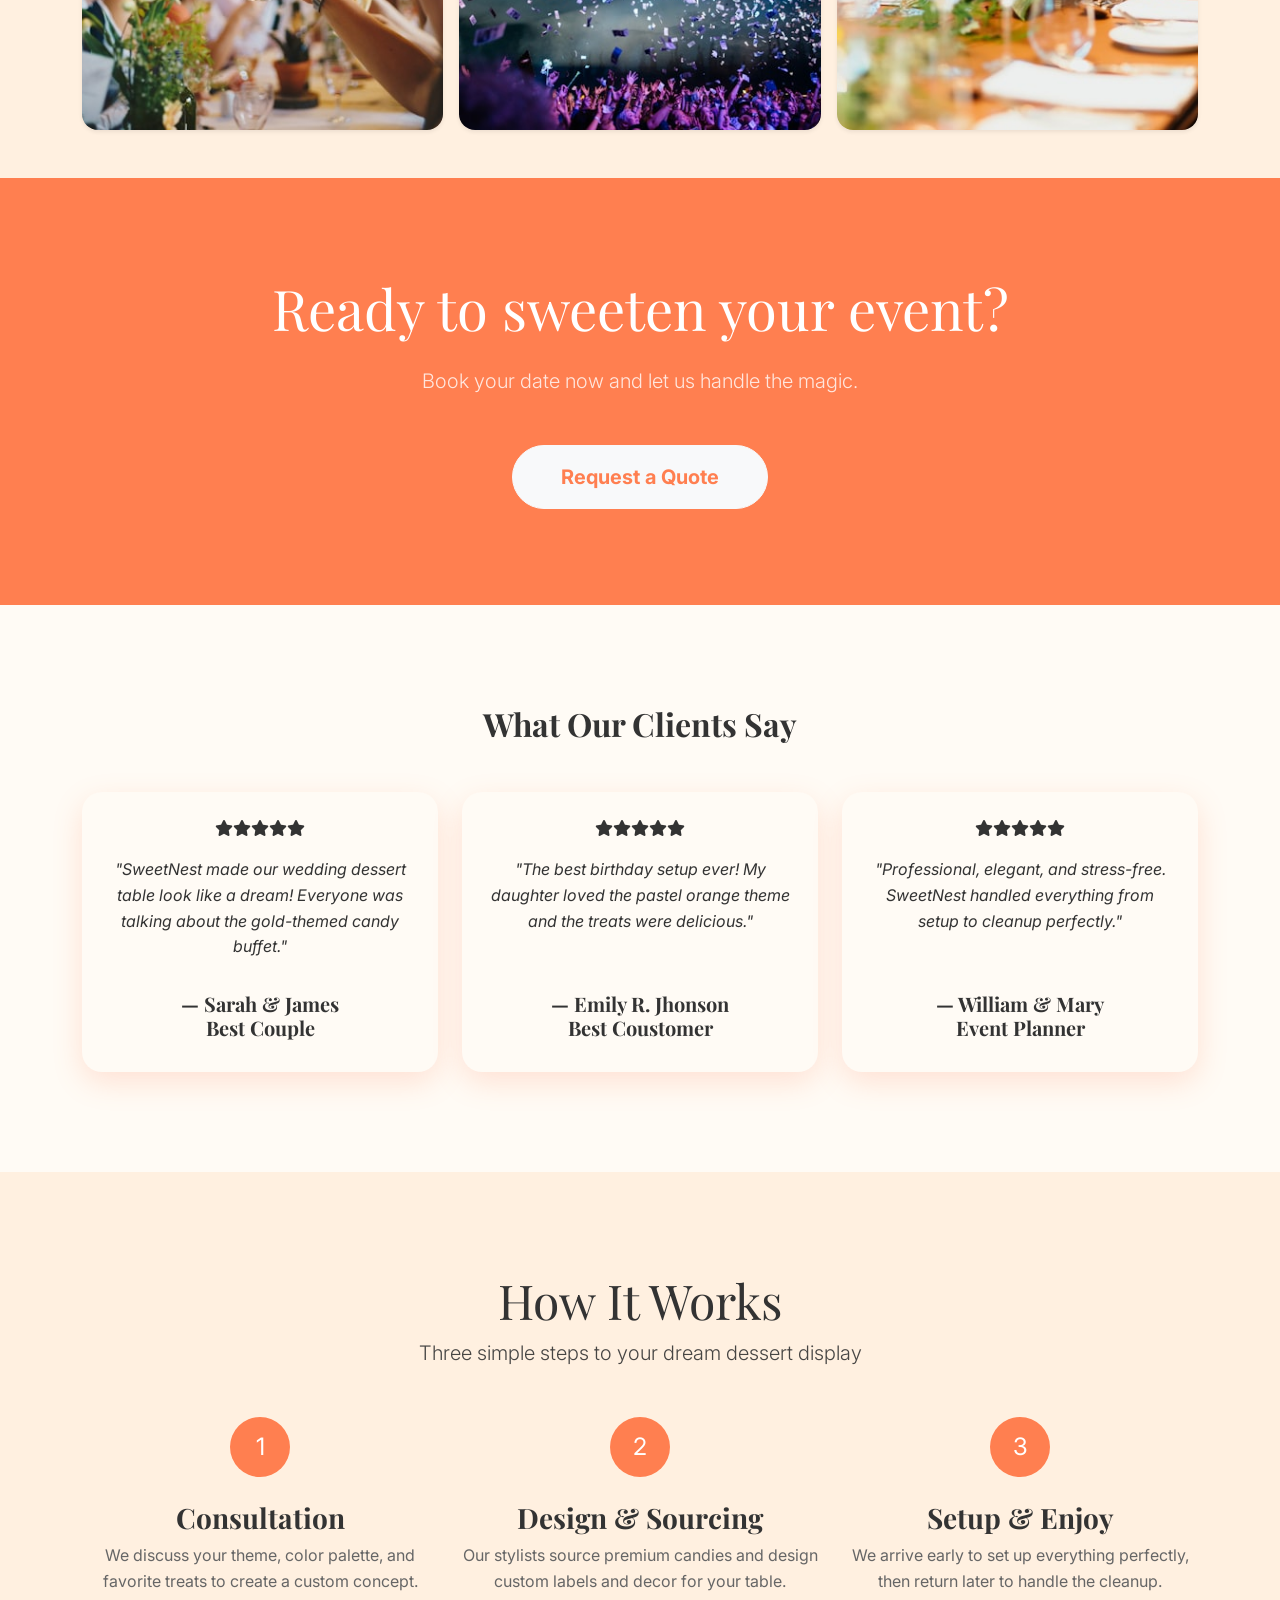
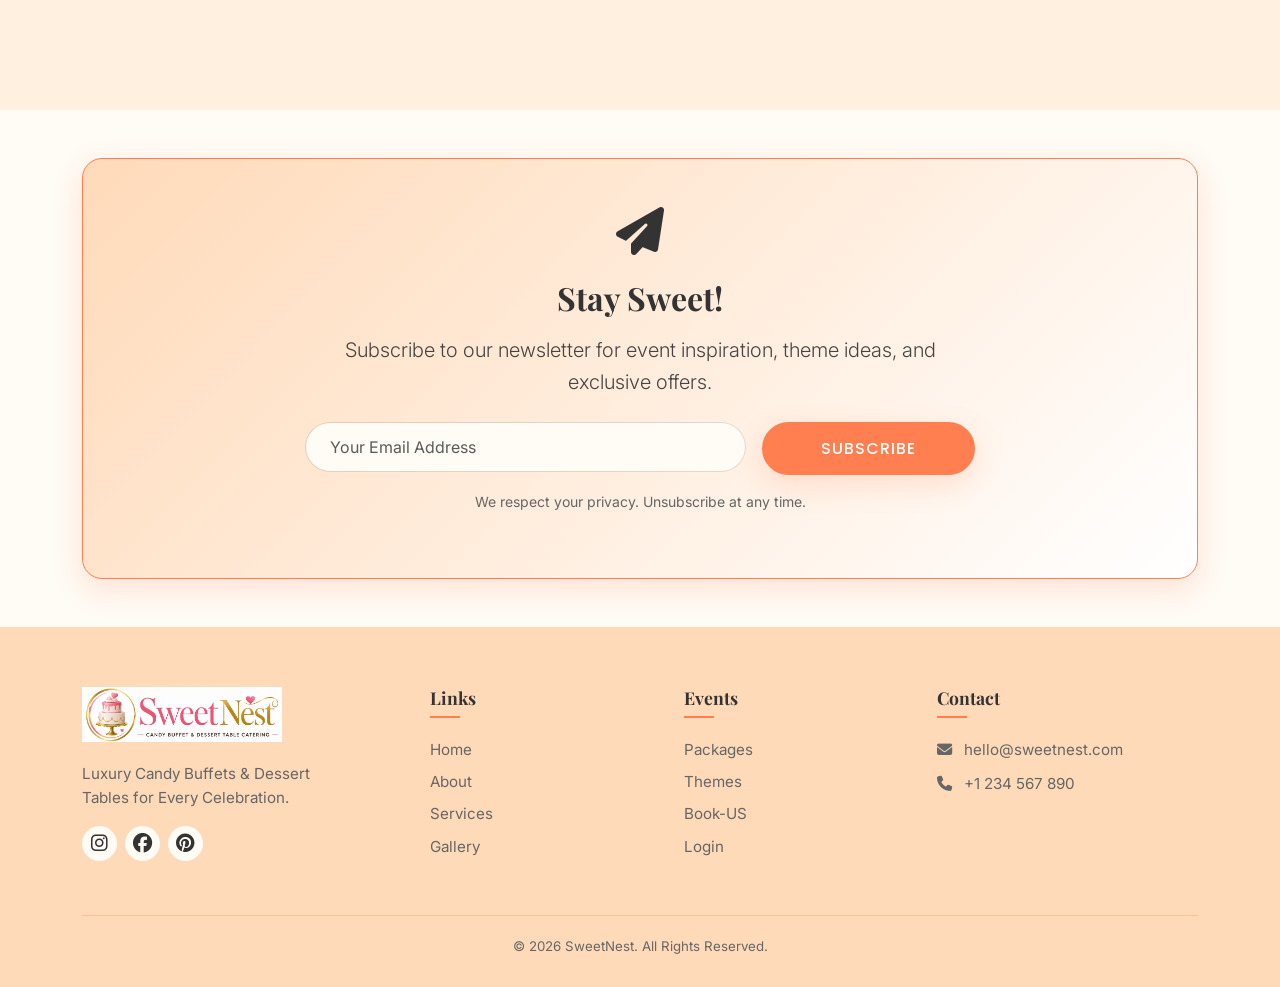
==== commit 0a8413b1: "back to top" ====
--- a/index.html
+++ b/index.html
@@ -399,7 +399,10 @@
         </div>
     </footer>
 
-    <!-- WhatsApp Floating Button -->
+    <!-- Floating Buttons -->
+    <button class="back-to-top" id="backToTop" title="Back to Top">
+        <i class="fas fa-chevron-up"></i>
+    </button>
     <a href="https://wa.me/1234567890" class="whatsapp-float" target="_blank">
         <i class="fab fa-whatsapp"></i>
     </a>
--- a/assets/css/style.css
+++ b/assets/css/style.css
@@ -117,6 +117,11 @@
     left: 40px;
 }
 
+[dir="rtl"] .back-to-top {
+    right: auto;
+    left: 110px;
+}
+
 /* Form Controls Theme Support */
 .form-label {
     font-family: var(--font-subheading);
@@ -478,6 +483,22 @@
     display: block;
 }
 
+.hero .btn-luxury-outline,
+.hero-2 .btn-luxury-outline,
+.package-inspiration .btn-luxury-outline {
+    background-color: #FFFFFF; /* White background for better visibility */
+    color: var(--primary-orange);
+    border-color: #FFFFFF;
+}
+
+.hero .btn-luxury-outline:hover,
+.hero-2 .btn-luxury-outline:hover,
+.package-inspiration .btn-luxury-outline:hover {
+    background-color: var(--primary-orange);
+    color: #FFFFFF;
+    border-color: var(--primary-orange);
+}
+
 @media (max-width: 991.98px) { /* For tablets and mobile devices */
     .hero {
         padding-top: 80px; /* Adjust based on navbar height */
@@ -486,8 +507,24 @@
     .hero-content {
         text-align: center; /* Center content on smaller screens */
     }
-    .hero-content .d-flex {
-        justify-content: center; /* Center buttons on smaller screens */
+    .hero-content .d-flex,
+    .hero-2 .d-flex.gap-3,
+    .package-inspiration .d-flex {
+        justify-content: center !important; /* Center buttons on smaller screens */
+        flex-direction: column; /* Stack buttons vertically */
+        align-items: center; /* Center buttons horizontally */
+        gap: 15px !important; /* Ensure consistent vertical gap */
+        margin-bottom: 40px; /* Added gap to prevent overlap with image below */
+    }
+    
+    .hero-content .btn-luxury,
+    .hero-content .btn-luxury-outline,
+    .hero-2 .btn-luxury,
+    .hero-2 .btn-luxury-outline,
+    .package-inspiration .btn-luxury,
+    .package-inspiration .btn-luxury-outline {
+        width: 100%;
+        max-width: 280px; /* Consistent width for stacked buttons */
     }
 }
 
@@ -931,6 +968,40 @@
     color: white;
 }
 
+/* Back to Top Button */
+.back-to-top {
+    position: fixed;
+    bottom: 40px;
+    right: 110px;
+    background-color: #FF7F50;
+    color: white;
+    width: 60px;
+    height: 60px;
+    border-radius: 50px;
+    display: flex;
+    align-items: center;
+    justify-content: center;
+    font-size: 24px;
+    box-shadow: 2px 2px 10px rgba(0,0,0,0.2);
+    z-index: 1000;
+    transition: var(--transition);
+    opacity: 0;
+    visibility: hidden;
+    cursor: pointer;
+    border: none;
+}
+
+.back-to-top.show {
+    opacity: 1;
+    visibility: visible;
+}
+
+.back-to-top:hover {
+    transform: scale(1.1);
+    color: white;
+    background-color: var(--primary-orange);
+}
+
 /* Compact & Elegant Footer */
 footer {
     background-color: var(--soft-orange);
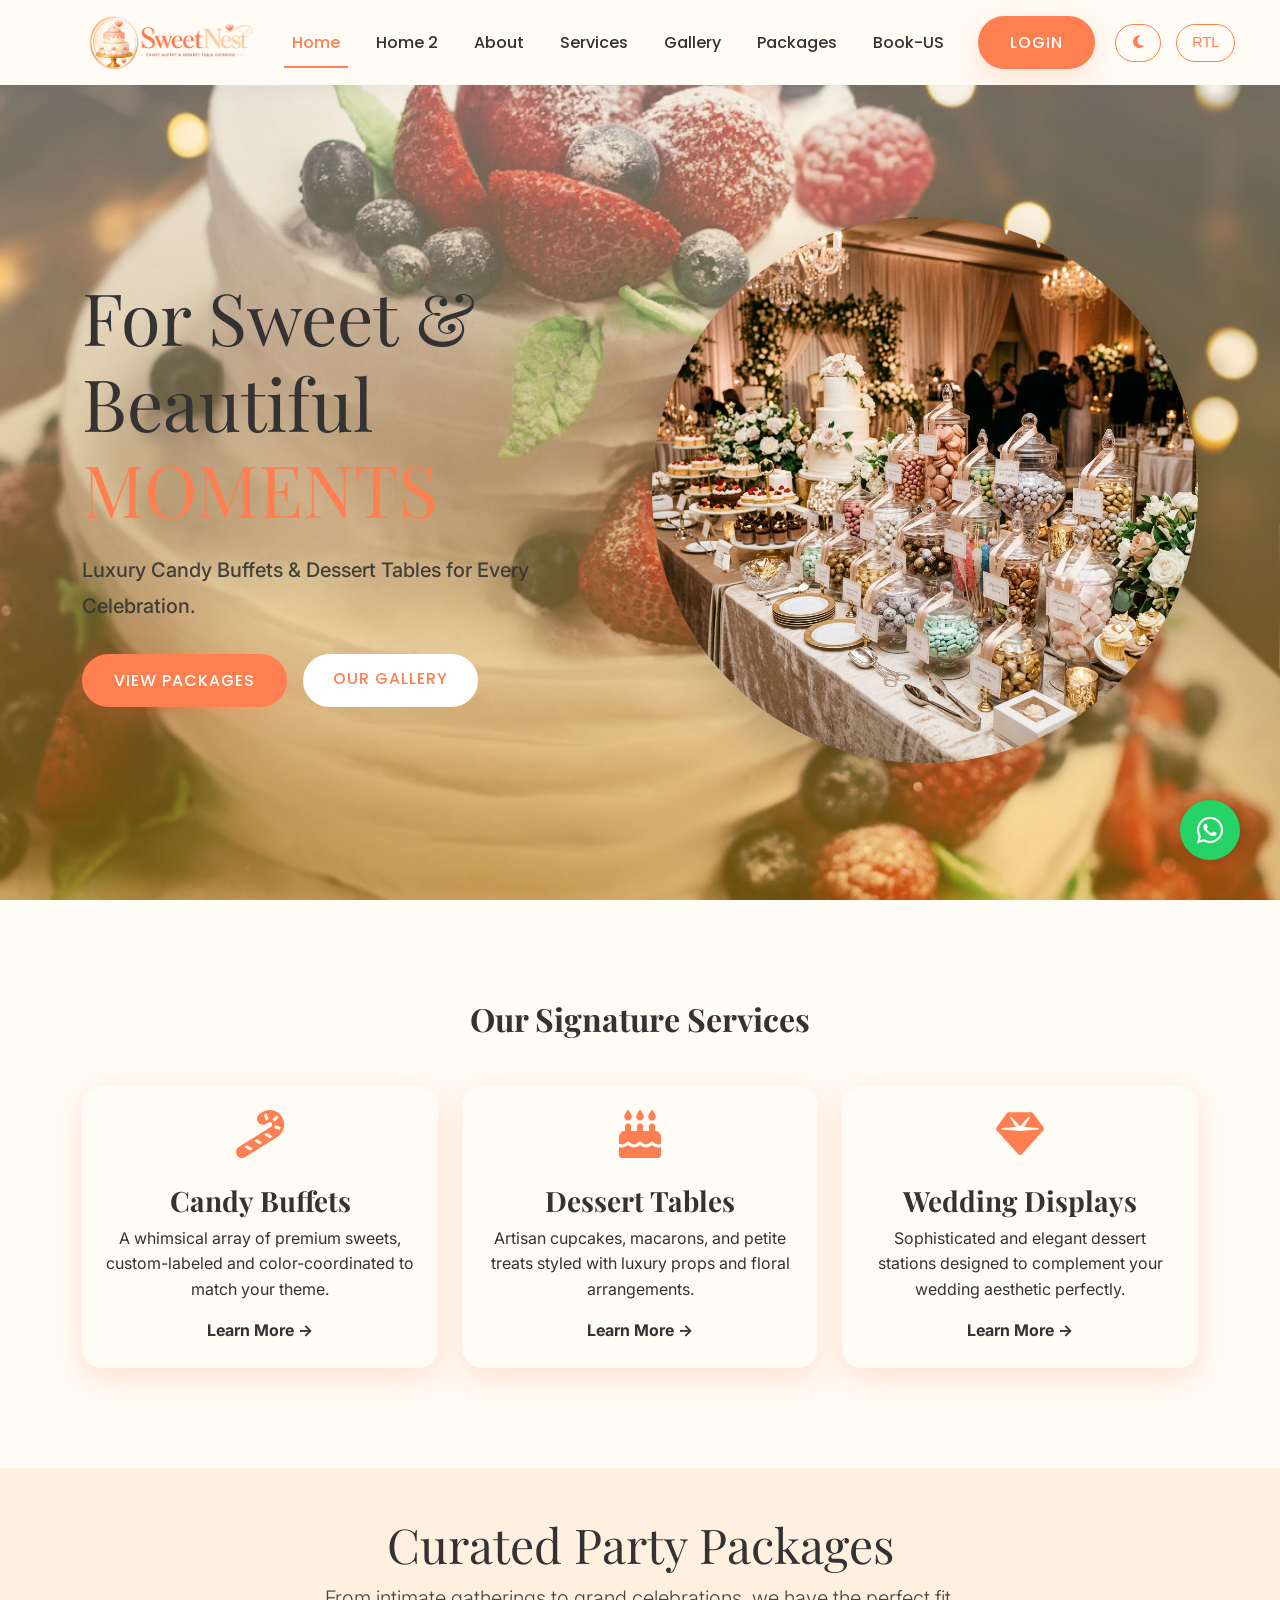
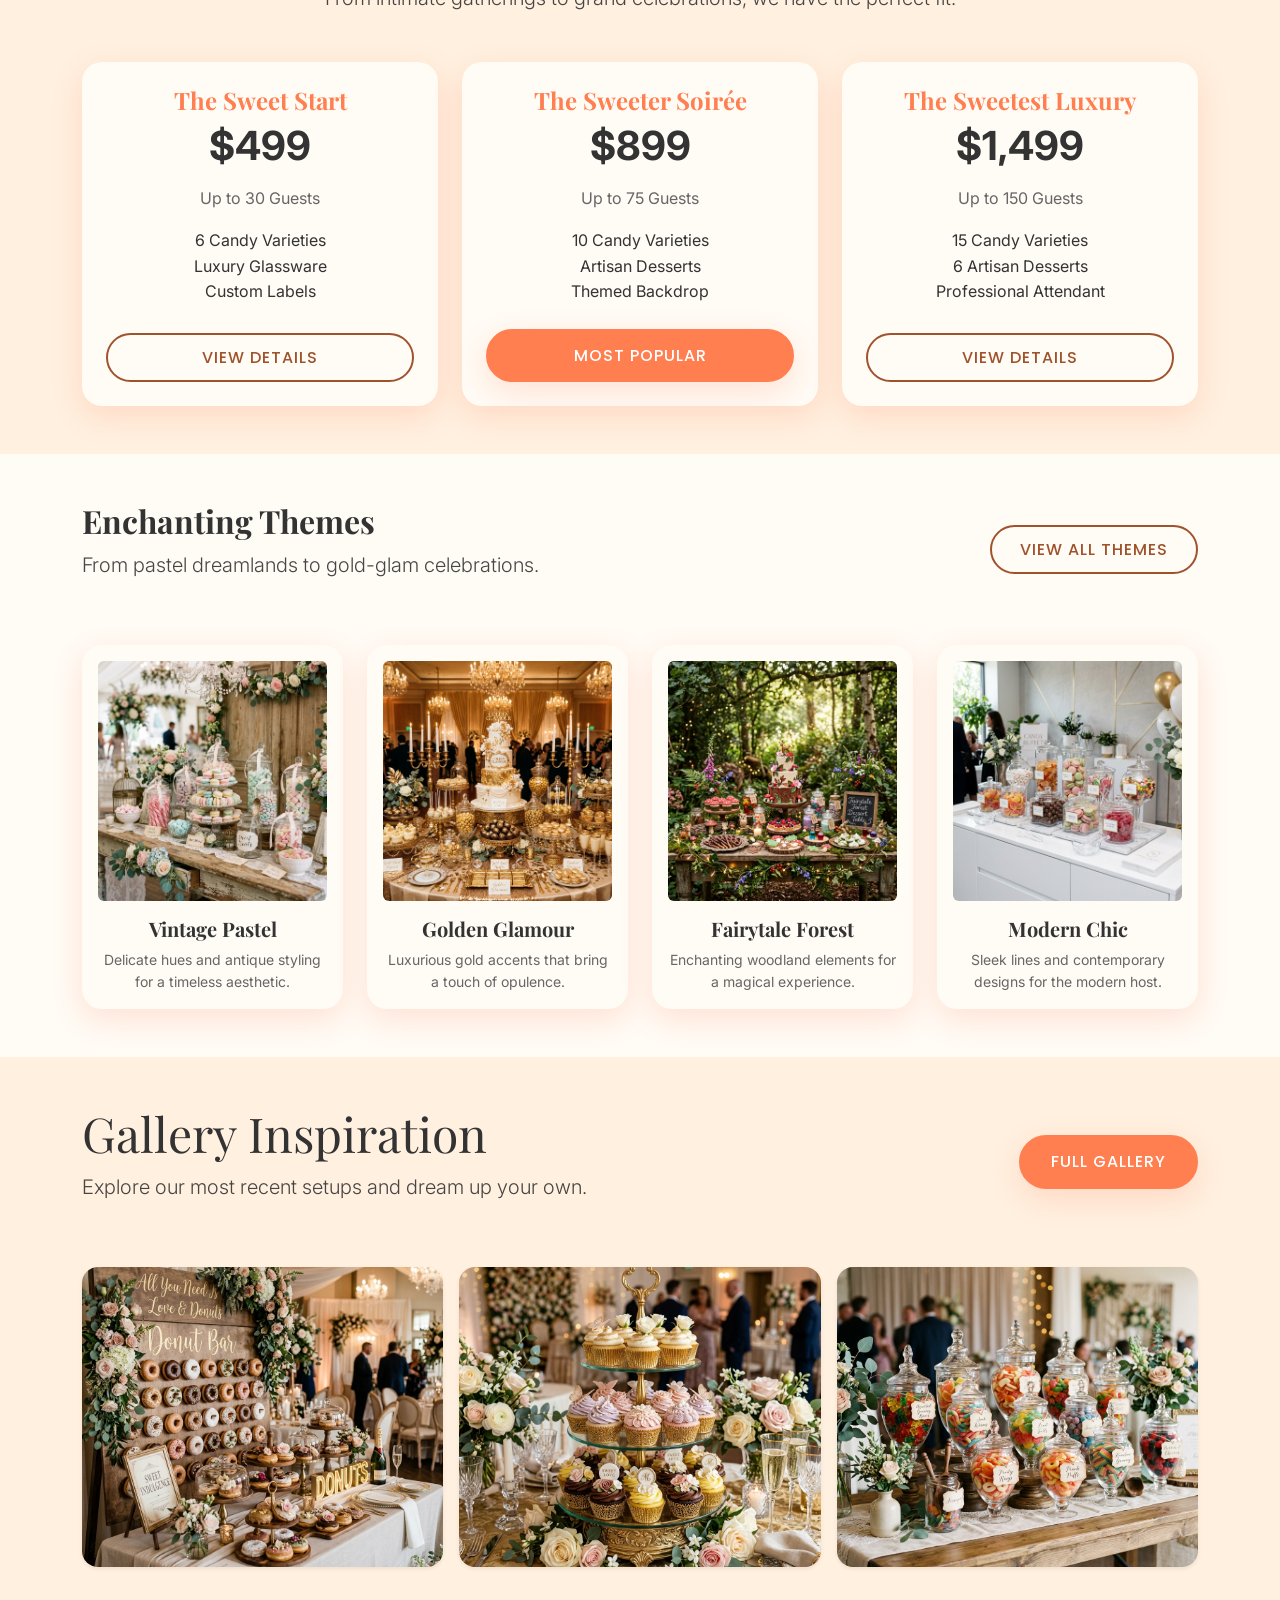
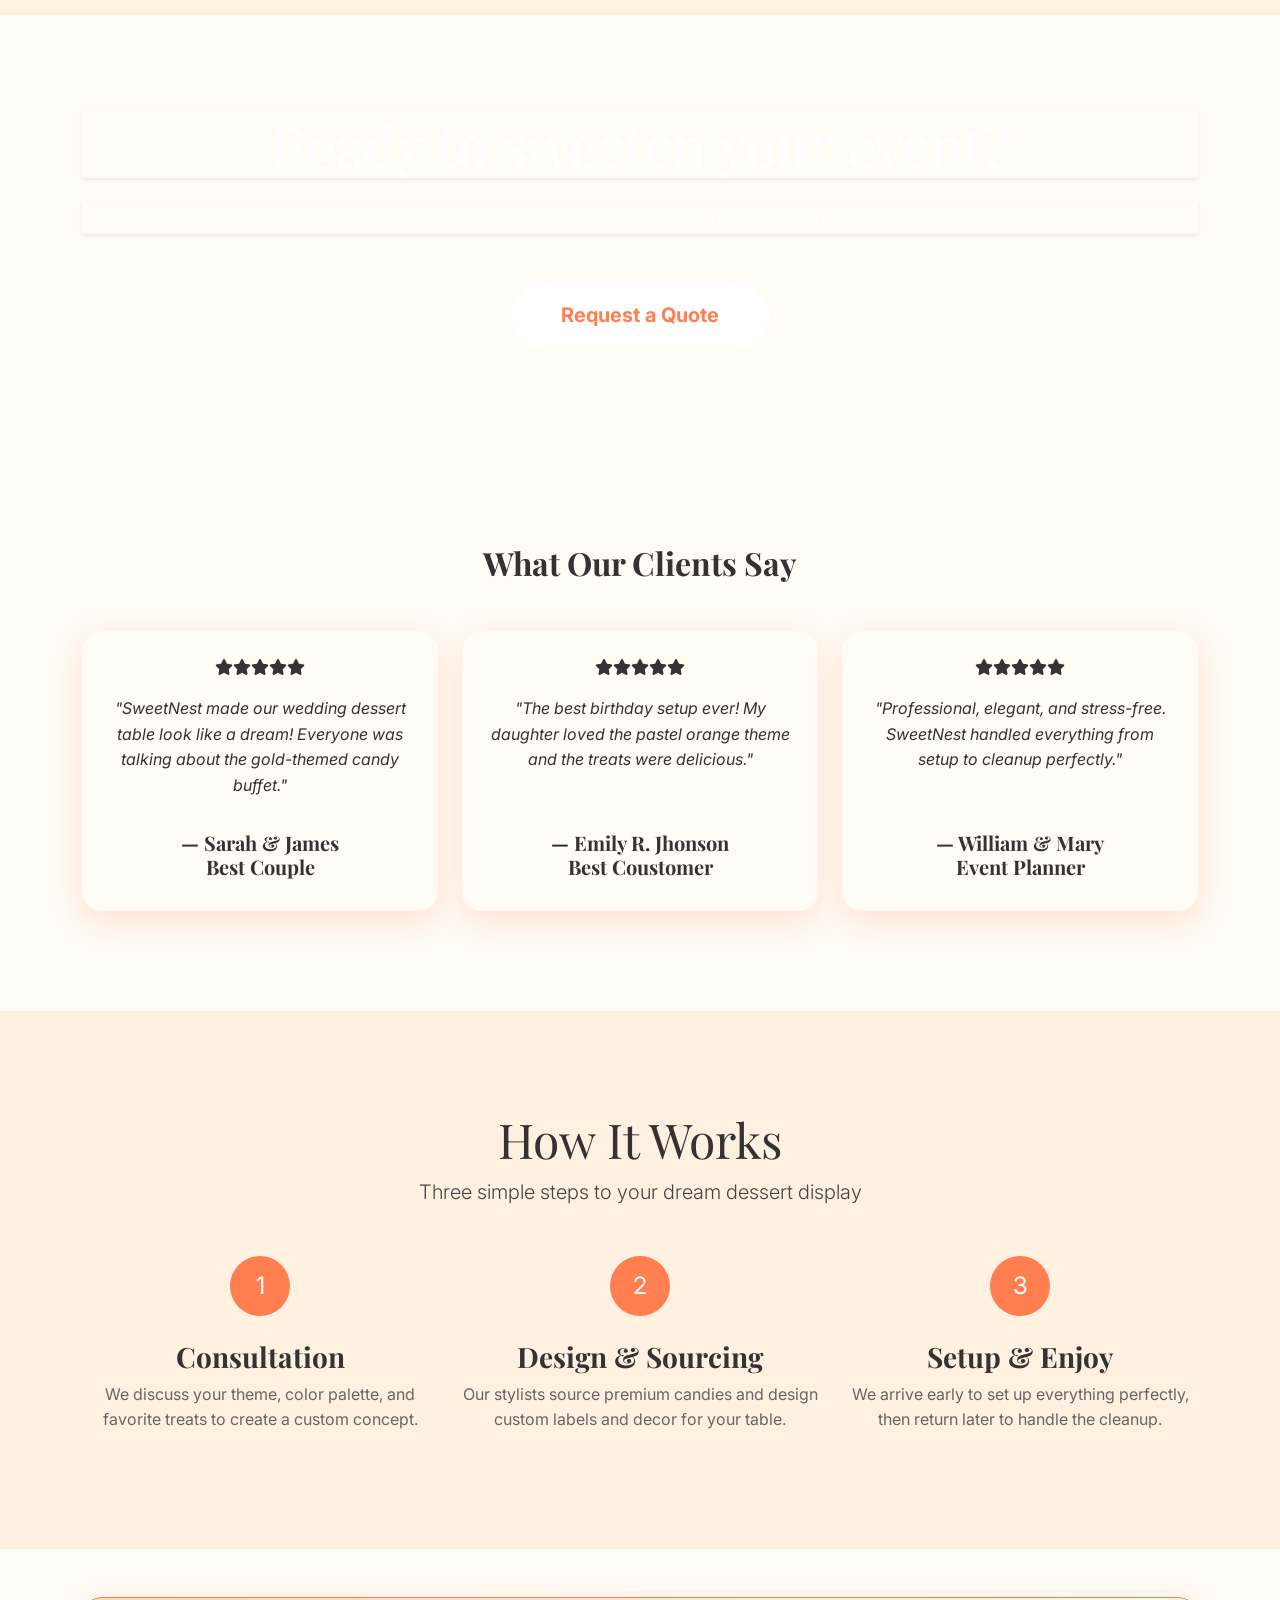
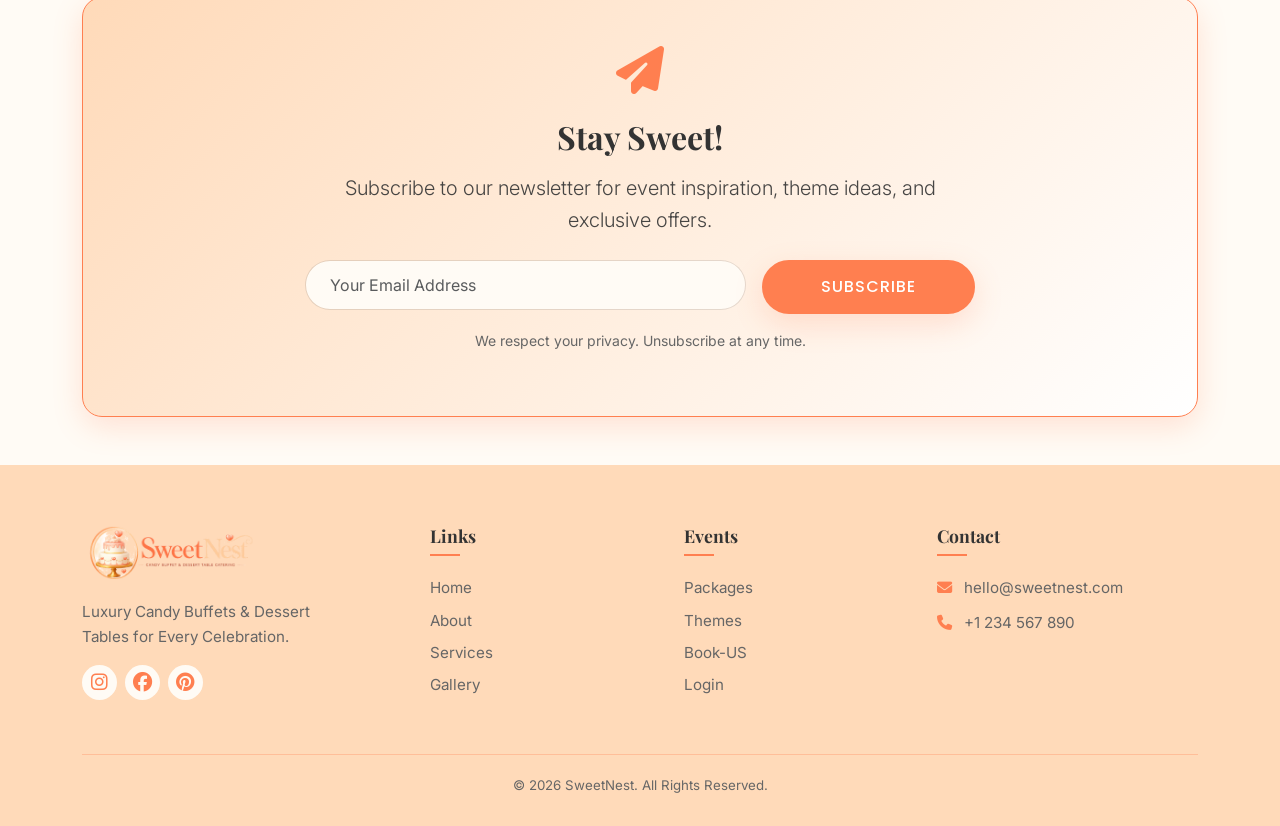
==== commit e8537d3b: "clientconcerns1" ====
--- a/index.html
+++ b/index.html
@@ -1,23 +1,27 @@
 <!DOCTYPE html>
 <html lang="en">
+
 <head>
     <meta charset="UTF-8">
     <meta name="viewport" content="width=device-width, initial-scale=1.0">
     <title>SweetNest | Luxury Candy Buffets & Dessert Tables</title>
-    <meta name="description" content="Luxury Candy Buffets & Dessert Tables for Every Celebration. Premium catering for weddings, birthdays, and corporate events.">
-    
+    <meta name="description"
+        content="Luxury Candy Buffets & Dessert Tables for Every Celebration. Premium catering for weddings, birthdays, and corporate events.">
+
     <!-- Bootstrap 5 CSS -->
     <link href="https://cdn.jsdelivr.net/npm/bootstrap@5.3.0/dist/css/bootstrap.min.css" rel="stylesheet">
-    
+
     <!-- Font Awesome -->
     <link rel="stylesheet" href="https://cdnjs.cloudflare.com/ajax/libs/font-awesome/6.4.0/css/all.min.css">
-    
+
     <!-- Custom CSS -->
     <link rel="stylesheet" href="assets/css/style.css">
-    
+
     <!-- Favicon -->
-    <link rel="icon" type="image/png" href="assets/images/favicon.png">
+    <link rel="shortcut icon" href="favicon.ico" type="image/x-icon">
+    <link rel="icon" href="assets/images/favicon.png" type="image/png">
 </head>
+
 <body>
 
     <!-- Navbar -->
@@ -58,7 +62,7 @@
     </nav>
 
     <!-- Hero Section -->
-    <header class="hero">
+    <header class="hero" style="height: calc(100vh - 80px);">
         <div class="container">
             <div class="row align-items-center">
                 <div class="col-lg-6 hero-content">
@@ -71,7 +75,8 @@
                 </div>
                 <div class="col-lg-6">
                     <div class="position-relative">
-                        <img src="assets/images/hero.jpg" alt="Luxury Dessert Table" class="img-fluid rounded-pill shadow-lg floating-candy hero-img-main">
+                        <img src="assets/images/hero_candy.png" alt="Luxury Dessert Table"
+                            class="img-fluid rounded-pill shadow-lg floating-candy hero-img-main">
                     </div>
                 </div>
             </div>
@@ -89,7 +94,8 @@
                             <i class="fas fa-candy-cane fa-3x text-primary-orange"></i>
                         </div>
                         <h3>Candy Buffets</h3>
-                        <p>A whimsical array of premium sweets, custom-labeled and color-coordinated to match your theme.</p>
+                        <p>A whimsical array of premium sweets, custom-labeled and color-coordinated to match your
+                            theme.</p>
                         <a href="services.html" class="text-gold text-decoration-none fw-bold">Learn More →</a>
                     </div>
                 </div>
@@ -99,7 +105,8 @@
                             <i class="fas fa-birthday-cake fa-3x text-primary-orange"></i>
                         </div>
                         <h3>Dessert Tables</h3>
-                        <p>Artisan cupcakes, macarons, and petite treats styled with luxury props and floral arrangements.</p>
+                        <p>Artisan cupcakes, macarons, and petite treats styled with luxury props and floral
+                            arrangements.</p>
                         <a href="services.html" class="text-gold text-decoration-none fw-bold">Learn More →</a>
                     </div>
                 </div>
@@ -109,7 +116,8 @@
                             <i class="fas fa-gem fa-3x text-primary-orange"></i>
                         </div>
                         <h3>Wedding Displays</h3>
-                        <p>Sophisticated and elegant dessert stations designed to complement your wedding aesthetic perfectly.</p>
+                        <p>Sophisticated and elegant dessert stations designed to complement your wedding aesthetic
+                            perfectly.</p>
                         <a href="services.html" class="text-gold text-decoration-none fw-bold">Learn More →</a>
                     </div>
                 </div>
@@ -169,7 +177,7 @@
     </section>
 
     <!-- Themes Carousel -->
-    <section class="themes">
+    <section class="themes py-5">
         <div class="container">
             <div class="row align-items-center mb-5">
                 <div class="col-md-8">
@@ -180,45 +188,50 @@
                     <a href="themes.html" class="btn-luxury-outline">View All Themes</a>
                 </div>
             </div>
-            
+
             <div class="row g-4">
                 <div class="col-md-6 col-lg-3">
-                    <div class="luxury-card">
-                        <div class="luxury-card-img">
-                            <img src="assets/images/theme-vintage.jpg" class="card-img-top" alt="Vintage Pastel Theme">
-                        </div>
-                        <div class="card-body text-center">
-                            <h5 class="card-title">Vintage Pastel</h5>
+                    <div class="luxury-card h-100 p-3">
+                        <div class="luxury-card-img mb-3">
+                            <img src="assets/images/theme-vintage.png" class="card-img-top rounded" alt="Vintage Pastel Theme">
+                        </div>
+                        <div class="card-body text-center p-0">
+                            <h5 class="card-title mb-2">Vintage Pastel</h5>
+                            <p class="text-muted small mb-0">Delicate hues and antique styling for a timeless aesthetic.</p>
                         </div>
                     </div>
                 </div>
                 <div class="col-md-6 col-lg-3">
-                    <div class="luxury-card">
-                        <div class="luxury-card-img">
-                            <img src="assets/images/theme-gold.jpg" class="card-img-top" alt="Golden Glamour Theme">
-                        </div>
-                        <div class="card-body text-center">
-                            <h5 class="card-title">Golden Glamour</h5>
+                    <div class="luxury-card h-100 p-3">
+                        <div class="luxury-card-img mb-3">
+                            <img src="assets/images/theme-gold.png" class="card-img-top rounded" alt="Golden Glamour Theme">
+                        </div>
+                        <div class="card-body text-center p-0">
+                            <h5 class="card-title mb-2">Golden Glamour</h5>
+                            <p class="text-muted small mb-0">Luxurious gold accents that bring a touch of opulence.</p>
                         </div>
                     </div>
                 </div>
                 <div class="col-md-6 col-lg-3">
-                    <div class="luxury-card">
-                        <div class="luxury-card-img">
-                            <img src="assets/images/theme-fairytale.jpg" class="card-img-top" alt="Fairytale Forest Theme">
-                        </div>
-                        <div class="card-body text-center">
-                            <h5 class="card-title">Fairytale Forest</h5>
+                    <div class="luxury-card h-100 p-3">
+                        <div class="luxury-card-img mb-3">
+                            <img src="assets/images/theme-fairytale.png" class="card-img-top rounded"
+                                alt="Fairytale Forest Theme">
+                        </div>
+                        <div class="card-body text-center p-0">
+                            <h5 class="card-title mb-2">Fairytale Forest</h5>
+                            <p class="text-muted small mb-0">Enchanting woodland elements for a magical experience.</p>
                         </div>
                     </div>
                 </div>
                 <div class="col-md-6 col-lg-3">
-                    <div class="luxury-card">
-                        <div class="luxury-card-img">
-                            <img src="assets/images/theme-modern.jpg" class="card-img-top" alt="Modern Chic Theme">
-                        </div>
-                        <div class="card-body text-center">
-                            <h5 class="card-title">Modern Chic</h5>
+                    <div class="luxury-card h-100 p-3">
+                        <div class="luxury-card-img mb-3">
+                            <img src="assets/images/theme-modern.png" class="card-img-top rounded" alt="Modern Chic Theme">
+                        </div>
+                        <div class="card-body text-center p-0">
+                            <h5 class="card-title mb-2">Modern Chic</h5>
+                            <p class="text-muted small mb-0">Sleek lines and contemporary designs for the modern host.</p>
                         </div>
                     </div>
                 </div>
@@ -240,24 +253,26 @@
             </div>
             <div class="row g-3">
                 <div class="col-md-4">
-                    <img src="assets/images/gallery-1.jpg" alt="Gallery 1" class="img-fluid rounded-4 shadow-sm">
-                </div>
-                <div class="col-md-4">
-                    <img src="assets/images/gallery-2.jpg" alt="Gallery 2" class="img-fluid rounded-4 shadow-sm">
-                </div>
-                <div class="col-md-4">
-                    <img src="assets/images/gallery-3.jpg" alt="Gallery 3" class="img-fluid rounded-4 shadow-sm">
+                    <img src="assets/images/donuts.png" alt="Candy Buffet Setup" class="img-fluid rounded-4 shadow-sm" style="height: 300px; object-fit: cover; width: 100%;">
+                </div>
+                <div class="col-md-4">
+                    <img src="assets/images/cupcakes.png" alt="Donuts Dessert Table" class="img-fluid rounded-4 shadow-sm" style="height: 300px; object-fit: cover; width: 100%;">
+                </div>
+                <div class="col-md-4">
+                    <img src="assets/images/gummy.png" alt="Cupcake Display" class="img-fluid rounded-4 shadow-sm" style="height: 300px; object-fit: cover; width: 100%;">
                 </div>
             </div>
         </div>
     </section>
 
     <!-- Booking CTA -->
-    <section class="cta-section text-center py-5" style="background-color: var(--primary-orange); color: #FFFFFF;">
+    <section class="cta-section text-center py-5" style="background: linear-gradient(rgba(0, 0, 0, 0.5), rgba(0, 0, 0, 0.5)), url('assets/images/cta_bg_1.png'); background-size: cover; background-position: center; color: #FFFFFF; background-attachment: fixed;">
         <div class="container py-5">
-            <h2 class="display-4 text-white mb-4">Ready to sweeten your event?</h2>
-            <p class="lead mb-5" style="color: rgba(255, 255, 255, 0.9);">Book your date now and let us handle the magic.</p>
-            <a href="contact.html" class="btn btn-light btn-lg rounded-pill px-5 py-3 fw-bold" style="color: var(--primary-orange);">Request a Quote</a>
+            <h2 class="display-4 text-white mb-4 shadow-sm">Ready to sweeten your event?</h2>
+            <p class="lead mb-5 shadow-sm" style="color: rgba(255, 255, 255, 0.9);">Book your date now and let us handle the
+                magic.</p>
+            <a href="contact.html" class="btn btn-light btn-lg rounded-pill px-5 py-3 fw-bold cta-btn">Request a
+                Quote</a>
         </div>
     </section>
 
@@ -269,27 +284,33 @@
                 <div class="col-md-4">
                     <div class="testimonial-card p-4 text-center">
                         <div class="stars mb-3 text-gold">
-                            <i class="fas fa-star"></i><i class="fas fa-star"></i><i class="fas fa-star"></i><i class="fas fa-star"></i><i class="fas fa-star"></i>
-                        </div>
-                        <p class="fst-italic">"SweetNest made our wedding dessert table look like a dream! Everyone was talking about the gold-themed candy buffet."</p>
+                            <i class="fas fa-star"></i><i class="fas fa-star"></i><i class="fas fa-star"></i><i
+                                class="fas fa-star"></i><i class="fas fa-star"></i>
+                        </div>
+                        <p class="fst-italic">"SweetNest made our wedding dessert table look like a dream! Everyone was
+                            talking about the gold-themed candy buffet."</p>
                         <h5 class="mt-3">— Sarah & James<br>Best Couple</h5>
                     </div>
                 </div>
                 <div class="col-md-4">
                     <div class="testimonial-card p-4 text-center">
                         <div class="stars mb-3 text-gold">
-                            <i class="fas fa-star"></i><i class="fas fa-star"></i><i class="fas fa-star"></i><i class="fas fa-star"></i><i class="fas fa-star"></i>
-                        </div>
-                        <p class="fst-italic">"The best birthday setup ever! My daughter loved the pastel orange theme and the treats were delicious."</p>
+                            <i class="fas fa-star"></i><i class="fas fa-star"></i><i class="fas fa-star"></i><i
+                                class="fas fa-star"></i><i class="fas fa-star"></i>
+                        </div>
+                        <p class="fst-italic">"The best birthday setup ever! My daughter loved the pastel orange theme
+                            and the treats were delicious."</p>
                         <h5 class="mt-3">— Emily R. Jhonson<br>Best Coustomer</h5>
                     </div>
                 </div>
                 <div class="col-md-4">
                     <div class="testimonial-card p-4 text-center">
                         <div class="stars mb-3 text-gold">
-                            <i class="fas fa-star"></i><i class="fas fa-star"></i><i class="fas fa-star"></i><i class="fas fa-star"></i><i class="fas fa-star"></i>
-                        </div>
-                        <p class="fst-italic">"Professional, elegant, and stress-free. SweetNest handled everything from setup to cleanup perfectly."</p>
+                            <i class="fas fa-star"></i><i class="fas fa-star"></i><i class="fas fa-star"></i><i
+                                class="fas fa-star"></i><i class="fas fa-star"></i>
+                        </div>
+                        <p class="fst-italic">"Professional, elegant, and stress-free. SweetNest handled everything from
+                            setup to cleanup perfectly."</p>
                         <h5 class="mt-3">— William & Mary<br>Event Planner</h5>
                     </div>
                 </div>
@@ -307,23 +328,32 @@
             <div class="row g-4 text-center">
                 <div class="col-md-4">
                     <div class="process-step">
-                        <div class="step-number mb-4 mx-auto d-flex align-items-center justify-content-center bg-primary-orange text-white rounded-circle" style="width: 60px; height: 60px; font-size: 1.5rem; background-color: var(--primary-orange);">1</div>
+                        <div class="step-number mb-4 mx-auto d-flex align-items-center justify-content-center bg-primary-orange text-white rounded-circle"
+                            style="width: 60px; height: 60px; font-size: 1.5rem; background-color: var(--primary-orange);">
+                            1</div>
                         <h3>Consultation</h3>
-                        <p class="text-muted">We discuss your theme, color palette, and favorite treats to create a custom concept.</p>
+                        <p class="text-muted">We discuss your theme, color palette, and favorite treats to create a
+                            custom concept.</p>
                     </div>
                 </div>
                 <div class="col-md-4">
                     <div class="process-step">
-                        <div class="step-number mb-4 mx-auto d-flex align-items-center justify-content-center bg-primary-orange text-white rounded-circle" style="width: 60px; height: 60px; font-size: 1.5rem; background-color: var(--primary-orange);">2</div>
+                        <div class="step-number mb-4 mx-auto d-flex align-items-center justify-content-center bg-primary-orange text-white rounded-circle"
+                            style="width: 60px; height: 60px; font-size: 1.5rem; background-color: var(--primary-orange);">
+                            2</div>
                         <h3>Design & Sourcing</h3>
-                        <p class="text-muted">Our stylists source premium candies and design custom labels and decor for your table.</p>
+                        <p class="text-muted">Our stylists source premium candies and design custom labels and decor for
+                            your table.</p>
                     </div>
                 </div>
                 <div class="col-md-4">
                     <div class="process-step">
-                        <div class="step-number mb-4 mx-auto d-flex align-items-center justify-content-center bg-primary-orange text-white rounded-circle" style="width: 60px; height: 60px; font-size: 1.5rem; background-color: var(--primary-orange);">3</div>
+                        <div class="step-number mb-4 mx-auto d-flex align-items-center justify-content-center bg-primary-orange text-white rounded-circle"
+                            style="width: 60px; height: 60px; font-size: 1.5rem; background-color: var(--primary-orange);">
+                            3</div>
                         <h3>Setup & Enjoy</h3>
-                        <p class="text-muted">We arrive early to set up everything perfectly, then return later to handle the cleanup.</p>
+                        <p class="text-muted">We arrive early to set up everything perfectly, then return later to
+                            handle the cleanup.</p>
                     </div>
                 </div>
             </div>
@@ -333,15 +363,18 @@
     <!-- Newsletter Section -->
     <section class="newsletter-section py-5">
         <div class="container">
-            <div class="luxury-card p-5 text-center" style="background: linear-gradient(135deg, var(--soft-orange) 0%, #ffffff 100%); border: 1px solid var(--primary-orange);">
+            <div class="luxury-card p-5 text-center"
+                style="background: linear-gradient(135deg, var(--soft-orange) 0%, #ffffff 100%); border: 1px solid var(--primary-orange);">
                 <div class="row justify-content-center">
                     <div class="col-lg-8">
                         <i class="fas fa-paper-plane fa-3x text-primary-orange mb-4"></i>
                         <h2 class="mb-3">Stay Sweet!</h2>
-                        <p class="lead mb-4">Subscribe to our newsletter for event inspiration, theme ideas, and exclusive offers.</p>
+                        <p class="lead mb-4">Subscribe to our newsletter for event inspiration, theme ideas, and
+                            exclusive offers.</p>
                         <form class="row g-3 justify-content-center">
                             <div class="col-md-8">
-                                <input type="email" class="form-control rounded-pill px-4" placeholder="Your Email Address" required>
+                                <input type="email" class="form-control rounded-pill px-4"
+                                    placeholder="Your Email Address" required>
                             </div>
                             <div class="col-md-4">
                                 <button type="submit" class="btn-luxury w-100">Subscribe</button>
@@ -411,4 +444,5 @@
     <script src="https://cdn.jsdelivr.net/npm/bootstrap@5.3.0/dist/js/bootstrap.bundle.min.js"></script>
     <script src="assets/js/main.js"></script>
 </body>
-</html>
+
+</html>
--- a/assets/css/style.css
+++ b/assets/css/style.css
@@ -17,15 +17,17 @@
     --bg-light: #FFF0E0;
     --card-bg: #FFFBF5;
     --navbar-bg: #FFFBF5;
-    
+    --hero-overlay: rgba(255, 255, 255, 0.9);
+    --cta-overlay: rgba(255, 127, 80, 0.85);
+
     --font-heading: 'Playfair Display', serif;
     --font-subheading: 'Poppins', sans-serif;
     --font-body: 'Inter', sans-serif;
-    
+
     --transition: all 0.3s ease;
     --shadow-soft: 0 10px 30px rgba(255, 127, 80, 0.2);
     --shadow-hover: 0 15px 40px rgba(255, 127, 80, 0.4);
-    
+
     --google-blue: #4285F4;
     --apple-black: #000000;
 }
@@ -42,16 +44,23 @@
     --bg-light: #1A1A1A;
     --card-bg: #242424;
     --navbar-bg: #121212;
+    --hero-overlay: rgba(18, 18, 18, 0.9);
+    --cta-overlay: rgba(54, 28, 0, 0.9);
     --shadow-soft: 0 10px 30px rgba(255, 140, 0, 0.2);
     --shadow-hover: 0 15px 40px rgba(255, 140, 0, 0.4);
 }
 
 [data-theme="dark"] a:hover,
 [data-theme="dark"] .text-primary-orange:hover {
-    color: #FFDAB9 !important; /* Peach Puff for high contrast hover in dark mode */
+    color: #FFDAB9 !important;
+    /* Peach Puff for high contrast hover in dark mode */
 }
 
 /* Bootstrap Utility Overrides for Theme Support */
+.text-primary-orange {
+    color: var(--primary-orange) !important;
+}
+
 .text-muted {
     color: var(--text-muted) !important;
 }
@@ -129,7 +138,8 @@
     color: var(--text-dark);
 }
 
-.form-control, .form-select {
+.form-control,
+.form-select {
     background-color: var(--white);
     border: 1px solid rgba(0, 0, 0, 0.1);
     color: var(--text-dark);
@@ -138,21 +148,22 @@
     transition: var(--transition);
 }
 
-[data-theme="dark"] .form-control, 
+[data-theme="dark"] .form-control,
 [data-theme="dark"] .form-select {
     background-color: #2d2d2d;
     border-color: rgba(255, 255, 255, 0.1);
     color: var(--text-dark);
 }
 
-.form-control:focus, .form-select:focus {
+.form-control:focus,
+.form-select:focus {
     background-color: var(--white);
     color: var(--text-dark);
     border-color: #FF7F50;
     box-shadow: 0 0 0 0.25rem rgba(255, 127, 80, 0.25);
 }
 
-[data-theme="dark"] .form-control:focus, 
+[data-theme="dark"] .form-control:focus,
 [data-theme="dark"] .form-select:focus {
     background-color: #333333;
 }
@@ -167,12 +178,12 @@
     margin-bottom: 1.5rem;
 }
 
-.form-floating > .form-control {
+.form-floating>.form-control {
     height: calc(3.5rem + 2px);
     padding: 1rem 0.75rem;
 }
 
-.form-floating > label {
+.form-floating>label {
     position: absolute;
     top: 0;
     left: 0;
@@ -186,23 +197,23 @@
     pointer-events: none;
     border: 1px solid transparent;
     transform-origin: 0 0;
-    transition: opacity .1s ease-in-out,transform .1s ease-in-out;
+    transition: opacity .1s ease-in-out, transform .1s ease-in-out;
     color: var(--text-muted);
     opacity: 0.8;
 }
 
-.form-floating > .form-control::placeholder {
+.form-floating>.form-control::placeholder {
     color: transparent;
 }
 
-.form-floating > .form-control:focus,
-.form-floating > .form-control:not(:placeholder-shown) {
+.form-floating>.form-control:focus,
+.form-floating>.form-control:not(:placeholder-shown) {
     padding-top: 1.625rem;
     padding-bottom: .625rem;
 }
 
-.form-floating > .form-control:focus ~ label,
-.form-floating > .form-control:not(:placeholder-shown) ~ label {
+.form-floating>.form-control:focus~label,
+.form-floating>.form-control:not(:placeholder-shown)~label {
     opacity: 1;
     transform: scale(.85) translateY(-.5rem) translateX(.15rem);
     color: #FF7F50;
@@ -261,7 +272,12 @@
     color: #FF7F50;
 }
 
-h1, h2, h3, h4, h5, h6 {
+h1,
+h2,
+h3,
+h4,
+h5,
+h6 {
     font-family: var(--font-heading);
     font-weight: 700;
     color: var(--text-dark);
@@ -338,15 +354,18 @@
 [data-theme="dark"] .navbar-toggler {
     border-color: rgba(255, 255, 255, 0.1);
 }
+
 .navbar {
     padding: 15px 0;
     transition: var(--transition);
-    background-color: var(--navbar-bg); /* Use variable */
-    box-shadow: 0 2px 20px rgba(0,0,0,0.05);
+    background-color: var(--navbar-bg);
+    /* Use variable */
+    box-shadow: 0 2px 20px rgba(0, 0, 0, 0.05);
 }
 
 body {
-    padding-top: 80px; /* Prevent content overlap with sticky header */
+    padding-top: 80px;
+    /* Prevent content overlap with sticky header */
 }
 
 .nav-link {
@@ -355,7 +374,8 @@
     color: var(--text-dark) !important;
     margin: 0 10px;
     position: relative;
-    white-space: nowrap; /* Prevent text wrapping in menu */
+    white-space: nowrap;
+    /* Prevent text wrapping in menu */
     transition: var(--transition);
 }
 
@@ -365,7 +385,8 @@
 }
 
 .navbar-nav {
-    flex-wrap: nowrap; /* Ensure navbar items stay on one line */
+    flex-wrap: nowrap;
+    /* Ensure navbar items stay on one line */
     align-items: center;
 }
 
@@ -378,42 +399,58 @@
 
 @media (max-width: 1199.98px) {
     .navbar-collapse {
-        max-height: calc(100vh - 80px); /* Adjust based on navbar height */
+        max-height: calc(100vh - 80px);
+        /* Adjust based on navbar height */
         overflow-y: auto;
-        -webkit-overflow-scrolling: touch; /* Smooth scrolling on iOS */
+        -webkit-overflow-scrolling: touch;
+        /* Smooth scrolling on iOS */
     }
 
     .navbar-nav {
-        flex-direction: column; /* Stack items vertically */
-        align-items: center; /* Center items horizontally */
-        padding: 15px 0; /* Add some vertical padding to the whole menu */
+        flex-direction: column;
+        /* Stack items vertically */
+        align-items: center;
+        /* Center items horizontally */
+        padding: 15px 0;
+        /* Add some vertical padding to the whole menu */
     }
 
     .navbar-nav .nav-item {
-        width: 100%; /* Make each nav item take full width */
-        text-align: center; /* Center the text within each item */
+        width: 100%;
+        /* Make each nav item take full width */
+        text-align: center;
+        /* Center the text within each item */
     }
 
     .navbar-nav .nav-link {
-        margin: 10px 0; /* Add vertical margin for spacing */
-        padding: 10px 0; /* Add padding for clickable area */
-        width: 100%; /* Ensure link takes full width of its parent */
+        margin: 10px 0;
+        /* Add vertical margin for spacing */
+        padding: 10px 0;
+        /* Add padding for clickable area */
+        width: 100%;
+        /* Ensure link takes full width of its parent */
     }
 
     .navbar-nav .nav-link::after {
-        left: 50%; /* Center the underline */
+        left: 50%;
+        /* Center the underline */
         transform: translateX(-50%);
     }
 
-    .navbar-nav .ms-lg-3 { /* Override specific margin for login button */
+    .navbar-nav .ms-lg-3 {
+        /* Override specific margin for login button */
         margin-left: 0 !important;
-        margin-top: 10px; /* Add some top margin */
+        margin-top: 10px;
+        /* Add some top margin */
     }
 
     .navbar-nav .toggle-group {
-        margin-left: 0; /* Remove left margin */
-        margin-top: 10px; /* Add some top margin */
-        justify-content: center; /* Center the toggles */
+        margin-left: 0;
+        /* Remove left margin */
+        margin-top: 10px;
+        /* Add some top margin */
+        justify-content: center;
+        /* Center the toggles */
         width: 100%;
     }
 }
@@ -440,7 +477,8 @@
 }
 
 .navbar-brand img {
-    max-height: 55px; /* Consistent height */
+    max-height: 55px;
+    /* Consistent height */
     width: auto;
     transition: var(--transition);
 }
@@ -451,7 +489,7 @@
 
 /* Hero Section */
 .hero {
-    height: 100vh;
+    height: calc(100vh - 80px);
     display: flex;
     align-items: center;
     background: linear-gradient(rgba(255, 240, 220, 0.4), rgba(255, 165, 0, 0.4)), url('../images/hero.jpg');
@@ -479,14 +517,16 @@
     width: auto;
     object-fit: contain;
     margin-left: auto;
-    margin-right: auto; /* Added for centering */
+    margin-right: auto;
+    /* Added for centering */
     display: block;
 }
 
 .hero .btn-luxury-outline,
 .hero-2 .btn-luxury-outline,
 .package-inspiration .btn-luxury-outline {
-    background-color: #FFFFFF; /* White background for better visibility */
+    background-color: #FFFFFF;
+    /* White background for better visibility */
     color: var(--primary-orange);
     border-color: #FFFFFF;
 }
@@ -499,24 +539,36 @@
     border-color: var(--primary-orange);
 }
 
-@media (max-width: 991.98px) { /* For tablets and mobile devices */
+@media (max-width: 991.98px) {
+
+    /* For tablets and mobile devices */
     .hero {
-        padding-top: 80px; /* Adjust based on navbar height */
-        height: auto; /* Allow height to adjust based on content */
-    }
+        padding-top: 80px;
+        /* Adjust based on navbar height */
+        height: auto;
+        /* Allow height to adjust based on content */
+    }
+
     .hero-content {
-        text-align: center; /* Center content on smaller screens */
-    }
+        text-align: center;
+        /* Center content on smaller screens */
+    }
+
     .hero-content .d-flex,
     .hero-2 .d-flex.gap-3,
     .package-inspiration .d-flex {
-        justify-content: center !important; /* Center buttons on smaller screens */
-        flex-direction: column; /* Stack buttons vertically */
-        align-items: center; /* Center buttons horizontally */
-        gap: 15px !important; /* Ensure consistent vertical gap */
-        margin-bottom: 40px; /* Added gap to prevent overlap with image below */
-    }
-    
+        justify-content: center !important;
+        /* Center buttons on smaller screens */
+        flex-direction: column;
+        /* Stack buttons vertically */
+        align-items: center;
+        /* Center buttons horizontally */
+        gap: 15px !important;
+        /* Ensure consistent vertical gap */
+        margin-bottom: 40px;
+        /* Added gap to prevent overlap with image below */
+    }
+
     .hero-content .btn-luxury,
     .hero-content .btn-luxury-outline,
     .hero-2 .btn-luxury,
@@ -524,7 +576,8 @@
     .package-inspiration .btn-luxury,
     .package-inspiration .btn-luxury-outline {
         width: 100%;
-        max-width: 280px; /* Consistent width for stacked buttons */
+        max-width: 280px;
+        /* Consistent width for stacked buttons */
     }
 }
 
@@ -547,6 +600,20 @@
     height: 100%;
 }
 
+.luxury-card.flex-row {
+    flex-direction: row !important;
+}
+
+@media (max-width: 767.98px) {
+    .luxury-card.flex-row {
+        flex-direction: column !important;
+    }
+
+    .luxury-card.flex-row .w-50 {
+        width: 100% !important;
+    }
+}
+
 .luxury-card:hover {
     transform: translateY(-10px);
     box-shadow: var(--shadow-hover);
@@ -559,7 +626,89 @@
     flex-direction: column;
     align-items: center;
     text-align: center;
-    justify-content: flex-start; /* Start from top, but push button to bottom */
+    justify-content: flex-start;
+    /* Start from top, but push button to bottom */
+}
+
+.luxury-card.flex-row .p-4 {
+    align-items: flex-start;
+    text-align: left;
+}
+
+/* Helper Classes */
+.border-gold {
+    border-color: var(--gold) !important;
+}
+
+.bg-soft-orange {
+    background-color: var(--soft-orange) !important;
+}
+
+.ls-2 {
+    letter-spacing: 2px;
+}
+
+.text-soft-orange {
+    color: var(--soft-orange) !important;
+}
+
+.mt-n4 {
+    margin-top: -1.5rem !important;
+}
+
+.process-card {
+    transition: var(--transition);
+}
+
+/* Home 2 Specific Refinements */
+.home-2-page section {
+    padding: 120px 0;
+}
+
+.home-2-page .display-2 {
+    font-weight: 800;
+    letter-spacing: -1px;
+}
+
+.home-2-page .luxury-card {
+    border: 1px solid rgba(255, 127, 80, 0.1);
+}
+
+[data-theme="dark"] .home-2-page .luxury-card {
+    border-color: rgba(255, 255, 255, 0.05);
+}
+
+.home-2-page .stats-section h2 {
+    font-family: var(--font-subheading);
+    font-weight: 700;
+}
+
+.home-2-page .process-card span.display-1 {
+    font-family: var(--font-heading);
+    transition: var(--transition);
+}
+
+.home-2-page .process-card:hover {
+    background-color: var(--white) !important;
+    box-shadow: inset 0 0 20px rgba(0, 0, 0, 0.05);
+}
+
+.home-2-page .process-card:hover span.display-1 {
+    transform: scale(1.1);
+    opacity: 0.4 !important;
+}
+
+[data-theme="dark"] .home-2-page .process-card:hover {
+    background-color: var(--card-bg) !important;
+}
+
+/* Ensure text clarity in any mode */
+.home-2-page .hero-2 .lead {
+    text-shadow: 0 2px 10px rgba(0, 0, 0, 0.1);
+}
+
+[data-theme="dark"] .home-2-page .hero-2 .lead {
+    text-shadow: 0 2px 10px rgba(0, 0, 0, 0.5);
 }
 
 /* Ensure buttons/links at the bottom of the card are pushed down */
@@ -590,9 +739,17 @@
 
 /* Floating Elements Animation */
 @keyframes float {
-    0% { transform: translateY(0px); }
-    50% { transform: translateY(-20px); }
-    100% { transform: translateY(0px); }
+    0% {
+        transform: translateY(0px);
+    }
+
+    50% {
+        transform: translateY(-20px);
+    }
+
+    100% {
+        transform: translateY(0px);
+    }
 }
 
 .floating-candy {
@@ -637,7 +794,7 @@
     color: white;
     font-size: 3.5rem;
     margin-bottom: 20px;
-    text-shadow: 2px 2px 10px rgba(0,0,0,0.3);
+    text-shadow: 2px 2px 10px rgba(0, 0, 0, 0.3);
 }
 
 .auth-form-side {
@@ -659,6 +816,7 @@
     max-width: 480px;
     border: 1px solid rgba(255, 127, 80, 0.1);
     position: relative;
+    z-index: 10;
     animation: authFadeIn 0.8s ease-out;
 }
 
@@ -671,16 +829,25 @@
     opacity: 0.1;
     border-radius: 50%;
     z-index: 1;
-}
-
-.blob-1 { top: -150px; left: -150px; }
-.blob-2 { bottom: -150px; right: -150px; }
+    pointer-events: none;
+}
+
+.blob-1 {
+    top: -150px;
+    left: -150px;
+}
+
+.blob-2 {
+    bottom: -150px;
+    right: -150px;
+}
 
 @keyframes authFadeIn {
     from {
         opacity: 0;
         transform: translateY(20px);
     }
+
     to {
         opacity: 1;
         transform: translateY(0);
@@ -700,11 +867,11 @@
     display: flex;
     align-items: center;
     justify-content: center;
+    gap: 8px;
 }
 
 .auth-remember-forgot .form-check-input {
-    margin-left: 0;
-    margin-right: 8px;
+    margin: 0;
     float: none;
 }
 
@@ -715,27 +882,25 @@
         align-items: center;
         gap: 0;
     }
-    
+
     .auth-remember-forgot .form-check {
-        padding-left: 1.5rem;
+        padding-left: 0;
         justify-content: flex-start;
     }
-    
+
     .auth-remember-forgot .form-check-input {
-        margin-left: -1.5rem;
-        margin-right: 0;
-        float: left;
+        margin: 0;
+        float: none;
     }
 
     [dir="rtl"] .auth-remember-forgot .form-check {
         padding-left: 0;
-        padding-right: 1.5rem;
+        padding-right: 0;
     }
 
     [dir="rtl"] .auth-remember-forgot .form-check-input {
-        margin-right: -1.5rem;
-        margin-left: 0;
-        float: right;
+        margin: 0;
+        float: none;
     }
 }
 
@@ -743,13 +908,14 @@
     .auth-card {
         padding: 30px 20px;
     }
-    
+
     .auth-form-side {
-        padding: 90px 20px 40px; /* Increased top padding to avoid toggle overlap */
-    }
-}
-
-@media (min-width: 992px) {
+        padding: 90px 20px 40px;
+        /* Increased top padding to avoid toggle overlap */
+    }
+}
+
+@media (min-width: 1200px) {
     .auth-image-side {
         display: block;
     }
@@ -829,7 +995,7 @@
 
 .btn-social:hover {
     transform: translateY(-2px);
-    box-shadow: 0 5px 15px rgba(0,0,0,0.05);
+    box-shadow: 0 5px 15px rgba(0, 0, 0, 0.05);
 }
 
 .btn-google:hover {
@@ -872,11 +1038,13 @@
 .gallery-highlights img,
 .featured-gallery img,
 .gallery-card img {
-    height: 380px; /* Increased height to fill space better */
+    height: 380px;
+    /* Increased height to fill space better */
     width: 100%;
     object-fit: cover;
     transition: var(--transition);
-    border-radius: 20px; /* Ensure uniform rounded corners */
+    border-radius: 20px;
+    /* Ensure uniform rounded corners */
 }
 
 .gallery-peek img:hover,
@@ -906,12 +1074,14 @@
     margin-right: 20px;
 }
 
-.theme-toggle, .rtl-toggle {
+.theme-toggle,
+.rtl-toggle {
     background: none;
     border: 1px solid #FF7F50;
     color: #FF7F50;
     padding: 0 15px;
-    height: 38px; /* Fixed height to match RTL text height */
+    height: 38px;
+    /* Fixed height to match RTL text height */
     border-radius: 20px;
     cursor: pointer;
     font-family: var(--font-subheading);
@@ -926,12 +1096,14 @@
 
 .theme-toggle i {
     font-size: 0.9rem;
-    width: 14px; /* Ensure icon doesn't affect button width/height differently */
+    width: 14px;
+    /* Ensure icon doesn't affect button width/height differently */
     display: flex;
     justify-content: center;
 }
 
-.theme-toggle:hover, .rtl-toggle:hover {
+.theme-toggle:hover,
+.rtl-toggle:hover {
     background-color: #FF7F50;
     color: var(--white);
 }
@@ -958,7 +1130,7 @@
     align-items: center;
     justify-content: center;
     font-size: 30px;
-    box-shadow: 2px 2px 10px rgba(0,0,0,0.2);
+    box-shadow: 2px 2px 10px rgba(0, 0, 0, 0.2);
     z-index: 1000;
     transition: var(--transition);
 }
@@ -982,7 +1154,7 @@
     align-items: center;
     justify-content: center;
     font-size: 24px;
-    box-shadow: 2px 2px 10px rgba(0,0,0,0.2);
+    box-shadow: 2px 2px 10px rgba(0, 0, 0, 0.2);
     z-index: 1000;
     transition: var(--transition);
     opacity: 0;
@@ -1015,7 +1187,8 @@
 }
 
 .footer-logo img {
-    max-height: 55px; /* Consistent height */
+    max-height: 55px;
+    /* Consistent height */
     width: auto;
     transition: var(--transition);
 }
@@ -1082,4 +1255,20 @@
     border-top: 1px solid rgba(255, 127, 80, 0.3);
     margin-top: 40px;
     padding-top: 20px;
+}
+
+/* CTA Sections Button Hover Fix */
+.cta-btn {
+    color: var(--primary-orange) !important;
+    background-color: #ffffff !important;
+    border: 2px solid #ffffff !important;
+    transition: var(--transition);
+}
+
+.cta-btn:hover {
+    background-color: var(--gold) !important;
+    color: #ffffff !important;
+    border-color: var(--gold) !important;
+    transform: translateY(-5px);
+    box-shadow: 0 10px 25px rgba(0, 0, 0, 0.2);
 }
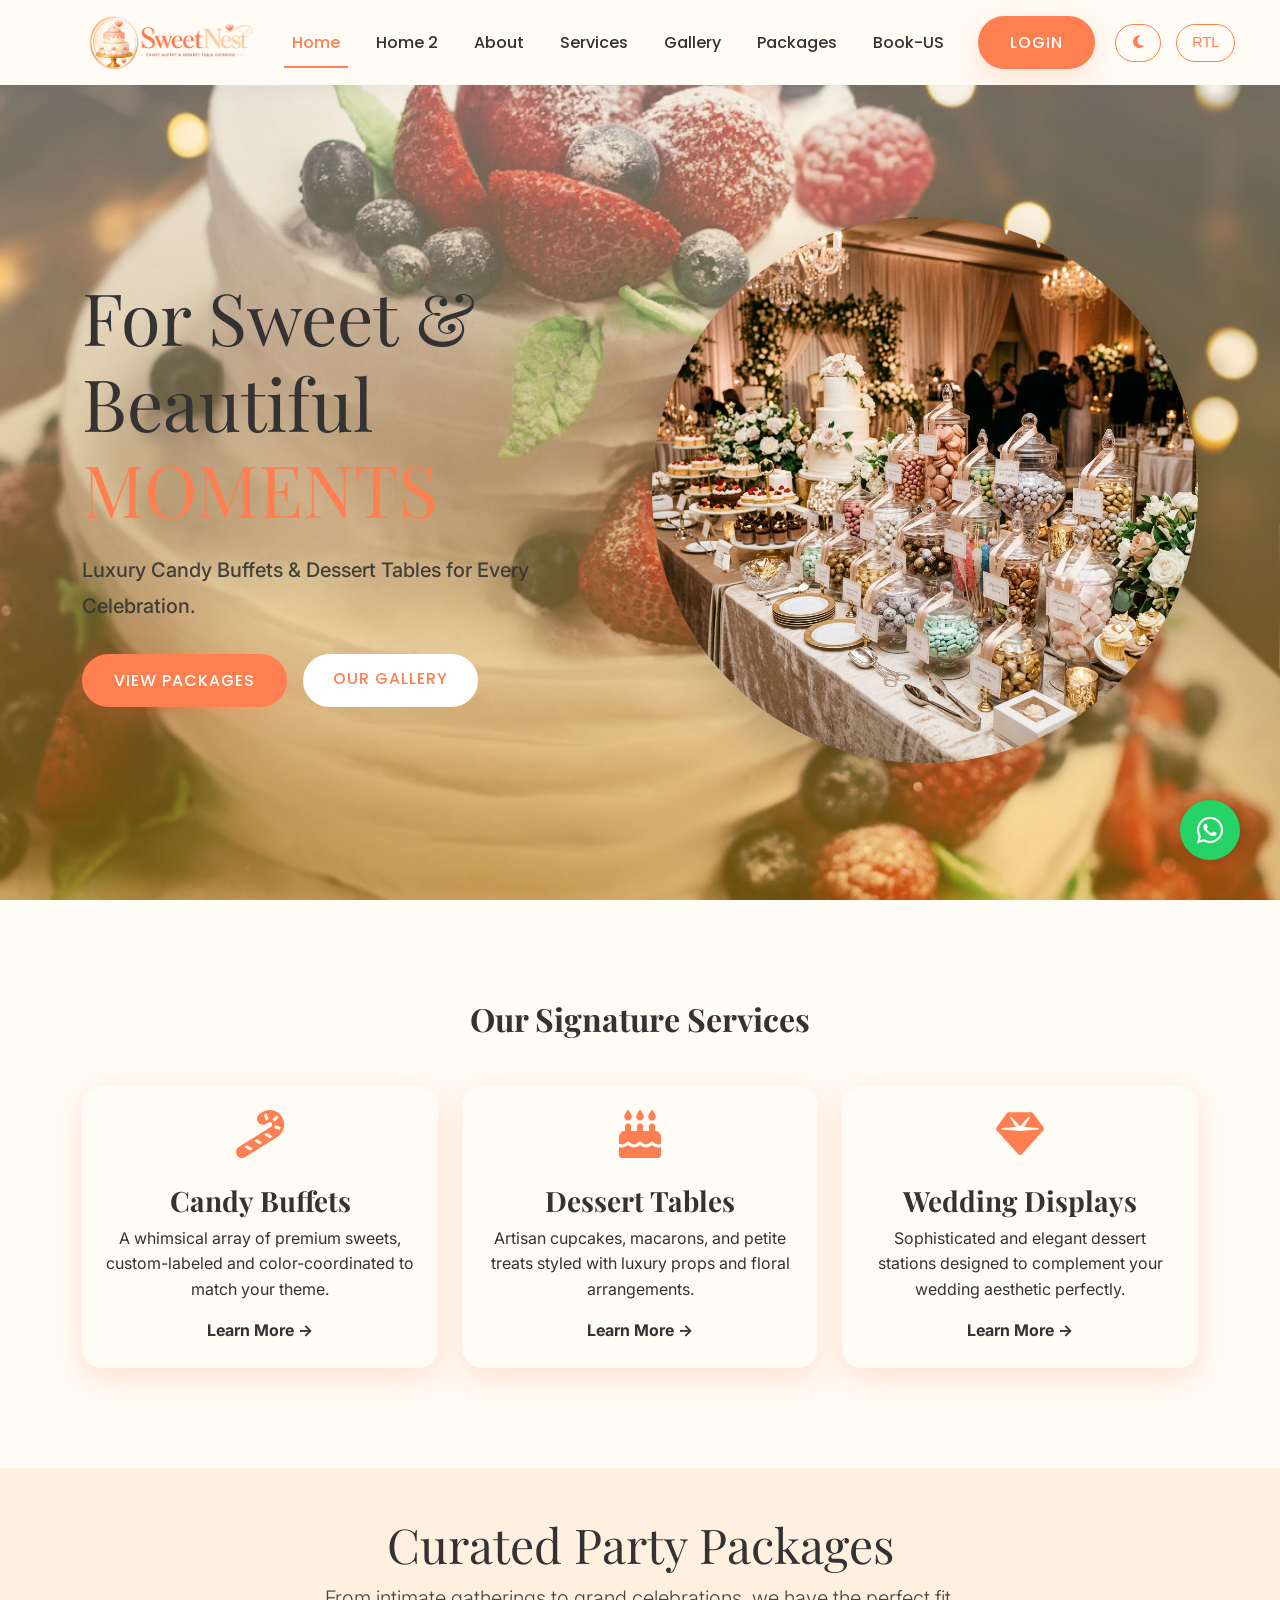
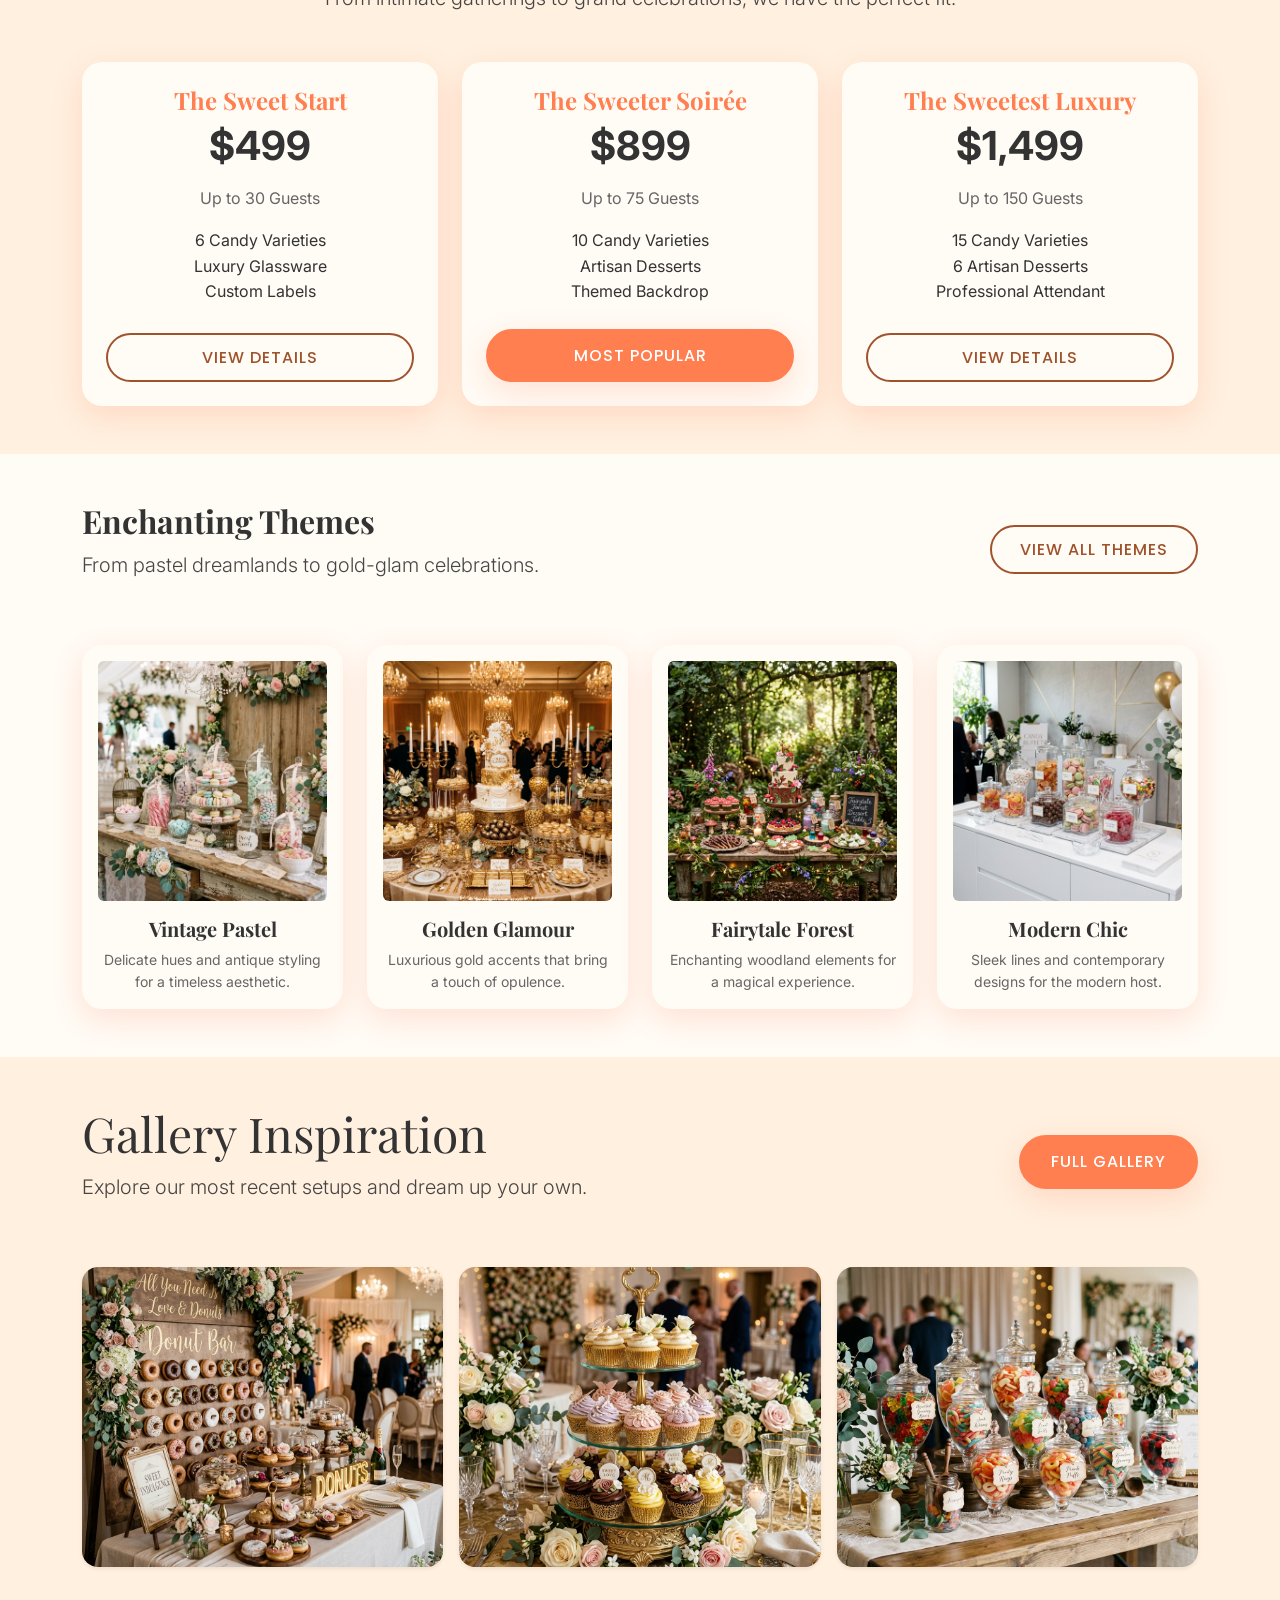
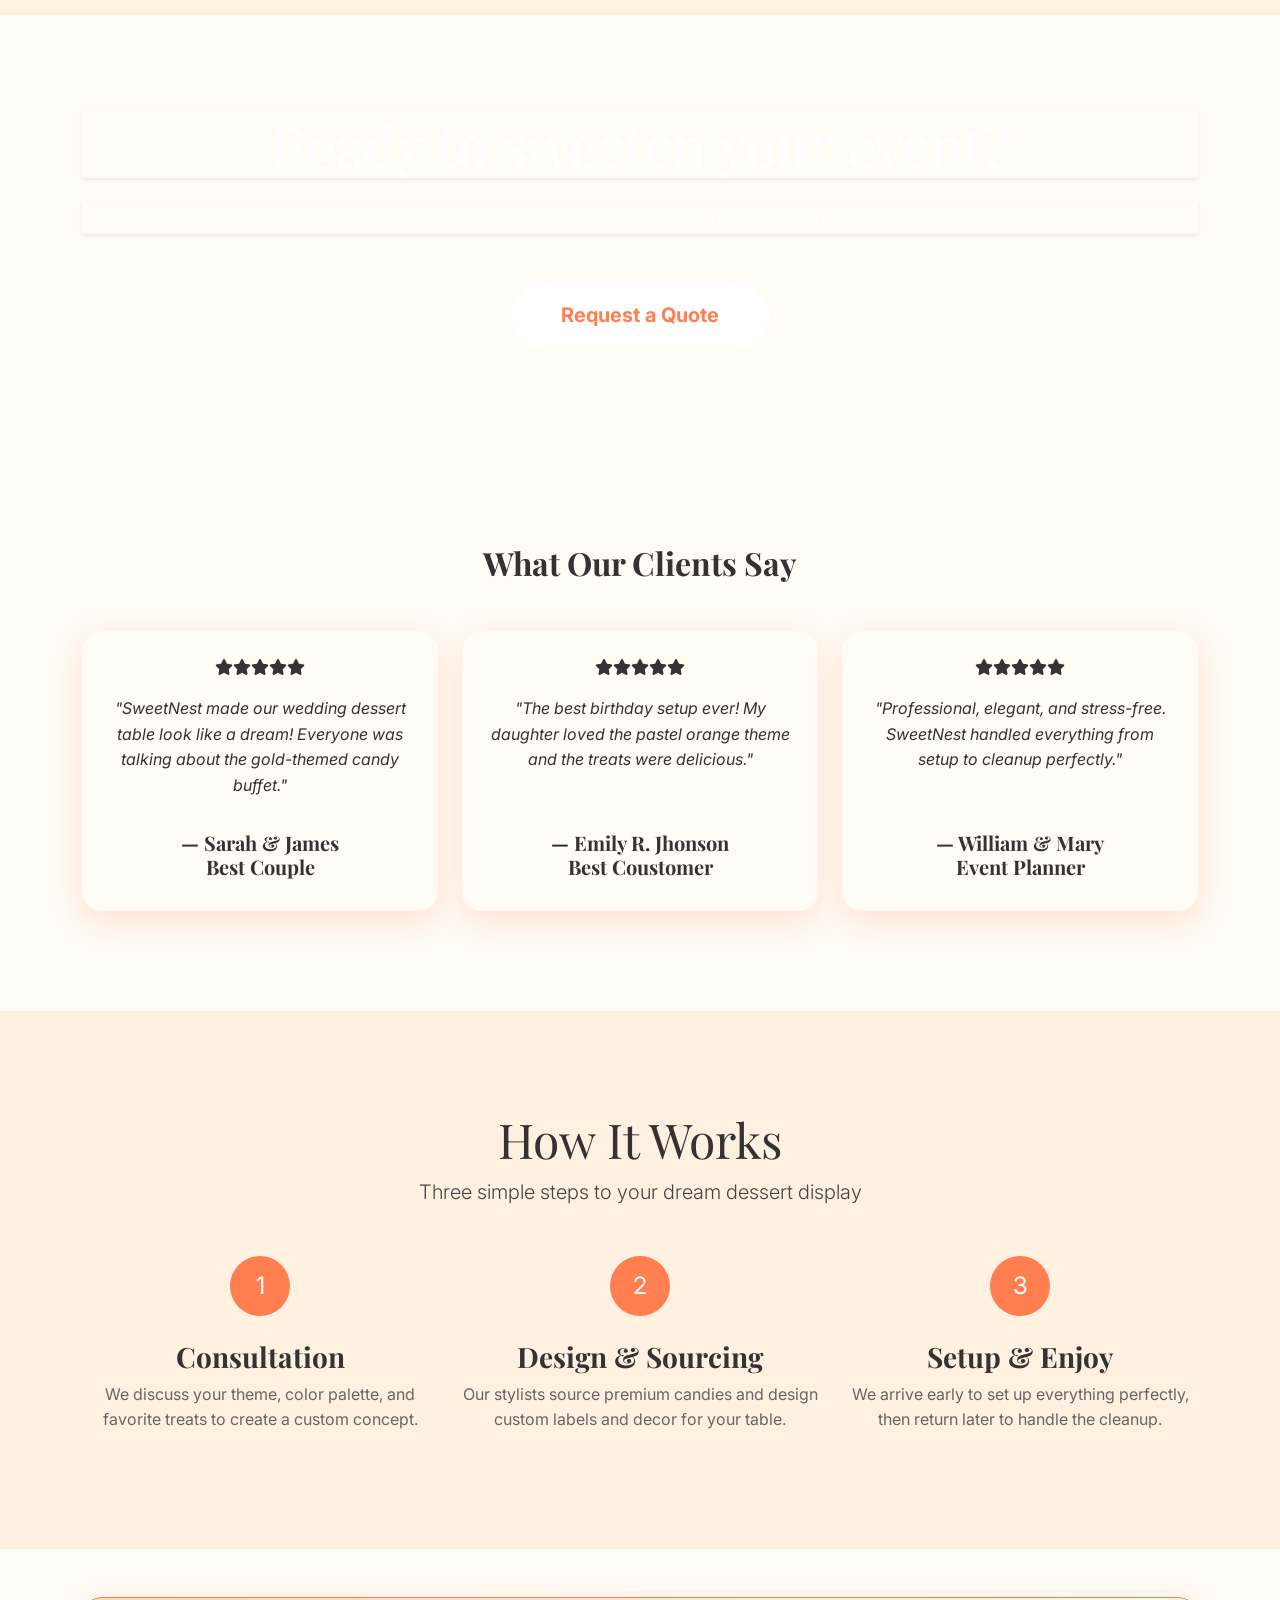
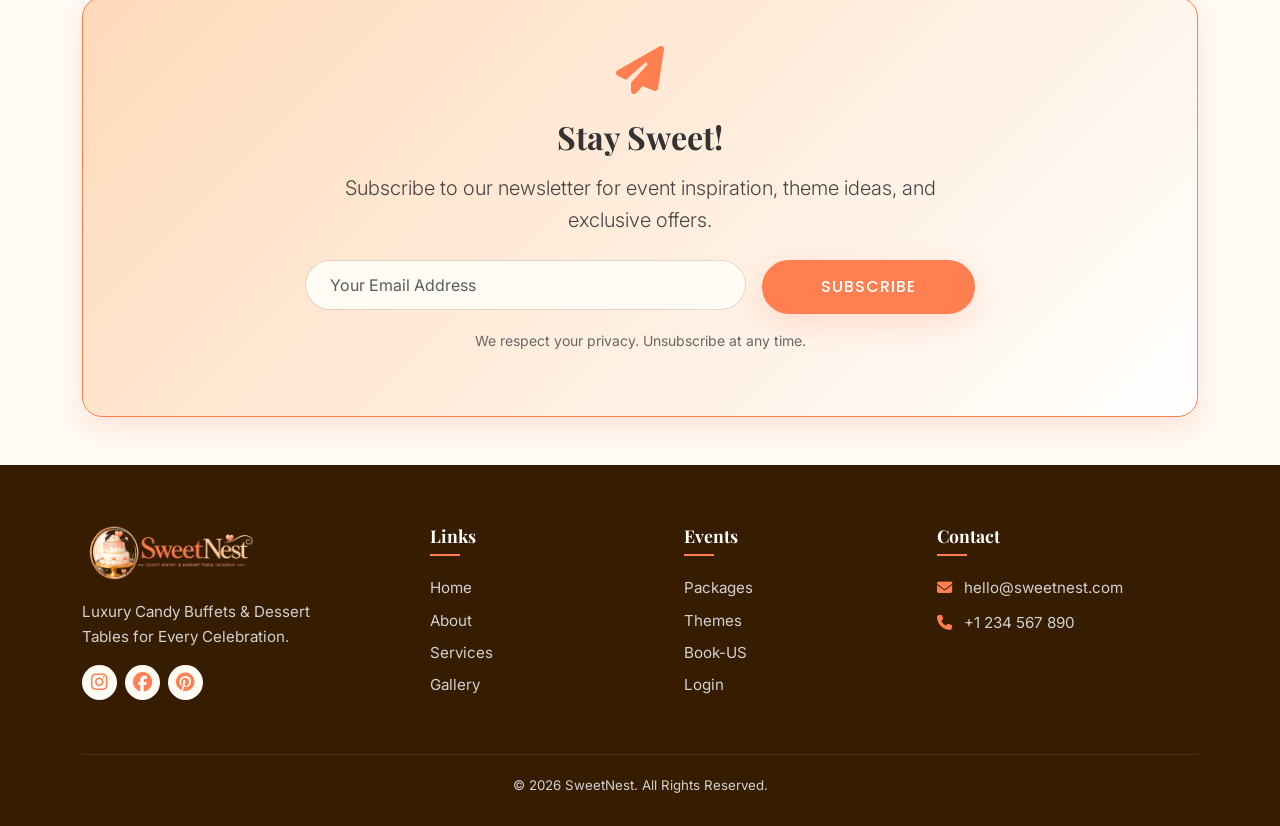
==== commit 57f37605: "intcorrectionsclinet1" ====
--- a/index.html
+++ b/index.html
@@ -62,7 +62,7 @@
     </nav>
 
     <!-- Hero Section -->
-    <header class="hero" style="height: calc(100vh - 80px);">
+    <header class="hero">
         <div class="container">
             <div class="row align-items-center">
                 <div class="col-lg-6 hero-content">
@@ -193,18 +193,21 @@
                 <div class="col-md-6 col-lg-3">
                     <div class="luxury-card h-100 p-3">
                         <div class="luxury-card-img mb-3">
-                            <img src="assets/images/theme-vintage.png" class="card-img-top rounded" alt="Vintage Pastel Theme">
+                            <img src="assets/images/theme-vintage.png" class="card-img-top rounded"
+                                alt="Vintage Pastel Theme">
                         </div>
                         <div class="card-body text-center p-0">
                             <h5 class="card-title mb-2">Vintage Pastel</h5>
-                            <p class="text-muted small mb-0">Delicate hues and antique styling for a timeless aesthetic.</p>
+                            <p class="text-muted small mb-0">Delicate hues and antique styling for a timeless aesthetic.
+                            </p>
                         </div>
                     </div>
                 </div>
                 <div class="col-md-6 col-lg-3">
                     <div class="luxury-card h-100 p-3">
                         <div class="luxury-card-img mb-3">
-                            <img src="assets/images/theme-gold.png" class="card-img-top rounded" alt="Golden Glamour Theme">
+                            <img src="assets/images/theme-gold.png" class="card-img-top rounded"
+                                alt="Golden Glamour Theme">
                         </div>
                         <div class="card-body text-center p-0">
                             <h5 class="card-title mb-2">Golden Glamour</h5>
@@ -227,11 +230,13 @@
                 <div class="col-md-6 col-lg-3">
                     <div class="luxury-card h-100 p-3">
                         <div class="luxury-card-img mb-3">
-                            <img src="assets/images/theme-modern.png" class="card-img-top rounded" alt="Modern Chic Theme">
+                            <img src="assets/images/theme-modern.png" class="card-img-top rounded"
+                                alt="Modern Chic Theme">
                         </div>
                         <div class="card-body text-center p-0">
                             <h5 class="card-title mb-2">Modern Chic</h5>
-                            <p class="text-muted small mb-0">Sleek lines and contemporary designs for the modern host.</p>
+                            <p class="text-muted small mb-0">Sleek lines and contemporary designs for the modern host.
+                            </p>
                         </div>
                     </div>
                 </div>
@@ -253,23 +258,28 @@
             </div>
             <div class="row g-3">
                 <div class="col-md-4">
-                    <img src="assets/images/donuts.png" alt="Candy Buffet Setup" class="img-fluid rounded-4 shadow-sm" style="height: 300px; object-fit: cover; width: 100%;">
-                </div>
-                <div class="col-md-4">
-                    <img src="assets/images/cupcakes.png" alt="Donuts Dessert Table" class="img-fluid rounded-4 shadow-sm" style="height: 300px; object-fit: cover; width: 100%;">
-                </div>
-                <div class="col-md-4">
-                    <img src="assets/images/gummy.png" alt="Cupcake Display" class="img-fluid rounded-4 shadow-sm" style="height: 300px; object-fit: cover; width: 100%;">
+                    <img src="assets/images/donuts.png" alt="Candy Buffet Setup" class="img-fluid rounded-4 shadow-sm"
+                        style="height: 300px; object-fit: cover; width: 100%;">
+                </div>
+                <div class="col-md-4">
+                    <img src="assets/images/cupcakes.png" alt="Donuts Dessert Table"
+                        class="img-fluid rounded-4 shadow-sm" style="height: 300px; object-fit: cover; width: 100%;">
+                </div>
+                <div class="col-md-4">
+                    <img src="assets/images/gummy.png" alt="Cupcake Display" class="img-fluid rounded-4 shadow-sm"
+                        style="height: 300px; object-fit: cover; width: 100%;">
                 </div>
             </div>
         </div>
     </section>
 
     <!-- Booking CTA -->
-    <section class="cta-section text-center py-5" style="background: linear-gradient(rgba(0, 0, 0, 0.5), rgba(0, 0, 0, 0.5)), url('assets/images/cta_bg_1.png'); background-size: cover; background-position: center; color: #FFFFFF; background-attachment: fixed;">
+    <section class="cta-section text-center py-5"
+        style="background: linear-gradient(rgba(0, 0, 0, 0.5), rgba(0, 0, 0, 0.5)), url('assets/images/cta_bg_1.png'); background-size: cover; background-position: center; color: #FFFFFF; background-attachment: fixed;">
         <div class="container py-5">
             <h2 class="display-4 text-white mb-4 shadow-sm">Ready to sweeten your event?</h2>
-            <p class="lead mb-5 shadow-sm" style="color: rgba(255, 255, 255, 0.9);">Book your date now and let us handle the
+            <p class="lead mb-5 shadow-sm" style="color: rgba(255, 255, 255, 0.9);">Book your date now and let us handle
+                the
                 magic.</p>
             <a href="contact.html" class="btn btn-light btn-lg rounded-pill px-5 py-3 fw-bold cta-btn">Request a
                 Quote</a>
@@ -388,7 +398,7 @@
     </section>
 
     <!-- Compact Footer -->
-    <footer>
+    <footer class="index-footer-dark">
         <div class="container">
             <div class="row g-4 justify-content-between">
                 <div class="col-lg-3">
--- a/assets/css/style.css
+++ b/assets/css/style.css
@@ -61,6 +61,10 @@
     color: var(--primary-orange) !important;
 }
 
+.bg-primary-orange {
+    background-color: var(--primary-orange) !important;
+}
+
 .text-muted {
     color: var(--text-muted) !important;
 }
@@ -153,6 +157,10 @@
     background-color: #2d2d2d;
     border-color: rgba(255, 255, 255, 0.1);
     color: var(--text-dark);
+}
+
+[data-theme="dark"] .form-control::placeholder {
+    color: rgba(255, 255, 255, 0.6);
 }
 
 .form-control:focus,
@@ -549,6 +557,10 @@
         /* Allow height to adjust based on content */
     }
 
+    .hero-content h1 {
+        font-size: 3.5rem;
+    }
+
     .hero-content {
         text-align: center;
         /* Center content on smaller screens */
@@ -1204,6 +1216,24 @@
     padding-bottom: 10px;
 }
 
+.index-footer-dark {
+    background-color: #361C00 !important;
+    color: #FFFFFF !important;
+}
+
+.index-footer-dark p,
+.index-footer-dark .list-unstyled a {
+    color: #D1D1D1 !important;
+}
+
+.index-footer-dark h5 {
+    color: #FFFFFF !important;
+}
+
+.index-footer-dark .footer-bottom {
+    border-top: 1px solid rgba(255, 255, 255, 0.1);
+}
+
 footer h5::after {
     content: '';
     position: absolute;
